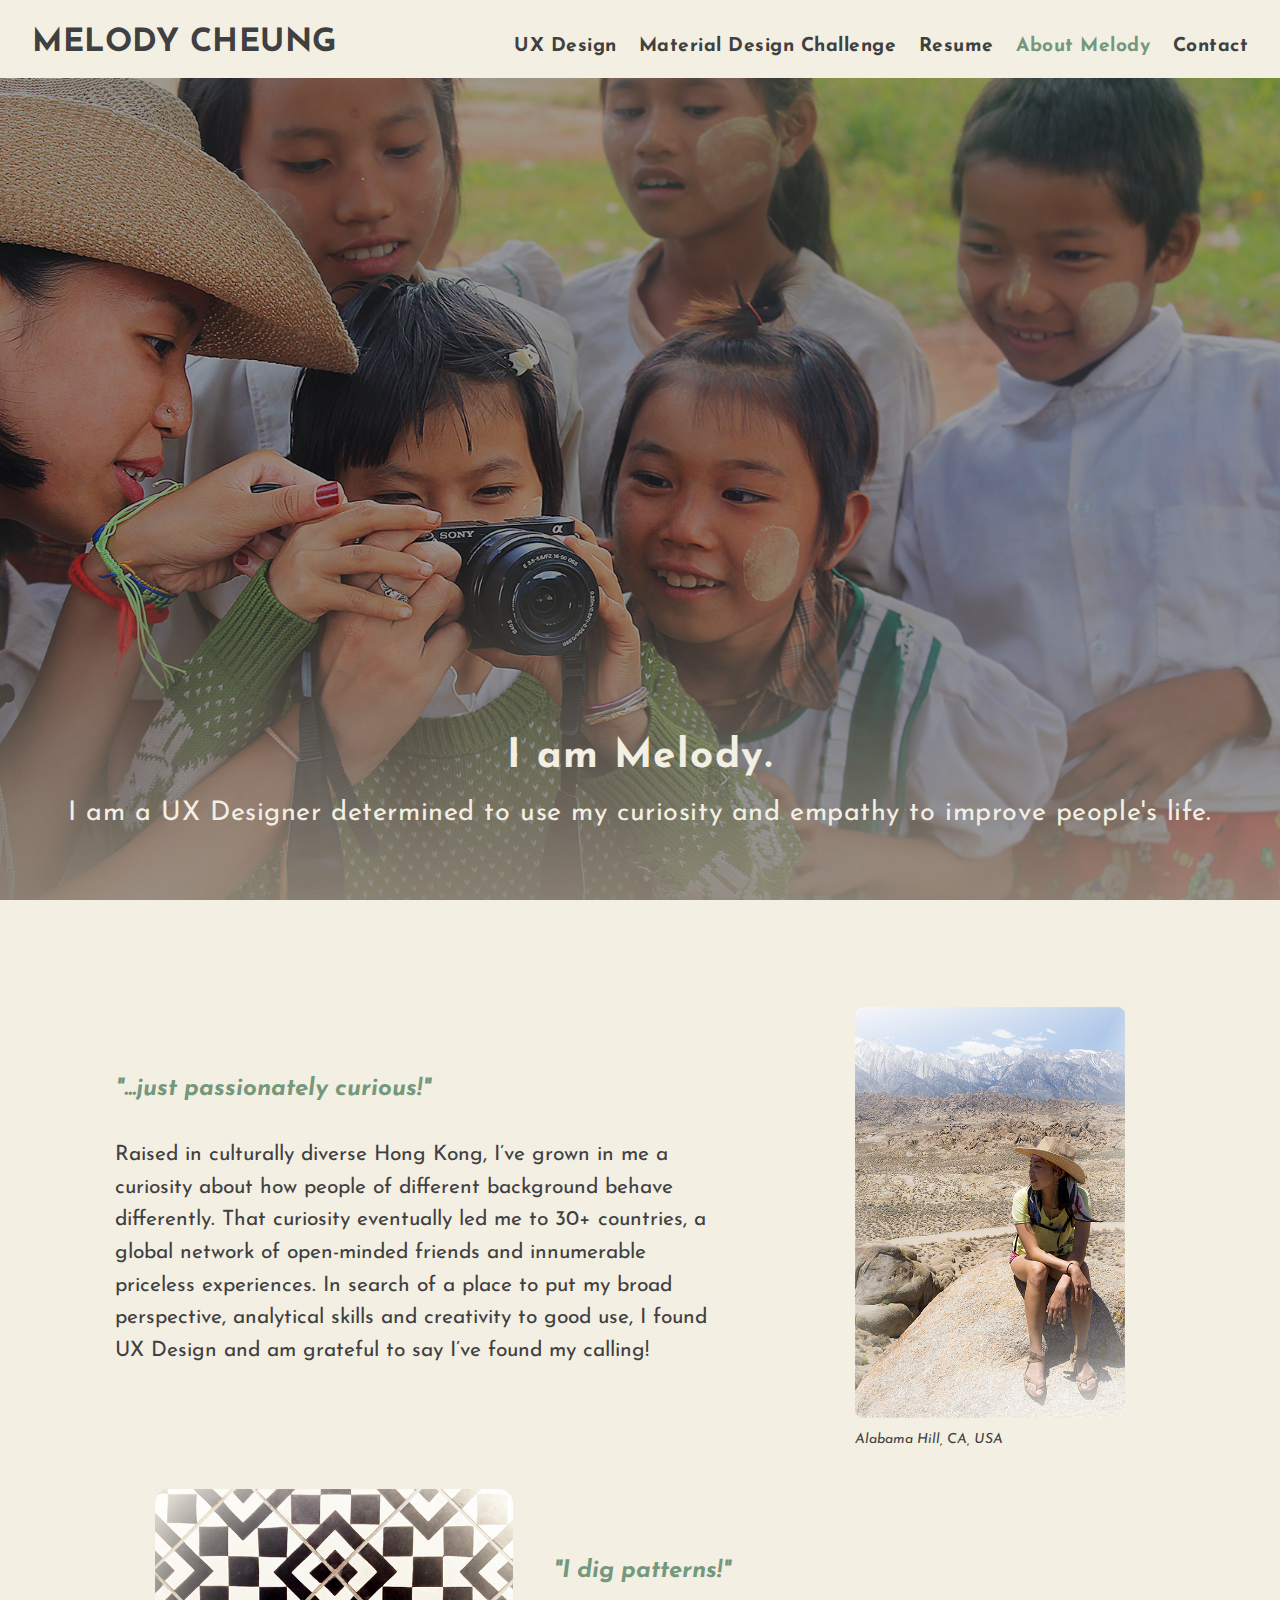
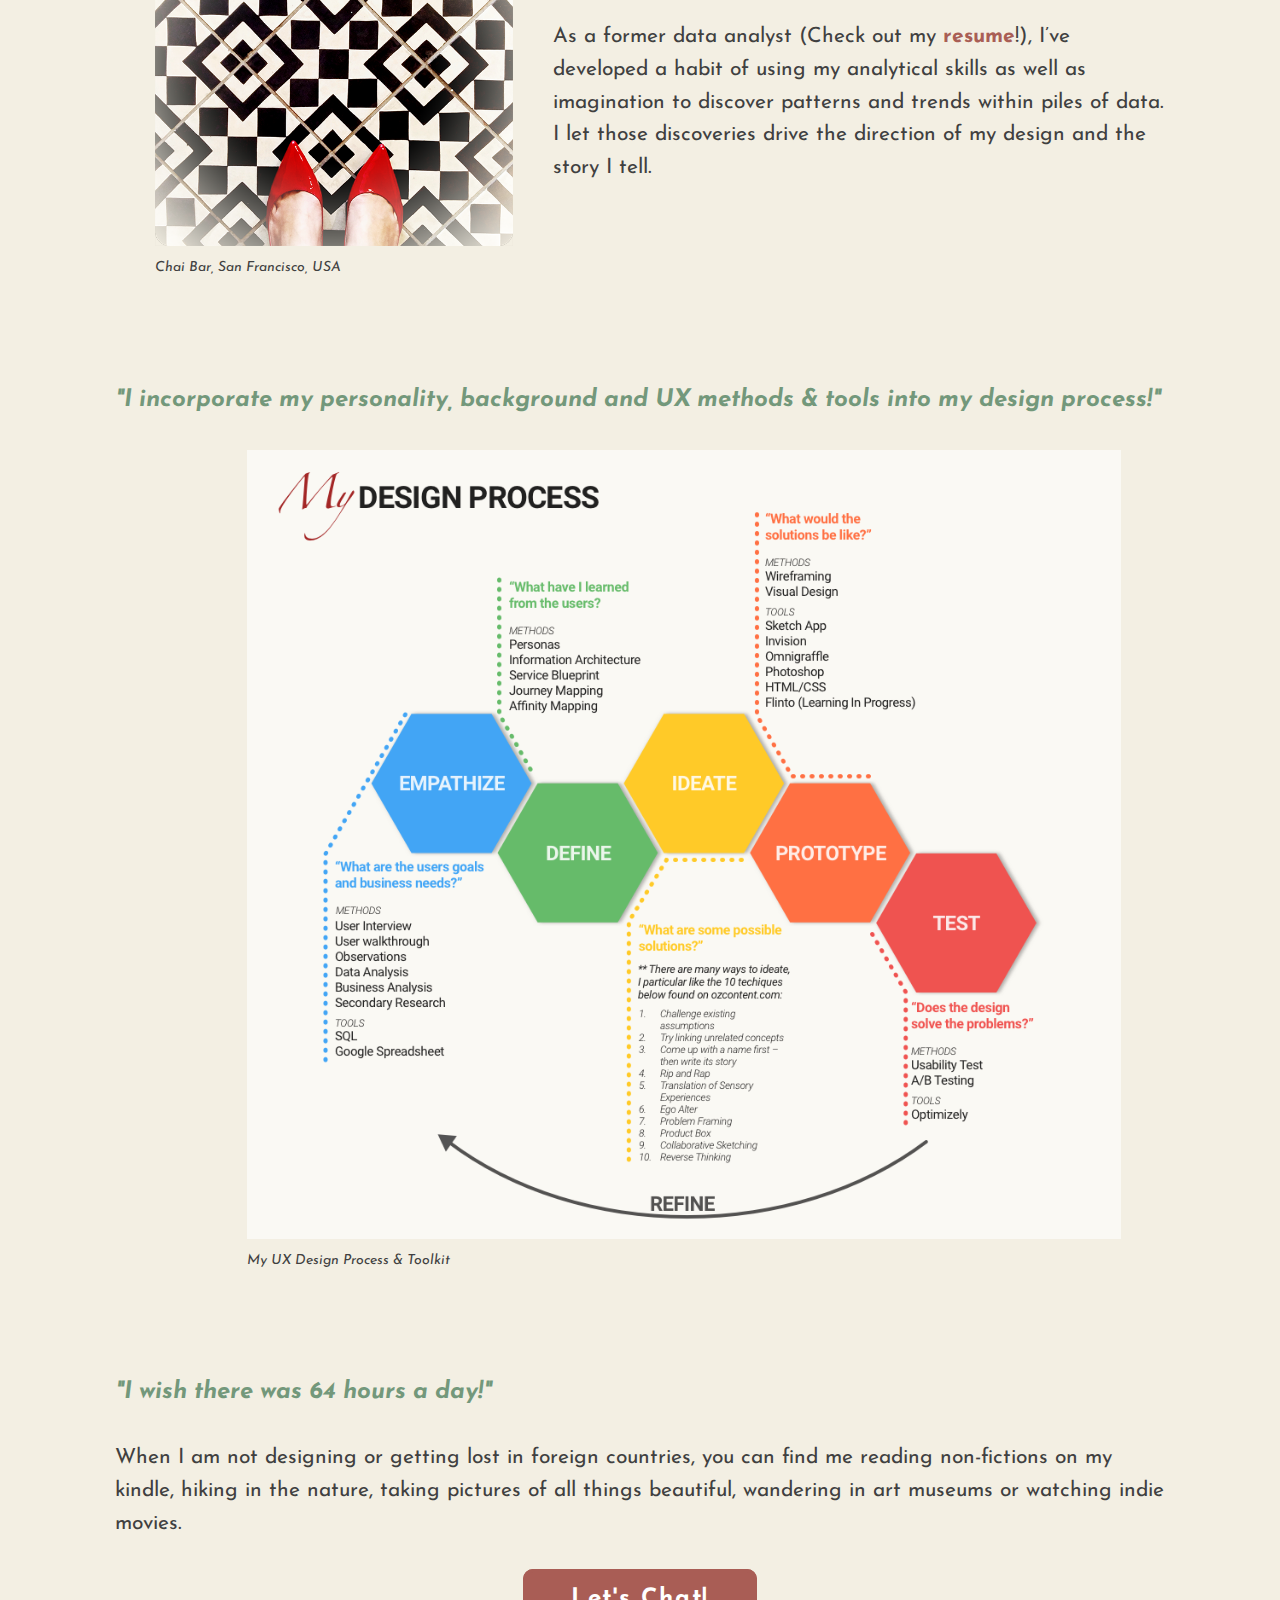
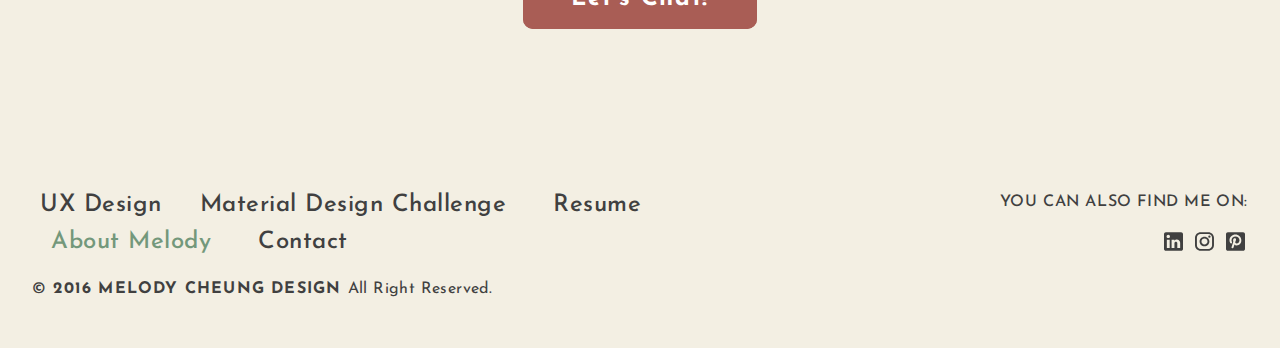
==== aboutmelody.html @ 0477b7f2 "MD" ====
<!DOCTYPE html>
<html>
  <head>
   <meta name="viewport" content="width=device-width, initial-scale=1.0, maximum-scale=1"">
    <meta charset="UTF-8">
    <title>Melody :: UX/UI Designer</title>
     <link rel="icon" href="assets/img/favicon.ico">
    <link rel="stylesheet" href="assets/css/aurora-pack.css">
    <link rel="stylesheet" href="assets/css/aurora-theme-base.css">
    <link rel="stylesheet" href="assets/css/urku.css">
    <link href="https://fonts.googleapis.com/css?family=Josefin+Sans|Rubik" rel="stylesheet">

  </head>
  <body class="top-fixed">
    <header class="ae-container-fluid ae-container-fluid--full rk-header ">
      <!-- <input type="checkbox" id="mobile-menu" class="rk-mobile-menu">
      <label for="mobile-menu">
        <svg>
          <use xlink:href="assets/img/symbols.svg#bar"></use>
        </svg>
        <svg>
          <use xlink:href="assets/img/symbols.svg#bar"></use>
        </svg>
        <svg>
          <use xlink:href="assets/img/symbols.svg#bar"></use>
        </svg>
      </label> -->
      <div class="ae-container-fluid rk-topbar">
        <h1 class="rk-logo"><a href="index.html">Melody Cheung<sup></sup></a></h1>
        <nav class="rk-navigation">
          <ul class="rk-menu ae-u-bold">
            <li class="rk-menu__item "><a href="index.html" class="rk-menu__link">UX Design</a></li>
            <li class="rk-menu__item"><a href="MaterialDesign_Challenge.html" class="rk-menu__link">Material Design Challenge</a></li>
            <li class="rk-menu__item"><a href="assets/MelodyCheung_Resume.pdf" target="_blank" class="rk-menu__link">Resume</a></li>
            <!-- <li class="rk-menu__item"><a href="photography.html" class="rk-menu__link">Photography</a></li> -->
            <li class="active rk-menu__item"><a href="aboutmelody.html" class="rk-menu__link">About Melody</a></li>

            <li class="rk-menu__item"><a href="contactmelody.html" class="rk-menu__link">Contact</a></li>
          </ul>

        </nav>
      </div>

    </header>
    <section class="ae-container-fluid ae-container-fluid--full">
      <header class="rk-portfolio-cover  aboutmelody-cover">
        <div class="item-inside__meta mc-landing-cover-text">
          <h1 class="ae-u-bolder ae-gamma rk-portfolio-title">I am Melody.</h1>
          <p class="ae-zeta rk-portfolio-category ">I am a UX Designer determined to use my curiosity and empathy to improve people's life.</p>
        </div>
      </header>
      <!-- <div class="ae-container-fluid">
        <div class="ae-grid ae-grid--collapse rk-portfolio-info ">
          <div class="ae-grid__item item-lg-8 item-sm--center au-xs-ta-center au-lg-ta-left">
            <h2 class="rk-portfolio-inner-title ">Fall Collection photo shoot</h2>
          </div>
          <div class="ae-grid__item item-lg-4 au-xs-ta-center au-lg-ta-right rk-portfolio-details">
            <p class="rk-portfolio-inner-client "><span class="ae-lambda">Client: </span><span class="ae-u-bolder">Agency Design Studio</span></p>
            <p class="au-underline rk-portfolio-inner-website "><a href="#0" class="ae-kappa">www.agencydesign.com</a></p>
            <p class="ae-kappa ae-u-bold rk-portfolio-inner-date ">12 August, 2015</p>
          </div>
        </div>
      </div> -->
      <div class="ae-container-fluid ae-container-fluid--inner rk-portfolio--inner">
        <div class="ae-grid ae-grid--collapse au-xs-ptp-1">
          <div class="ae-grid__item item-lg-7 au-lg-ptp-1">
            <h4 class="ae-u-boldest au-italic title">"...just passionately curious!"</h4>
            <p class="ae-theta">Raised in culturally diverse Hong Kong, I’ve grown in me a curiosity about how people of different background behave differently. That curiosity eventually led me to 30+ countries, a global network of open-minded friends and innumerable priceless experiences. In search of a place to put my broad perspective, analytical skills and creativity to good use, I found UX Design and am grateful to say I’ve found my calling!</p>
            <!-- <p>As a former data analyst (Check out my <a href="aboutmelody.html" class="active ae-u-bolder">resume</a>!), I’ve developed a habit of using my analytical skills as well as imagination to discover patterns and trends within piles of data. I let those discoveries drive the direction of my design and the story I tell.</p> -->
          </div>
          <div class="ae-grid__item item-lg-4 item-lg--offset-1"><figure><img src="assets/img/melody_alabamahill.png" alt="Melody in Alabama Hill"><figcaption>Alabama Hill, CA, USA</figcaption></figure></div>
        </div>

        <div class="ae-grid ae-grid--collapse">
          <div class="ae-grid__item item-lg-5"><figure><img src="assets/img/FindPatterns.png" alt="Find Patterns"><figcaption>Chai Bar, San Francisco, USA</figcaption></figure></div>
          <div class="ae-grid__item item-lg-7 au-lg-ptp-1">
            <h4 class="ae-u-boldest au-italic title">"I dig patterns!"</h4>
            <p class="ae-theta">As a former data analyst (Check out my <a href="assets/Resume_MelodyCheung_2x.pdf" target="_blank" " class="ae-u-boldest highlight-text">resume</a>!), I’ve developed a habit of using my analytical skills as well as imagination to discover patterns and trends within piles of data. I let those discoveries drive the direction of my design and the story I tell.</p>
          </div>
        </div>


       <div class="ae-grid ae-grid--collapse au-xs-ptp-1">
          <div class="ae-grid__item item-lg-12">
            <h4 class="ae-u-boldest au-italic title">"I incorporate my personality, background and UX methods & tools into my design process!"</h4>
            <div class="ae-grid__item item-lg-12 item-lg--offset-1"><a href="assets/img/design_process.png"><figure><img src="assets/img/design_process.png" alt="Melody's Design Process"><figcaption>My UX Design Process & Toolkit</figcaption></figure></a></div>
            <div></div>
          </div>
        </div>


        <div class="ae-grid ae-grid--collapse au-xs-ptp-1">
          <div class="ae-grid__item item-lg-12">
            <h4 class="ae-u-boldest au-italic title">"I wish there was 64 hours a day!"</h4>
            <p class="ae-theta">When I am not designing or getting lost in foreign countries, you can find me reading non-fictions on my kindle, hiking in the nature, taking pictures of all things beautiful, wandering in art museums or watching indie movies.</p>
          </div>
        </div>



      <div class="buttonholder"><a href="contactmelody.html" class="myButton">Let's Chat!</a></div>


    </section>


    <footer class="ae-container-fluid rk-footer ">
      <div class="ae-grid ae-grid--collapse">
        <div class="ae-grid__item item-lg-8 au-xs-ta-center au-lg-ta-left">
          <ul class=" rk-footer-menu">
            <li class="rk-menu__item"><a href="index.html" class="rk-menu__link">UX Design</a>
            <li class="rk-menu__item"><a href="MaterialDesign_Challenge.html" class="rk-menu__link">Material Design Challenge</a></li>
            <li class="rk-menu__item"><a href="assets/MelodyCheung_Resume.pdf" target="_blank" class="rk-menu__link">Resume</a></li>
            <!-- <li class="rk-menu__item"><a href="photography.html" class="rk-menu__link">Photography</a></li> -->
            <li class="active rk-menu__item"><a href="aboutmelody.html" class="rk-menu__link">About Melody</a></li>
            <li class="rk-menu__item"><a href="contactmelody.html" class="rk-menu__link">Contact</a></li>
          </ul>
          <p class="rk-footer__text rk-footer__copy "> <span class="ae-u-bold">© </span><span class="ae-u-bolder">2016 MELODY CHEUNG DESIGN </span>All Right Reserved.</p>
        </div>
        <div class="ae-grid__item item-lg-4 au-xs-ta-center au-lg-ta-right">
          <p class="rk-footer__text rk-footer__contact "> <span class="ae-u-bold">YOU CAN ALSO FIND ME ON: </span><!-- <span class="ae-u-bolder"> <a href="#0" class="rk-dark-color ">contact@urkuportfolio.com </a></span> --></p>
              <div ><a href="https://www.linkedin.com/in/melcheung" class=""><img class="smicon" src="assets/img/linkedin_icon.svg" alt="Linkedin"></a>
              <a href="https://www.instagram.com/allegretto_vivace" class=""><img class="smicon" src="assets/img/instagram_icon.svg" alt="Instagram"></a>
              <a href="https://www.pinterest.com/AllegrettoVi" class=""><img class="smicon" src="assets/img/pinterest_icon.svg" alt="Pinterest"></a>
              </div>
        </div>
      </div>
    </footer>
  </body>

</html>
---- assets/css/aurora-pack.css ----
/* * * * * * * * * * * * * * * * * * * * *\
 aurora-pack v1.0.0
 Aurora Kit in one simple pack
 (c) 2016 Lionel T <elrumordelaluz@hotmail.com> (http://elrumordelaluz.com)
 https://github.com/aurora-kit/aurora-pack.git
 Licensed under  MIT
\* * * * * * * * * * * * * * * * * * * * */
.ae-container:before,
.ae-container-fluid:before,
.ae-container:after,
.ae-container-fluid:after {
  content: " ";
  display: table;
}

.ae-container:after,
.ae-container-fluid:after {
  clear: both;
}

html {
  box-sizing: border-box;
}

*,
*:before,
*:after {
  box-sizing: inherit;
}

.ae-container {
  margin-right: auto;
  margin-left: auto;
  padding-left: .25rem;
  padding-right: .25rem;
}
@media (min-width: 40em) {
  .ae-container {
    max-width: 40rem;
  }
}
@media (min-width: 52em) {
  .ae-container {
    max-width: 48.75rem;
  }
}
@media (min-width: 64em) {
  .ae-container {
    max-width: 62rem;
  }
}
@media (min-width: 75em) {
  .ae-container {
    max-width: 72.25rem;
  }
}

.ae-container-fluid {
  margin-right: auto;
  margin-left: auto;
}
@media (min-width: 40em) {
  .ae-container-fluid {
    max-width: 88.88889em;
    width: 95vw;
  }
  .ae-container-fluid--inner {
    max-width: 68.88889em;
    width: 82vw;
  }
}
.ae-container-fluid--full {
  max-width: 100%;
  padding-left: 0;
  padding-right: 0;
  width: 100%;
}
@media (max-width: 63.99em) {
  .ae-container-fluid {
    padding-left: .25rem;
    padding-right: .25rem;
  }
}

.ae-grid {
  display: -webkit-box;
  display: -webkit-flex;
  display: -ms-flexbox;
  display:         flex;
  -webkit-flex-wrap: wrap;
      -ms-flex-wrap: wrap;
          flex-wrap: wrap;
  margin-left: -.25rem;
  margin-right: -.25rem;
}

.ae-grid__item {
  -webkit-box-flex: 0;
  -webkit-flex: 0 0 100%;
      -ms-flex: 0 0 100%;
          flex: 0 0 100%;
  min-height: 1px;
  padding-left: .25rem;
  padding-right: .25rem;
  position: relative;
}

.item-xs--auto {
  -webkit-box-flex: 1;
  -webkit-flex: 1;
      -ms-flex: 1;
          flex: 1;
}

.item-xs-1 {
  -webkit-box-flex: 0;
  -webkit-flex: 0 0 8.33333%;
      -ms-flex: 0 0 8.33333%;
          flex: 0 0 8.33333%;
  max-width: 8.33333%;
}

.item-xs-2 {
  -webkit-box-flex: 0;
  -webkit-flex: 0 0 16.66667%;
      -ms-flex: 0 0 16.66667%;
          flex: 0 0 16.66667%;
  max-width: 16.66667%;
}

.item-xs-3 {
  -webkit-box-flex: 0;
  -webkit-flex: 0 0 25%;
      -ms-flex: 0 0 25%;
          flex: 0 0 25%;
  max-width: 25%;
}

.item-xs-4 {
  -webkit-box-flex: 0;
  -webkit-flex: 0 0 33.33333%;
      -ms-flex: 0 0 33.33333%;
          flex: 0 0 33.33333%;
  max-width: 33.33333%;
}

.item-xs-5 {
  -webkit-box-flex: 0;
  -webkit-flex: 0 0 41.66667%;
      -ms-flex: 0 0 41.66667%;
          flex: 0 0 41.66667%;
  max-width: 41.66667%;
}

.item-xs-6 {
  -webkit-box-flex: 0;
  -webkit-flex: 0 0 50%;
      -ms-flex: 0 0 50%;
          flex: 0 0 50%;
  max-width: 50%;
}

.item-xs-7 {
  -webkit-box-flex: 0;
  -webkit-flex: 0 0 58.33333%;
      -ms-flex: 0 0 58.33333%;
          flex: 0 0 58.33333%;
  max-width: 58.33333%;
}

.item-xs-8 {
  -webkit-box-flex: 0;
  -webkit-flex: 0 0 66.66667%;
      -ms-flex: 0 0 66.66667%;
          flex: 0 0 66.66667%;
  max-width: 66.66667%;
}

.item-xs-9 {
  -webkit-box-flex: 0;
  -webkit-flex: 0 0 75%;
      -ms-flex: 0 0 75%;
          flex: 0 0 75%;
  max-width: 75%;
}

.item-xs-10 {
  -webkit-box-flex: 0;
  -webkit-flex: 0 0 83.33333%;
      -ms-flex: 0 0 83.33333%;
          flex: 0 0 83.33333%;
  max-width: 83.33333%;
}

.item-xs-11 {
  -webkit-box-flex: 0;
  -webkit-flex: 0 0 91.66667%;
      -ms-flex: 0 0 91.66667%;
          flex: 0 0 91.66667%;
  max-width: 91.66667%;
}

.item-xs-12 {
  -webkit-box-flex: 0;
  -webkit-flex: 0 0 100%;
      -ms-flex: 0 0 100%;
          flex: 0 0 100%;
  max-width: 100%;
}

.item-xs--pull-0 {
  left: auto;
  right: auto;
}

.item-xs--pull-1 {
  left: auto;
  right: 8.33333%;
}

.item-xs--pull-2 {
  left: auto;
  right: 16.66667%;
}

.item-xs--pull-3 {
  left: auto;
  right: 25%;
}

.item-xs--pull-4 {
  left: auto;
  right: 33.33333%;
}

.item-xs--pull-5 {
  left: auto;
  right: 41.66667%;
}

.item-xs--pull-6 {
  left: auto;
  right: 50%;
}

.item-xs--pull-7 {
  left: auto;
  right: 58.33333%;
}

.item-xs--pull-8 {
  left: auto;
  right: 66.66667%;
}

.item-xs--pull-9 {
  left: auto;
  right: 75%;
}

.item-xs--pull-10 {
  left: auto;
  right: 83.33333%;
}

.item-xs--pull-11 {
  left: auto;
  right: 91.66667%;
}

.item-xs--pull-12 {
  left: auto;
  right: 100%;
}

.item-xs--push-0 {
  left: auto;
  right: auto;
}

.item-xs--push-1 {
  left: 8.33333%;
  right: auto;
}

.item-xs--push-2 {
  left: 16.66667%;
  right: auto;
}

.item-xs--push-3 {
  left: 25%;
  right: auto;
}

.item-xs--push-4 {
  left: 33.33333%;
  right: auto;
}

.item-xs--push-5 {
  left: 41.66667%;
  right: auto;
}

.item-xs--push-6 {
  left: 50%;
  right: auto;
}

.item-xs--push-7 {
  left: 58.33333%;
  right: auto;
}

.item-xs--push-8 {
  left: 66.66667%;
  right: auto;
}

.item-xs--push-9 {
  left: 75%;
  right: auto;
}

.item-xs--push-10 {
  left: 83.33333%;
  right: auto;
}

.item-xs--push-11 {
  left: 91.66667%;
  right: auto;
}

.item-xs--push-12 {
  left: 100%;
  right: auto;
}

.item-xs--offset-0 {
  margin-left: 0;
}

.item-xs--offset-1 {
  margin-left: 8.33333%;
}

.item-xs--offset-2 {
  margin-left: 16.66667%;
}

.item-xs--offset-3 {
  margin-left: 25%;
}

.item-xs--offset-4 {
  margin-left: 33.33333%;
}

.item-xs--offset-5 {
  margin-left: 41.66667%;
}

.item-xs--offset-6 {
  margin-left: 50%;
}

.item-xs--offset-7 {
  margin-left: 58.33333%;
}

.item-xs--offset-8 {
  margin-left: 66.66667%;
}

.item-xs--offset-9 {
  margin-left: 75%;
}

.item-xs--offset-10 {
  margin-left: 83.33333%;
}

.item-xs--offset-11 {
  margin-left: 91.66667%;
}

.item-xs--offset-12 {
  margin-left: 100%;
}

.item-xs--top {
  -webkit-align-self: flex-start;
  -ms-flex-item-align: start;
          align-self: flex-start;
}

.item-xs--center {
  -webkit-align-self: center;
  -ms-flex-item-align: center;
          align-self: center;
}

.item-xs--bottom {
  -webkit-align-self: flex-end;
  -ms-flex-item-align: end;
          align-self: flex-end;
}

.items-xs--top {
  -webkit-box-align: start;
  -webkit-align-items: flex-start;
  -ms-flex-align: start;
          align-items: flex-start;
}

.items-xs--center {
  -webkit-box-align: center;
  -webkit-align-items: center;
  -ms-flex-align: center;
          align-items: center;
}

.items-xs--bottom {
  -webkit-box-align: end;
  -webkit-align-items: flex-end;
  -ms-flex-align: end;
          align-items: flex-end;
}

.item-xs--start {
  -webkit-box-ordinal-group: 0;
  -webkit-order: -1;
  -ms-flex-order: -1;
          order: -1;
}

.item-xs--end {
  -webkit-box-ordinal-group: 14;
  -webkit-order: 13;
  -ms-flex-order: 13;
          order: 13;
}

.item-xs--order-1 {
  -webkit-box-ordinal-group: 2;
  -webkit-order: 1;
  -ms-flex-order: 1;
          order: 1;
}

.item-xs--order-2 {
  -webkit-box-ordinal-group: 3;
  -webkit-order: 2;
  -ms-flex-order: 2;
          order: 2;
}

.item-xs--order-3 {
  -webkit-box-ordinal-group: 4;
  -webkit-order: 3;
  -ms-flex-order: 3;
          order: 3;
}

.item-xs--order-4 {
  -webkit-box-ordinal-group: 5;
  -webkit-order: 4;
  -ms-flex-order: 4;
          order: 4;
}

.item-xs--order-5 {
  -webkit-box-ordinal-group: 6;
  -webkit-order: 5;
  -ms-flex-order: 5;
          order: 5;
}

.item-xs--order-6 {
  -webkit-box-ordinal-group: 7;
  -webkit-order: 6;
  -ms-flex-order: 6;
          order: 6;
}

.item-xs--order-7 {
  -webkit-box-ordinal-group: 8;
  -webkit-order: 7;
  -ms-flex-order: 7;
          order: 7;
}

.item-xs--order-8 {
  -webkit-box-ordinal-group: 9;
  -webkit-order: 8;
  -ms-flex-order: 8;
          order: 8;
}

.item-xs--order-9 {
  -webkit-box-ordinal-group: 10;
  -webkit-order: 9;
  -ms-flex-order: 9;
          order: 9;
}

.item-xs--order-10 {
  -webkit-box-ordinal-group: 11;
  -webkit-order: 10;
  -ms-flex-order: 10;
          order: 10;
}

.item-xs--order-11 {
  -webkit-box-ordinal-group: 12;
  -webkit-order: 11;
  -ms-flex-order: 11;
          order: 11;
}

.item-xs--order-12 {
  -webkit-box-ordinal-group: 13;
  -webkit-order: 12;
  -ms-flex-order: 12;
          order: 12;
}

@media (min-width: 40em) {
  .item-sm--auto {
    -webkit-box-flex: 1;
    -webkit-flex: 1;
        -ms-flex: 1;
            flex: 1;
  }
  .item-sm-1 {
    -webkit-box-flex: 0;
    -webkit-flex: 0 0 8.33333%;
        -ms-flex: 0 0 8.33333%;
            flex: 0 0 8.33333%;
    max-width: 8.33333%;
  }
  .item-sm-2 {
    -webkit-box-flex: 0;
    -webkit-flex: 0 0 16.66667%;
        -ms-flex: 0 0 16.66667%;
            flex: 0 0 16.66667%;
    max-width: 16.66667%;
  }
  .item-sm-3 {
    -webkit-box-flex: 0;
    -webkit-flex: 0 0 25%;
        -ms-flex: 0 0 25%;
            flex: 0 0 25%;
    max-width: 25%;
  }
  .item-sm-4 {
    -webkit-box-flex: 0;
    -webkit-flex: 0 0 33.33333%;
        -ms-flex: 0 0 33.33333%;
            flex: 0 0 33.33333%;
    max-width: 33.33333%;
  }
  .item-sm-5 {
    -webkit-box-flex: 0;
    -webkit-flex: 0 0 41.66667%;
        -ms-flex: 0 0 41.66667%;
            flex: 0 0 41.66667%;
    max-width: 41.66667%;
  }
  .item-sm-6 {
    -webkit-box-flex: 0;
    -webkit-flex: 0 0 50%;
        -ms-flex: 0 0 50%;
            flex: 0 0 50%;
    max-width: 50%;
  }
  .item-sm-7 {
    -webkit-box-flex: 0;
    -webkit-flex: 0 0 58.33333%;
        -ms-flex: 0 0 58.33333%;
            flex: 0 0 58.33333%;
    max-width: 58.33333%;
  }
  .item-sm-8 {
    -webkit-box-flex: 0;
    -webkit-flex: 0 0 66.66667%;
        -ms-flex: 0 0 66.66667%;
            flex: 0 0 66.66667%;
    max-width: 66.66667%;
  }
  .item-sm-9 {
    -webkit-box-flex: 0;
    -webkit-flex: 0 0 75%;
        -ms-flex: 0 0 75%;
            flex: 0 0 75%;
    max-width: 75%;
  }
  .item-sm-10 {
    -webkit-box-flex: 0;
    -webkit-flex: 0 0 83.33333%;
        -ms-flex: 0 0 83.33333%;
            flex: 0 0 83.33333%;
    max-width: 83.33333%;
  }
  .item-sm-11 {
    -webkit-box-flex: 0;
    -webkit-flex: 0 0 91.66667%;
        -ms-flex: 0 0 91.66667%;
            flex: 0 0 91.66667%;
    max-width: 91.66667%;
  }
  .item-sm-12 {
    -webkit-box-flex: 0;
    -webkit-flex: 0 0 100%;
        -ms-flex: 0 0 100%;
            flex: 0 0 100%;
    max-width: 100%;
  }
  .item-sm--pull-0 {
    left: auto;
    right: auto;
  }
  .item-sm--pull-1 {
    left: auto;
    right: 8.33333%;
  }
  .item-sm--pull-2 {
    left: auto;
    right: 16.66667%;
  }
  .item-sm--pull-3 {
    left: auto;
    right: 25%;
  }
  .item-sm--pull-4 {
    left: auto;
    right: 33.33333%;
  }
  .item-sm--pull-5 {
    left: auto;
    right: 41.66667%;
  }
  .item-sm--pull-6 {
    left: auto;
    right: 50%;
  }
  .item-sm--pull-7 {
    left: auto;
    right: 58.33333%;
  }
  .item-sm--pull-8 {
    left: auto;
    right: 66.66667%;
  }
  .item-sm--pull-9 {
    left: auto;
    right: 75%;
  }
  .item-sm--pull-10 {
    left: auto;
    right: 83.33333%;
  }
  .item-sm--pull-11 {
    left: auto;
    right: 91.66667%;
  }
  .item-sm--pull-12 {
    left: auto;
    right: 100%;
  }
  .item-sm--push-0 {
    left: auto;
    right: auto;
  }
  .item-sm--push-1 {
    left: 8.33333%;
    right: auto;
  }
  .item-sm--push-2 {
    left: 16.66667%;
    right: auto;
  }
  .item-sm--push-3 {
    left: 25%;
    right: auto;
  }
  .item-sm--push-4 {
    left: 33.33333%;
    right: auto;
  }
  .item-sm--push-5 {
    left: 41.66667%;
    right: auto;
  }
  .item-sm--push-6 {
    left: 50%;
    right: auto;
  }
  .item-sm--push-7 {
    left: 58.33333%;
    right: auto;
  }
  .item-sm--push-8 {
    left: 66.66667%;
    right: auto;
  }
  .item-sm--push-9 {
    left: 75%;
    right: auto;
  }
  .item-sm--push-10 {
    left: 83.33333%;
    right: auto;
  }
  .item-sm--push-11 {
    left: 91.66667%;
    right: auto;
  }
  .item-sm--push-12 {
    left: 100%;
    right: auto;
  }
  .item-sm--offset-0 {
    margin-left: 0;
  }
  .item-sm--offset-1 {
    margin-left: 8.33333%;
  }
  .item-sm--offset-2 {
    margin-left: 16.66667%;
  }
  .item-sm--offset-3 {
    margin-left: 25%;
  }
  .item-sm--offset-4 {
    margin-left: 33.33333%;
  }
  .item-sm--offset-5 {
    margin-left: 41.66667%;
  }
  .item-sm--offset-6 {
    margin-left: 50%;
  }
  .item-sm--offset-7 {
    margin-left: 58.33333%;
  }
  .item-sm--offset-8 {
    margin-left: 66.66667%;
  }
  .item-sm--offset-9 {
    margin-left: 75%;
  }
  .item-sm--offset-10 {
    margin-left: 83.33333%;
  }
  .item-sm--offset-11 {
    margin-left: 91.66667%;
  }
  .item-sm--offset-12 {
    margin-left: 100%;
  }
  .item-sm--top {
    -webkit-align-self: flex-start;
    -ms-flex-item-align: start;
            align-self: flex-start;
  }
  .item-sm--center {
    -webkit-align-self: center;
    -ms-flex-item-align: center;
            align-self: center;
  }
  .item-sm--bottom {
    -webkit-align-self: flex-end;
    -ms-flex-item-align: end;
            align-self: flex-end;
  }
  .items-sm--top {
    -webkit-box-align: start;
    -webkit-align-items: flex-start;
    -ms-flex-align: start;
            align-items: flex-start;
  }
  .items-sm--center {
    -webkit-box-align: center;
    -webkit-align-items: center;
    -ms-flex-align: center;
            align-items: center;
  }
  .items-sm--bottom {
    -webkit-box-align: end;
    -webkit-align-items: flex-end;
    -ms-flex-align: end;
            align-items: flex-end;
  }
  .item-sm--start {
    -webkit-box-ordinal-group: 0;
    -webkit-order: -1;
    -ms-flex-order: -1;
            order: -1;
  }
  .item-sm--end {
    -webkit-box-ordinal-group: 14;
    -webkit-order: 13;
    -ms-flex-order: 13;
            order: 13;
  }
  .item-sm--order-1 {
    -webkit-box-ordinal-group: 2;
    -webkit-order: 1;
    -ms-flex-order: 1;
            order: 1;
  }
  .item-sm--order-2 {
    -webkit-box-ordinal-group: 3;
    -webkit-order: 2;
    -ms-flex-order: 2;
            order: 2;
  }
  .item-sm--order-3 {
    -webkit-box-ordinal-group: 4;
    -webkit-order: 3;
    -ms-flex-order: 3;
            order: 3;
  }
  .item-sm--order-4 {
    -webkit-box-ordinal-group: 5;
    -webkit-order: 4;
    -ms-flex-order: 4;
            order: 4;
  }
  .item-sm--order-5 {
    -webkit-box-ordinal-group: 6;
    -webkit-order: 5;
    -ms-flex-order: 5;
            order: 5;
  }
  .item-sm--order-6 {
    -webkit-box-ordinal-group: 7;
    -webkit-order: 6;
    -ms-flex-order: 6;
            order: 6;
  }
  .item-sm--order-7 {
    -webkit-box-ordinal-group: 8;
    -webkit-order: 7;
    -ms-flex-order: 7;
            order: 7;
  }
  .item-sm--order-8 {
    -webkit-box-ordinal-group: 9;
    -webkit-order: 8;
    -ms-flex-order: 8;
            order: 8;
  }
  .item-sm--order-9 {
    -webkit-box-ordinal-group: 10;
    -webkit-order: 9;
    -ms-flex-order: 9;
            order: 9;
  }
  .item-sm--order-10 {
    -webkit-box-ordinal-group: 11;
    -webkit-order: 10;
    -ms-flex-order: 10;
            order: 10;
  }
  .item-sm--order-11 {
    -webkit-box-ordinal-group: 12;
    -webkit-order: 11;
    -ms-flex-order: 11;
            order: 11;
  }
  .item-sm--order-12 {
    -webkit-box-ordinal-group: 13;
    -webkit-order: 12;
    -ms-flex-order: 12;
            order: 12;
  }
}

@media (min-width: 52em) {
  .item-md--auto {
    -webkit-box-flex: 1;
    -webkit-flex: 1;
        -ms-flex: 1;
            flex: 1;
  }
  .item-md-1 {
    -webkit-box-flex: 0;
    -webkit-flex: 0 0 8.33333%;
        -ms-flex: 0 0 8.33333%;
            flex: 0 0 8.33333%;
    max-width: 8.33333%;
  }
  .item-md-2 {
    -webkit-box-flex: 0;
    -webkit-flex: 0 0 16.66667%;
        -ms-flex: 0 0 16.66667%;
            flex: 0 0 16.66667%;
    max-width: 16.66667%;
  }
  .item-md-3 {
    -webkit-box-flex: 0;
    -webkit-flex: 0 0 25%;
        -ms-flex: 0 0 25%;
            flex: 0 0 25%;
    max-width: 25%;
  }
  .item-md-4 {
    -webkit-box-flex: 0;
    -webkit-flex: 0 0 33.33333%;
        -ms-flex: 0 0 33.33333%;
            flex: 0 0 33.33333%;
    max-width: 33.33333%;
  }
  .item-md-5 {
    -webkit-box-flex: 0;
    -webkit-flex: 0 0 41.66667%;
        -ms-flex: 0 0 41.66667%;
            flex: 0 0 41.66667%;
    max-width: 41.66667%;
  }
  .item-md-6 {
    -webkit-box-flex: 0;
    -webkit-flex: 0 0 50%;
        -ms-flex: 0 0 50%;
            flex: 0 0 50%;
    max-width: 50%;
  }
  .item-md-7 {
    -webkit-box-flex: 0;
    -webkit-flex: 0 0 58.33333%;
        -ms-flex: 0 0 58.33333%;
            flex: 0 0 58.33333%;
    max-width: 58.33333%;
  }
  .item-md-8 {
    -webkit-box-flex: 0;
    -webkit-flex: 0 0 66.66667%;
        -ms-flex: 0 0 66.66667%;
            flex: 0 0 66.66667%;
    max-width: 66.66667%;
  }
  .item-md-9 {
    -webkit-box-flex: 0;
    -webkit-flex: 0 0 75%;
        -ms-flex: 0 0 75%;
            flex: 0 0 75%;
    max-width: 75%;
  }
  .item-md-10 {
    -webkit-box-flex: 0;
    -webkit-flex: 0 0 83.33333%;
        -ms-flex: 0 0 83.33333%;
            flex: 0 0 83.33333%;
    max-width: 83.33333%;
  }
  .item-md-11 {
    -webkit-box-flex: 0;
    -webkit-flex: 0 0 91.66667%;
        -ms-flex: 0 0 91.66667%;
            flex: 0 0 91.66667%;
    max-width: 91.66667%;
  }
  .item-md-12 {
    -webkit-box-flex: 0;
    -webkit-flex: 0 0 100%;
        -ms-flex: 0 0 100%;
            flex: 0 0 100%;
    max-width: 100%;
  }
  .item-md--pull-0 {
    left: auto;
    right: auto;
  }
  .item-md--pull-1 {
    left: auto;
    right: 8.33333%;
  }
  .item-md--pull-2 {
    left: auto;
    right: 16.66667%;
  }
  .item-md--pull-3 {
    left: auto;
    right: 25%;
  }
  .item-md--pull-4 {
    left: auto;
    right: 33.33333%;
  }
  .item-md--pull-5 {
    left: auto;
    right: 41.66667%;
  }
  .item-md--pull-6 {
    left: auto;
    right: 50%;
  }
  .item-md--pull-7 {
    left: auto;
    right: 58.33333%;
  }
  .item-md--pull-8 {
    left: auto;
    right: 66.66667%;
  }
  .item-md--pull-9 {
    left: auto;
    right: 75%;
  }
  .item-md--pull-10 {
    left: auto;
    right: 83.33333%;
  }
  .item-md--pull-11 {
    left: auto;
    right: 91.66667%;
  }
  .item-md--pull-12 {
    left: auto;
    right: 100%;
  }
  .item-md--push-0 {
    left: auto;
    right: auto;
  }
  .item-md--push-1 {
    left: 8.33333%;
    right: auto;
  }
  .item-md--push-2 {
    left: 16.66667%;
    right: auto;
  }
  .item-md--push-3 {
    left: 25%;
    right: auto;
  }
  .item-md--push-4 {
    left: 33.33333%;
    right: auto;
  }
  .item-md--push-5 {
    left: 41.66667%;
    right: auto;
  }
  .item-md--push-6 {
    left: 50%;
    right: auto;
  }
  .item-md--push-7 {
    left: 58.33333%;
    right: auto;
  }
  .item-md--push-8 {
    left: 66.66667%;
    right: auto;
  }
  .item-md--push-9 {
    left: 75%;
    right: auto;
  }
  .item-md--push-10 {
    left: 83.33333%;
    right: auto;
  }
  .item-md--push-11 {
    left: 91.66667%;
    right: auto;
  }
  .item-md--push-12 {
    left: 100%;
    right: auto;
  }
  .item-md--offset-0 {
    margin-left: 0;
  }
  .item-md--offset-1 {
    margin-left: 8.33333%;
  }
  .item-md--offset-2 {
    margin-left: 16.66667%;
  }
  .item-md--offset-3 {
    margin-left: 25%;
  }
  .item-md--offset-4 {
    margin-left: 33.33333%;
  }
  .item-md--offset-5 {
    margin-left: 41.66667%;
  }
  .item-md--offset-6 {
    margin-left: 50%;
  }
  .item-md--offset-7 {
    margin-left: 58.33333%;
  }
  .item-md--offset-8 {
    margin-left: 66.66667%;
  }
  .item-md--offset-9 {
    margin-left: 75%;
  }
  .item-md--offset-10 {
    margin-left: 83.33333%;
  }
  .item-md--offset-11 {
    margin-left: 91.66667%;
  }
  .item-md--offset-12 {
    margin-left: 100%;
  }
  .item-md--top {
    -webkit-align-self: flex-start;
    -ms-flex-item-align: start;
            align-self: flex-start;
  }
  .item-md--center {
    -webkit-align-self: center;
    -ms-flex-item-align: center;
            align-self: center;
  }
  .item-md--bottom {
    -webkit-align-self: flex-end;
    -ms-flex-item-align: end;
            align-self: flex-end;
  }
  .items-md--top {
    -webkit-box-align: start;
    -webkit-align-items: flex-start;
    -ms-flex-align: start;
            align-items: flex-start;
  }
  .items-md--center {
    -webkit-box-align: center;
    -webkit-align-items: center;
    -ms-flex-align: center;
            align-items: center;
  }
  .items-md--bottom {
    -webkit-box-align: end;
    -webkit-align-items: flex-end;
    -ms-flex-align: end;
            align-items: flex-end;
  }
  .item-md--start {
    -webkit-box-ordinal-group: 0;
    -webkit-order: -1;
    -ms-flex-order: -1;
            order: -1;
  }
  .item-md--end {
    -webkit-box-ordinal-group: 14;
    -webkit-order: 13;
    -ms-flex-order: 13;
            order: 13;
  }
  .item-md--order-1 {
    -webkit-box-ordinal-group: 2;
    -webkit-order: 1;
    -ms-flex-order: 1;
            order: 1;
  }
  .item-md--order-2 {
    -webkit-box-ordinal-group: 3;
    -webkit-order: 2;
    -ms-flex-order: 2;
            order: 2;
  }
  .item-md--order-3 {
    -webkit-box-ordinal-group: 4;
    -webkit-order: 3;
    -ms-flex-order: 3;
            order: 3;
  }
  .item-md--order-4 {
    -webkit-box-ordinal-group: 5;
    -webkit-order: 4;
    -ms-flex-order: 4;
            order: 4;
  }
  .item-md--order-5 {
    -webkit-box-ordinal-group: 6;
    -webkit-order: 5;
    -ms-flex-order: 5;
            order: 5;
  }
  .item-md--order-6 {
    -webkit-box-ordinal-group: 7;
    -webkit-order: 6;
    -ms-flex-order: 6;
            order: 6;
  }
  .item-md--order-7 {
    -webkit-box-ordinal-group: 8;
    -webkit-order: 7;
    -ms-flex-order: 7;
            order: 7;
  }
  .item-md--order-8 {
    -webkit-box-ordinal-group: 9;
    -webkit-order: 8;
    -ms-flex-order: 8;
            order: 8;
  }
  .item-md--order-9 {
    -webkit-box-ordinal-group: 10;
    -webkit-order: 9;
    -ms-flex-order: 9;
            order: 9;
  }
  .item-md--order-10 {
    -webkit-box-ordinal-group: 11;
    -webkit-order: 10;
    -ms-flex-order: 10;
            order: 10;
  }
  .item-md--order-11 {
    -webkit-box-ordinal-group: 12;
    -webkit-order: 11;
    -ms-flex-order: 11;
            order: 11;
  }
  .item-md--order-12 {
    -webkit-box-ordinal-group: 13;
    -webkit-order: 12;
    -ms-flex-order: 12;
            order: 12;
  }
}

@media (min-width: 64em) {
  .item-lg--auto {
    -webkit-box-flex: 1;
    -webkit-flex: 1;
        -ms-flex: 1;
            flex: 1;
  }
  .item-lg-1 {
    -webkit-box-flex: 0;
    -webkit-flex: 0 0 8.33333%;
        -ms-flex: 0 0 8.33333%;
            flex: 0 0 8.33333%;
    max-width: 8.33333%;
  }
  .item-lg-2 {
    -webkit-box-flex: 0;
    -webkit-flex: 0 0 16.66667%;
        -ms-flex: 0 0 16.66667%;
            flex: 0 0 16.66667%;
    max-width: 16.66667%;
  }
  .item-lg-3 {
    -webkit-box-flex: 0;
    -webkit-flex: 0 0 25%;
        -ms-flex: 0 0 25%;
            flex: 0 0 25%;
    max-width: 25%;
  }
  .item-lg-4 {
    -webkit-box-flex: 0;
    -webkit-flex: 0 0 33.33333%;
        -ms-flex: 0 0 33.33333%;
            flex: 0 0 33.33333%;
    max-width: 33.33333%;
  }
  .item-lg-5 {
    -webkit-box-flex: 0;
    -webkit-flex: 0 0 41.66667%;
        -ms-flex: 0 0 41.66667%;
            flex: 0 0 41.66667%;
    max-width: 41.66667%;
  }
  .item-lg-6 {
    -webkit-box-flex: 0;
    -webkit-flex: 0 0 50%;
        -ms-flex: 0 0 50%;
            flex: 0 0 50%;
    max-width: 50%;
  }
  .item-lg-7 {
    -webkit-box-flex: 0;
    -webkit-flex: 0 0 58.33333%;
        -ms-flex: 0 0 58.33333%;
            flex: 0 0 58.33333%;
    max-width: 58.33333%;
  }
  .item-lg-8 {
    -webkit-box-flex: 0;
    -webkit-flex: 0 0 66.66667%;
        -ms-flex: 0 0 66.66667%;
            flex: 0 0 66.66667%;
    max-width: 66.66667%;
  }
  .item-lg-9 {
    -webkit-box-flex: 0;
    -webkit-flex: 0 0 75%;
        -ms-flex: 0 0 75%;
            flex: 0 0 75%;
    max-width: 75%;
  }
  .item-lg-10 {
    -webkit-box-flex: 0;
    -webkit-flex: 0 0 83.33333%;
        -ms-flex: 0 0 83.33333%;
            flex: 0 0 83.33333%;
    max-width: 83.33333%;
  }
  .item-lg-11 {
    -webkit-box-flex: 0;
    -webkit-flex: 0 0 91.66667%;
        -ms-flex: 0 0 91.66667%;
            flex: 0 0 91.66667%;
    max-width: 91.66667%;
  }
  .item-lg-12 {
    -webkit-box-flex: 0;
    -webkit-flex: 0 0 100%;
        -ms-flex: 0 0 100%;
            flex: 0 0 100%;
    max-width: 100%;
  }
  .item-lg--pull-0 {
    left: auto;
    right: auto;
  }
  .item-lg--pull-1 {
    left: auto;
    right: 8.33333%;
  }
  .item-lg--pull-2 {
    left: auto;
    right: 16.66667%;
  }
  .item-lg--pull-3 {
    left: auto;
    right: 25%;
  }
  .item-lg--pull-4 {
    left: auto;
    right: 33.33333%;
  }
  .item-lg--pull-5 {
    left: auto;
    right: 41.66667%;
  }
  .item-lg--pull-6 {
    left: auto;
    right: 50%;
  }
  .item-lg--pull-7 {
    left: auto;
    right: 58.33333%;
  }
  .item-lg--pull-8 {
    left: auto;
    right: 66.66667%;
  }
  .item-lg--pull-9 {
    left: auto;
    right: 75%;
  }
  .item-lg--pull-10 {
    left: auto;
    right: 83.33333%;
  }
  .item-lg--pull-11 {
    left: auto;
    right: 91.66667%;
  }
  .item-lg--pull-12 {
    left: auto;
    right: 100%;
  }
  .item-lg--push-0 {
    left: auto;
    right: auto;
  }
  .item-lg--push-1 {
    left: 8.33333%;
    right: auto;
  }
  .item-lg--push-2 {
    left: 16.66667%;
    right: auto;
  }
  .item-lg--push-3 {
    left: 25%;
    right: auto;
  }
  .item-lg--push-4 {
    left: 33.33333%;
    right: auto;
  }
  .item-lg--push-5 {
    left: 41.66667%;
    right: auto;
  }
  .item-lg--push-6 {
    left: 50%;
    right: auto;
  }
  .item-lg--push-7 {
    left: 58.33333%;
    right: auto;
  }
  .item-lg--push-8 {
    left: 66.66667%;
    right: auto;
  }
  .item-lg--push-9 {
    left: 75%;
    right: auto;
  }
  .item-lg--push-10 {
    left: 83.33333%;
    right: auto;
  }
  .item-lg--push-11 {
    left: 91.66667%;
    right: auto;
  }
  .item-lg--push-12 {
    left: 100%;
    right: auto;
  }
  .item-lg--offset-0 {
    margin-left: 0;
  }
  .item-lg--offset-1 {
    margin-left: 8.33333%;
  }
  .item-lg--offset-2 {
    margin-left: 16.66667%;
  }
  .item-lg--offset-3 {
    margin-left: 25%;
  }
  .item-lg--offset-4 {
    margin-left: 33.33333%;
  }
  .item-lg--offset-5 {
    margin-left: 41.66667%;
  }
  .item-lg--offset-6 {
    margin-left: 50%;
  }
  .item-lg--offset-7 {
    margin-left: 58.33333%;
  }
  .item-lg--offset-8 {
    margin-left: 66.66667%;
  }
  .item-lg--offset-9 {
    margin-left: 75%;
  }
  .item-lg--offset-10 {
    margin-left: 83.33333%;
  }
  .item-lg--offset-11 {
    margin-left: 91.66667%;
  }
  .item-lg--offset-12 {
    margin-left: 100%;
  }
  .item-lg--top {
    -webkit-align-self: flex-start;
    -ms-flex-item-align: start;
            align-self: flex-start;
  }
  .item-lg--center {
    -webkit-align-self: center;
    -ms-flex-item-align: center;
            align-self: center;
  }
  .item-lg--bottom {
    -webkit-align-self: flex-end;
    -ms-flex-item-align: end;
            align-self: flex-end;
  }
  .items-lg--top {
    -webkit-box-align: start;
    -webkit-align-items: flex-start;
    -ms-flex-align: start;
            align-items: flex-start;
  }
  .items-lg--center {
    -webkit-box-align: center;
    -webkit-align-items: center;
    -ms-flex-align: center;
            align-items: center;
  }
  .items-lg--bottom {
    -webkit-box-align: end;
    -webkit-align-items: flex-end;
    -ms-flex-align: end;
            align-items: flex-end;
  }
  .item-lg--start {
    -webkit-box-ordinal-group: 0;
    -webkit-order: -1;
    -ms-flex-order: -1;
            order: -1;
  }
  .item-lg--end {
    -webkit-box-ordinal-group: 14;
    -webkit-order: 13;
    -ms-flex-order: 13;
            order: 13;
  }
  .item-lg--order-1 {
    -webkit-box-ordinal-group: 2;
    -webkit-order: 1;
    -ms-flex-order: 1;
            order: 1;
  }
  .item-lg--order-2 {
    -webkit-box-ordinal-group: 3;
    -webkit-order: 2;
    -ms-flex-order: 2;
            order: 2;
  }
  .item-lg--order-3 {
    -webkit-box-ordinal-group: 4;
    -webkit-order: 3;
    -ms-flex-order: 3;
            order: 3;
  }
  .item-lg--order-4 {
    -webkit-box-ordinal-group: 5;
    -webkit-order: 4;
    -ms-flex-order: 4;
            order: 4;
  }
  .item-lg--order-5 {
    -webkit-box-ordinal-group: 6;
    -webkit-order: 5;
    -ms-flex-order: 5;
            order: 5;
  }
  .item-lg--order-6 {
    -webkit-box-ordinal-group: 7;
    -webkit-order: 6;
    -ms-flex-order: 6;
            order: 6;
  }
  .item-lg--order-7 {
    -webkit-box-ordinal-group: 8;
    -webkit-order: 7;
    -ms-flex-order: 7;
            order: 7;
  }
  .item-lg--order-8 {
    -webkit-box-ordinal-group: 9;
    -webkit-order: 8;
    -ms-flex-order: 8;
            order: 8;
  }
  .item-lg--order-9 {
    -webkit-box-ordinal-group: 10;
    -webkit-order: 9;
    -ms-flex-order: 9;
            order: 9;
  }
  .item-lg--order-10 {
    -webkit-box-ordinal-group: 11;
    -webkit-order: 10;
    -ms-flex-order: 10;
            order: 10;
  }
  .item-lg--order-11 {
    -webkit-box-ordinal-group: 12;
    -webkit-order: 11;
    -ms-flex-order: 11;
            order: 11;
  }
  .item-lg--order-12 {
    -webkit-box-ordinal-group: 13;
    -webkit-order: 12;
    -ms-flex-order: 12;
            order: 12;
  }
}

@media (min-width: 75em) {
  .item-xl--auto {
    -webkit-box-flex: 1;
    -webkit-flex: 1;
        -ms-flex: 1;
            flex: 1;
  }
  .item-xl-1 {
    -webkit-box-flex: 0;
    -webkit-flex: 0 0 8.33333%;
        -ms-flex: 0 0 8.33333%;
            flex: 0 0 8.33333%;
    max-width: 8.33333%;
  }
  .item-xl-2 {
    -webkit-box-flex: 0;
    -webkit-flex: 0 0 16.66667%;
        -ms-flex: 0 0 16.66667%;
            flex: 0 0 16.66667%;
    max-width: 16.66667%;
  }
  .item-xl-3 {
    -webkit-box-flex: 0;
    -webkit-flex: 0 0 25%;
        -ms-flex: 0 0 25%;
            flex: 0 0 25%;
    max-width: 25%;
  }
  .item-xl-4 {
    -webkit-box-flex: 0;
    -webkit-flex: 0 0 33.33333%;
        -ms-flex: 0 0 33.33333%;
            flex: 0 0 33.33333%;
    max-width: 33.33333%;
  }
  .item-xl-5 {
    -webkit-box-flex: 0;
    -webkit-flex: 0 0 41.66667%;
        -ms-flex: 0 0 41.66667%;
            flex: 0 0 41.66667%;
    max-width: 41.66667%;
  }
  .item-xl-6 {
    -webkit-box-flex: 0;
    -webkit-flex: 0 0 50%;
        -ms-flex: 0 0 50%;
            flex: 0 0 50%;
    max-width: 50%;
  }
  .item-xl-7 {
    -webkit-box-flex: 0;
    -webkit-flex: 0 0 58.33333%;
        -ms-flex: 0 0 58.33333%;
            flex: 0 0 58.33333%;
    max-width: 58.33333%;
  }
  .item-xl-8 {
    -webkit-box-flex: 0;
    -webkit-flex: 0 0 66.66667%;
        -ms-flex: 0 0 66.66667%;
            flex: 0 0 66.66667%;
    max-width: 66.66667%;
  }
  .item-xl-9 {
    -webkit-box-flex: 0;
    -webkit-flex: 0 0 75%;
        -ms-flex: 0 0 75%;
            flex: 0 0 75%;
    max-width: 75%;
  }
  .item-xl-10 {
    -webkit-box-flex: 0;
    -webkit-flex: 0 0 83.33333%;
        -ms-flex: 0 0 83.33333%;
            flex: 0 0 83.33333%;
    max-width: 83.33333%;
  }
  .item-xl-11 {
    -webkit-box-flex: 0;
    -webkit-flex: 0 0 91.66667%;
        -ms-flex: 0 0 91.66667%;
            flex: 0 0 91.66667%;
    max-width: 91.66667%;
  }
  .item-xl-12 {
    -webkit-box-flex: 0;
    -webkit-flex: 0 0 100%;
        -ms-flex: 0 0 100%;
            flex: 0 0 100%;
    max-width: 100%;
  }
  .item-xl--pull-0 {
    left: auto;
    right: auto;
  }
  .item-xl--pull-1 {
    left: auto;
    right: 8.33333%;
  }
  .item-xl--pull-2 {
    left: auto;
    right: 16.66667%;
  }
  .item-xl--pull-3 {
    left: auto;
    right: 25%;
  }
  .item-xl--pull-4 {
    left: auto;
    right: 33.33333%;
  }
  .item-xl--pull-5 {
    left: auto;
    right: 41.66667%;
  }
  .item-xl--pull-6 {
    left: auto;
    right: 50%;
  }
  .item-xl--pull-7 {
    left: auto;
    right: 58.33333%;
  }
  .item-xl--pull-8 {
    left: auto;
    right: 66.66667%;
  }
  .item-xl--pull-9 {
    left: auto;
    right: 75%;
  }
  .item-xl--pull-10 {
    left: auto;
    right: 83.33333%;
  }
  .item-xl--pull-11 {
    left: auto;
    right: 91.66667%;
  }
  .item-xl--pull-12 {
    left: auto;
    right: 100%;
  }
  .item-xl--push-0 {
    left: auto;
    right: auto;
  }
  .item-xl--push-1 {
    left: 8.33333%;
    right: auto;
  }
  .item-xl--push-2 {
    left: 16.66667%;
    right: auto;
  }
  .item-xl--push-3 {
    left: 25%;
    right: auto;
  }
  .item-xl--push-4 {
    left: 33.33333%;
    right: auto;
  }
  .item-xl--push-5 {
    left: 41.66667%;
    right: auto;
  }
  .item-xl--push-6 {
    left: 50%;
    right: auto;
  }
  .item-xl--push-7 {
    left: 58.33333%;
    right: auto;
  }
  .item-xl--push-8 {
    left: 66.66667%;
    right: auto;
  }
  .item-xl--push-9 {
    left: 75%;
    right: auto;
  }
  .item-xl--push-10 {
    left: 83.33333%;
    right: auto;
  }
  .item-xl--push-11 {
    left: 91.66667%;
    right: auto;
  }
  .item-xl--push-12 {
    left: 100%;
    right: auto;
  }
  .item-xl--offset-0 {
    margin-left: 0;
  }
  .item-xl--offset-1 {
    margin-left: 8.33333%;
  }
  .item-xl--offset-2 {
    margin-left: 16.66667%;
  }
  .item-xl--offset-3 {
    margin-left: 25%;
  }
  .item-xl--offset-4 {
    margin-left: 33.33333%;
  }
  .item-xl--offset-5 {
    margin-left: 41.66667%;
  }
  .item-xl--offset-6 {
    margin-left: 50%;
  }
  .item-xl--offset-7 {
    margin-left: 58.33333%;
  }
  .item-xl--offset-8 {
    margin-left: 66.66667%;
  }
  .item-xl--offset-9 {
    margin-left: 75%;
  }
  .item-xl--offset-10 {
    margin-left: 83.33333%;
  }
  .item-xl--offset-11 {
    margin-left: 91.66667%;
  }
  .item-xl--offset-12 {
    margin-left: 100%;
  }
  .item-xl--top {
    -webkit-align-self: flex-start;
    -ms-flex-item-align: start;
            align-self: flex-start;
  }
  .item-xl--center {
    -webkit-align-self: center;
    -ms-flex-item-align: center;
            align-self: center;
  }
  .item-xl--bottom {
    -webkit-align-self: flex-end;
    -ms-flex-item-align: end;
            align-self: flex-end;
  }
  .items-xl--top {
    -webkit-box-align: start;
    -webkit-align-items: flex-start;
    -ms-flex-align: start;
            align-items: flex-start;
  }
  .items-xl--center {
    -webkit-box-align: center;
    -webkit-align-items: center;
    -ms-flex-align: center;
            align-items: center;
  }
  .items-xl--bottom {
    -webkit-box-align: end;
    -webkit-align-items: flex-end;
    -ms-flex-align: end;
            align-items: flex-end;
  }
  .item-xl--start {
    -webkit-box-ordinal-group: 0;
    -webkit-order: -1;
    -ms-flex-order: -1;
            order: -1;
  }
  .item-xl--end {
    -webkit-box-ordinal-group: 14;
    -webkit-order: 13;
    -ms-flex-order: 13;
            order: 13;
  }
  .item-xl--order-1 {
    -webkit-box-ordinal-group: 2;
    -webkit-order: 1;
    -ms-flex-order: 1;
            order: 1;
  }
  .item-xl--order-2 {
    -webkit-box-ordinal-group: 3;
    -webkit-order: 2;
    -ms-flex-order: 2;
            order: 2;
  }
  .item-xl--order-3 {
    -webkit-box-ordinal-group: 4;
    -webkit-order: 3;
    -ms-flex-order: 3;
            order: 3;
  }
  .item-xl--order-4 {
    -webkit-box-ordinal-group: 5;
    -webkit-order: 4;
    -ms-flex-order: 4;
            order: 4;
  }
  .item-xl--order-5 {
    -webkit-box-ordinal-group: 6;
    -webkit-order: 5;
    -ms-flex-order: 5;
            order: 5;
  }
  .item-xl--order-6 {
    -webkit-box-ordinal-group: 7;
    -webkit-order: 6;
    -ms-flex-order: 6;
            order: 6;
  }
  .item-xl--order-7 {
    -webkit-box-ordinal-group: 8;
    -webkit-order: 7;
    -ms-flex-order: 7;
            order: 7;
  }
  .item-xl--order-8 {
    -webkit-box-ordinal-group: 9;
    -webkit-order: 8;
    -ms-flex-order: 8;
            order: 8;
  }
  .item-xl--order-9 {
    -webkit-box-ordinal-group: 10;
    -webkit-order: 9;
    -ms-flex-order: 9;
            order: 9;
  }
  .item-xl--order-10 {
    -webkit-box-ordinal-group: 11;
    -webkit-order: 10;
    -ms-flex-order: 10;
            order: 10;
  }
  .item-xl--order-11 {
    -webkit-box-ordinal-group: 12;
    -webkit-order: 11;
    -ms-flex-order: 11;
            order: 11;
  }
  .item-xl--order-12 {
    -webkit-box-ordinal-group: 13;
    -webkit-order: 12;
    -ms-flex-order: 12;
            order: 12;
  }
}

.ae-masonry {
  -webkit-column-gap: .5rem;
     -moz-column-gap: .5rem;
          column-gap: .5rem;
}

.ae-masonry__item {
  display: inline-block;
  margin: 0 0 .125rem;
  width: 100%;
}

.ae-masonry-xs-1 {
  -webkit-column-count: 1;
     -moz-column-count: 1;
          column-count: 1;
}

.ae-masonry-xs-2 {
  -webkit-column-count: 2;
     -moz-column-count: 2;
          column-count: 2;
}

.ae-masonry-xs-3 {
  -webkit-column-count: 3;
     -moz-column-count: 3;
          column-count: 3;
}

.ae-masonry-xs-4 {
  -webkit-column-count: 4;
     -moz-column-count: 4;
          column-count: 4;
}

.ae-masonry-xs-5 {
  -webkit-column-count: 5;
     -moz-column-count: 5;
          column-count: 5;
}

.ae-masonry-xs-6 {
  -webkit-column-count: 6;
     -moz-column-count: 6;
          column-count: 6;
}

.ae-masonry-xs-7 {
  -webkit-column-count: 7;
     -moz-column-count: 7;
          column-count: 7;
}

.ae-masonry-xs-8 {
  -webkit-column-count: 8;
     -moz-column-count: 8;
          column-count: 8;
}

.ae-masonry-xs-9 {
  -webkit-column-count: 9;
     -moz-column-count: 9;
          column-count: 9;
}

.ae-masonry-xs-10 {
  -webkit-column-count: 10;
     -moz-column-count: 10;
          column-count: 10;
}

.ae-masonry-xs-11 {
  -webkit-column-count: 11;
     -moz-column-count: 11;
          column-count: 11;
}

.ae-masonry-xs-12 {
  -webkit-column-count: 12;
     -moz-column-count: 12;
          column-count: 12;
}

@media (min-width: 40em) {
  .ae-masonry-sm-1 {
    -webkit-column-count: 1;
       -moz-column-count: 1;
            column-count: 1;
  }
  .ae-masonry-sm-2 {
    -webkit-column-count: 2;
       -moz-column-count: 2;
            column-count: 2;
  }
  .ae-masonry-sm-3 {
    -webkit-column-count: 3;
       -moz-column-count: 3;
            column-count: 3;
  }
  .ae-masonry-sm-4 {
    -webkit-column-count: 4;
       -moz-column-count: 4;
            column-count: 4;
  }
  .ae-masonry-sm-5 {
    -webkit-column-count: 5;
       -moz-column-count: 5;
            column-count: 5;
  }
  .ae-masonry-sm-6 {
    -webkit-column-count: 6;
       -moz-column-count: 6;
            column-count: 6;
  }
  .ae-masonry-sm-7 {
    -webkit-column-count: 7;
       -moz-column-count: 7;
            column-count: 7;
  }
  .ae-masonry-sm-8 {
    -webkit-column-count: 8;
       -moz-column-count: 8;
            column-count: 8;
  }
  .ae-masonry-sm-9 {
    -webkit-column-count: 9;
       -moz-column-count: 9;
            column-count: 9;
  }
  .ae-masonry-sm-10 {
    -webkit-column-count: 10;
       -moz-column-count: 10;
            column-count: 10;
  }
  .ae-masonry-sm-11 {
    -webkit-column-count: 11;
       -moz-column-count: 11;
            column-count: 11;
  }
  .ae-masonry-sm-12 {
    -webkit-column-count: 12;
       -moz-column-count: 12;
            column-count: 12;
  }
}

@media (min-width: 52em) {
  .ae-masonry-md-1 {
    -webkit-column-count: 1;
       -moz-column-count: 1;
            column-count: 1;
  }
  .ae-masonry-md-2 {
    -webkit-column-count: 2;
       -moz-column-count: 2;
            column-count: 2;
  }
  .ae-masonry-md-3 {
    -webkit-column-count: 3;
       -moz-column-count: 3;
            column-count: 3;
  }
  .ae-masonry-md-4 {
    -webkit-column-count: 4;
       -moz-column-count: 4;
            column-count: 4;
  }
  .ae-masonry-md-5 {
    -webkit-column-count: 5;
       -moz-column-count: 5;
            column-count: 5;
  }
  .ae-masonry-md-6 {
    -webkit-column-count: 6;
       -moz-column-count: 6;
            column-count: 6;
  }
  .ae-masonry-md-7 {
    -webkit-column-count: 7;
       -moz-column-count: 7;
            column-count: 7;
  }
  .ae-masonry-md-8 {
    -webkit-column-count: 8;
       -moz-column-count: 8;
            column-count: 8;
  }
  .ae-masonry-md-9 {
    -webkit-column-count: 9;
       -moz-column-count: 9;
            column-count: 9;
  }
  .ae-masonry-md-10 {
    -webkit-column-count: 10;
       -moz-column-count: 10;
            column-count: 10;
  }
  .ae-masonry-md-11 {
    -webkit-column-count: 11;
       -moz-column-count: 11;
            column-count: 11;
  }
  .ae-masonry-md-12 {
    -webkit-column-count: 12;
       -moz-column-count: 12;
            column-count: 12;
  }
}

@media (min-width: 64em) {
  .ae-masonry-lg-1 {
    -webkit-column-count: 1;
       -moz-column-count: 1;
            column-count: 1;
  }
  .ae-masonry-lg-2 {
    -webkit-column-count: 2;
       -moz-column-count: 2;
            column-count: 2;
  }
  .ae-masonry-lg-3 {
    -webkit-column-count: 3;
       -moz-column-count: 3;
            column-count: 3;
  }
  .ae-masonry-lg-4 {
    -webkit-column-count: 4;
       -moz-column-count: 4;
            column-count: 4;
  }
  .ae-masonry-lg-5 {
    -webkit-column-count: 5;
       -moz-column-count: 5;
            column-count: 5;
  }
  .ae-masonry-lg-6 {
    -webkit-column-count: 6;
       -moz-column-count: 6;
            column-count: 6;
  }
  .ae-masonry-lg-7 {
    -webkit-column-count: 7;
       -moz-column-count: 7;
            column-count: 7;
  }
  .ae-masonry-lg-8 {
    -webkit-column-count: 8;
       -moz-column-count: 8;
            column-count: 8;
  }
  .ae-masonry-lg-9 {
    -webkit-column-count: 9;
       -moz-column-count: 9;
            column-count: 9;
  }
  .ae-masonry-lg-10 {
    -webkit-column-count: 10;
       -moz-column-count: 10;
            column-count: 10;
  }
  .ae-masonry-lg-11 {
    -webkit-column-count: 11;
       -moz-column-count: 11;
            column-count: 11;
  }
  .ae-masonry-lg-12 {
    -webkit-column-count: 12;
       -moz-column-count: 12;
            column-count: 12;
  }
}

@media (min-width: 75em) {
  .ae-masonry-xl-1 {
    -webkit-column-count: 1;
       -moz-column-count: 1;
            column-count: 1;
  }
  .ae-masonry-xl-2 {
    -webkit-column-count: 2;
       -moz-column-count: 2;
            column-count: 2;
  }
  .ae-masonry-xl-3 {
    -webkit-column-count: 3;
       -moz-column-count: 3;
            column-count: 3;
  }
  .ae-masonry-xl-4 {
    -webkit-column-count: 4;
       -moz-column-count: 4;
            column-count: 4;
  }
  .ae-masonry-xl-5 {
    -webkit-column-count: 5;
       -moz-column-count: 5;
            column-count: 5;
  }
  .ae-masonry-xl-6 {
    -webkit-column-count: 6;
       -moz-column-count: 6;
            column-count: 6;
  }
  .ae-masonry-xl-7 {
    -webkit-column-count: 7;
       -moz-column-count: 7;
            column-count: 7;
  }
  .ae-masonry-xl-8 {
    -webkit-column-count: 8;
       -moz-column-count: 8;
            column-count: 8;
  }
  .ae-masonry-xl-9 {
    -webkit-column-count: 9;
       -moz-column-count: 9;
            column-count: 9;
  }
  .ae-masonry-xl-10 {
    -webkit-column-count: 10;
       -moz-column-count: 10;
            column-count: 10;
  }
  .ae-masonry-xl-11 {
    -webkit-column-count: 11;
       -moz-column-count: 11;
            column-count: 11;
  }
  .ae-masonry-xl-12 {
    -webkit-column-count: 12;
       -moz-column-count: 12;
            column-count: 12;
  }
}

.ae-grid--collapse {
  margin-left: 0;
  margin-right: 0;
}
.ae-grid--collapse > .ae-grid__item {
  padding-left: 0;
  padding-right: 0;
}

.ae-grid--deepcollapse,
.ae-grid--deepcollapse .ae-grid {
  margin-left: 0;
  margin-right: 0;
}

.ae-grid--deepcollapse .ae-grid__item {
  padding-left: 0;
  padding-right: 0;
}

.ae-grid__item--collapse {
  padding-left: 0;
  padding-right: 0;
}

.ae-grid--reverse {
  -webkit-box-orient: horizontal;
  -webkit-box-direction: reverse;
  -webkit-flex-direction: row-reverse;
      -ms-flex-direction: row-reverse;
          flex-direction: row-reverse;
}

.ae-grid--column {
  -webkit-box-orient: vertical;
  -webkit-box-direction: normal;
  -webkit-flex-direction: column;
      -ms-flex-direction: column;
          flex-direction: column;
}

.ae-grid--column-reverse {
  -webkit-box-orient: vertical;
  -webkit-box-direction: reverse;
  -webkit-flex-direction: column-reverse;
      -ms-flex-direction: column-reverse;
          flex-direction: column-reverse;
}

.ae-grid--column,
.ae-grid--column-reverse {
  margin-bottom: -.25rem;
  margin-top: -.25rem;
}

.ae-grid--column > .ae-grid__item,
.ae-grid--column-reverse > .ae-grid__item {
  -webkit-box-flex: 0;
  -webkit-flex: none;
      -ms-flex: none;
          flex: none;
  padding-bottom: .25rem;
  padding-top: .25rem;
}

.ae-grid--equal-height .ae-grid__item,
.ae-grid--deep-equal-height .ae-grid__item {
  display: -webkit-box;
  display: -webkit-flex;
  display: -ms-flexbox;
  display:         flex;
}

.ae-grid--equal-height .ae-grid,
.ae-grid--deep-equal-height .ae-grid {
  -webkit-box-flex: 1;
  -webkit-flex: 1;
      -ms-flex: 1;
          flex: 1;
}

.ae-grid--deep-equal-height .ae-grid__item {
  -webkit-box-flex: 1;
  -webkit-flex: 1;
      -ms-flex: 1;
          flex: 1;
}

body {
  background-color: #f3efe3;
  color: #404040;
  font-family: 'Josefin Sans', Helvetica, Arial, sans-serif;
  font-size: 1.2rem;
  line-height: 1.5;
}

h1,
h2,
h3,
h4,
h5,
h6 {
  font-family: inherit;
  font-weight: 500;
  line-height: 1.2;
  margin: 0 0 .75rem;
}

p {
  margin-bottom: 1.125rem;
  margin-top: 0;
}

h1 {
  font-size: 2.95312rem;
}

h2 {
  font-size: 2.25rem;
}

h3 {
  font-size: 1.96875rem;
}

h4 {
  font-size: 1.5rem;
}

h5 {
  font-size: 1.3125rem;
}

h6 {
  font-size: 1.125rem;
}

a {
  color: #1d8acb;
  text-decoration: none;
}
a:hover {
  text-decoration: underline;
  color: #627862;
}

em {
  color: #fd6d5e;
}

b,
strong {
  font-weight: 700;
}

hr {
  border: 0;
  border-top: 1px solid #e7e7e7;
  margin: 1rem 0;
}

small {
  font-size: 80%;
}

mark,
ins {
  background-color: #ffa;
  padding: .1em .2em;
}

q {
  font-style: italic;
}

abbr[title] {
  border-bottom: 1px dotted;
}

dfn {
  font-style: italic;
}

blockquote {
  border-left: 5px solid #e7e7e7;
  padding-left: .75rem;
}

code,
kbd,
pre,
samp {
  font-family: Menlo, Monaco, Consolas, "Courier New", monospace;
}

code {
  color: #d05;
  font-size: 75%;
  padding: .2rem .4rem;
  background-color: #fafafa;
}

pre {
  background-color: #fafafa;
  font-size: 75%;
  margin-top: 0;
  margin-bottom: 1rem;
  overflow: auto;
  padding: .75rem 1rem;
}
pre code {
  background-color: transparent;
  color: inherit;
  font-size: inherit;
  padding: 0;
}

.ae-alfa {
  font-size: 3.375rem;
}

.ae-beta {
  font-size: 2.95312rem;
}

.ae-gamma {
  font-size: 2.53125rem;
}

.ae-delta {
  font-size: 2.25rem;
}

.ae-epsilon {
  font-size: 1.96875rem;
}

.ae-zeta {
  font-size: 1.6875rem;
}

.ae-eta {
  font-size: 1.5rem;
}

.ae-theta {
  font-size: 1.3125rem;
}

.ae-iota {
  font-size: 1.125rem;
}

.ae-kappa {
  font-size: 1rem;
}

.ae-lambda {
  font-size: .875rem;
}

.ae-mi {
  font-size: .75rem;
}

.ae-ni {
  font-size: .66667rem;
}

.ae-u-regular {
  font-weight: 400;
}

.ae-u-bold {
  font-weight: 500;
}

.ae-u-bolder {
  font-weight: 700;
}

.ae-u-boldest {
  font-weight: 900;
}

.ae-u-light {
  font-weight: 200;
}

img {
  border: 0;
  height: auto;
  max-width: 100%;
}

table {
  border-collapse: collapse;
  border-spacing: 0;
  max-width: 100%;
  width: 100%;
}

th {
  text-align: left;
  vertical-align: bottom;
}

th,
td {
  line-height: inherit;
  padding: .25rem 1rem;
}

td {
  vertical-align: top;
}
tfoot td {
  font-style: italic;
}

caption {
  color: #e7e7e7;
  font-size: 1rem;
  text-align: left;
}

input,
select,
optgroup,
textarea,
fieldset {
  color: inherit;
  font: inherit;
  font-size: 1rem;
  margin: 0;
}
input:disabled,
select:disabled,
optgroup:disabled,
textarea:disabled,
fieldset:disabled {
  opacity: .65;
  pointer-events: none;
}

input[type="text"],
input[type="date"],
input[type="datetime"],
input[type="datetime-local"],
input[type="email"],
input[type="month"],
input[type="number"],
input[type="password"],
input[type="search"],
input[type="tel"],
input[type="time"],
input[type="url"],
input[type="week"] {
  border: .0625rem solid #e7e7e7;
  line-height: 1.5;
  padding: .325rem .75rem;
  vertical-align: middle;
}

label {
  padding-bottom: .325rem;
  padding-top: .325rem;
}

select {
  border-radius: 0;
  height: 2.275rem;
  text-transform: none;
  vertical-align: middle;
}
select[multiple],
select[size] {
  border: .0625rem solid #e7e7e7;
  height: auto;
  padding: .325rem .75rem;
}

fieldset {
  border: .0625rem solid #e7e7e7;
  margin: 0 2px;
  padding: .35em .625em .75em;
}

legend {
  border: 0;
  padding: 0;
}

textarea {
  border: .0625rem solid #e7e7e7;
  overflow: auto;
  padding: .325rem .75rem;
  vertical-align: top;
}

.ae-table {
  margin-bottom: .75rem;
}
.ae-table td,
.ae-table th {
  border-bottom-color: #e7e7e7;
  border-bottom-style: solid;
}
.ae-table td {
  border-bottom-width: 1px;
}
.ae-table th {
  border-bottom-width: 2px;
}
.ae-table tfoot td {
  color: #858585;
}

.ae-table--strips tbody tr:nth-of-type(odd) {
  background-color: #fafafa;
}

.ae-table--hover tbody tr {
  -webkit-transition: background-color 250ms;
          transition: background-color 250ms;
}

.ae-table--hover tbody tr:hover {
  background-color: #fafafa;
}

.ae-table--hover.ae-table--strips tbody tr:hover {
  background-color: #ededed;
}

.ae-table--borders {
  border: 1px solid #e7e7e7;
  border-bottom: 0;
}
.ae-table--borders td,
.ae-table--borders th {
  border-right: 1px solid #e7e7e7;
}
.ae-table--borders td:last-child,
.ae-table--borders th:last-child {
  border-right: 0;
}

@media (max-width: 39.99em) {
  .ae-table--responsive.ae-table--borders td {
    border-right: 0;
  }
  .ae-table--responsive td {
    display: block;
  }
  .ae-table--responsive td:before {
    content: attr(data-th) " ";
    display: block;
    font-weight: 500;
  }
  .ae-table--responsive th {
    display: none;
  }
}

.ae-list {
  list-style: none;
  padding-left: 0;
}
.ae-list ul,
.ae-list ol {
  list-style: none;
  padding-left: 1rem;
}

.ae-list--lines li,
.ae-list--strips li {
  padding: .275rem .35rem;
}

.ae-list--lines li:nth-child(n+2) {
  border-top: 1px solid #e7e7e7;
}

.ae-list--strips li {
  border-bottom: 1px solid #e7e7e7;
}

.ae-list--strips li:first-child {
  border-top: 1px solid #e7e7e7;
}

.ae-list--strips li:nth-of-type(odd) {
  background-color: #fafafa;
}

.ae-form--full input:not([type="checkbox"]):not([type="radio"]),
.ae-form--full select,
.ae-form--full textarea,
.ae-form--full fieldset {
  display: block;
  margin-bottom: .5rem;
  width: 100%;
}

.ae-form--full label input {
  display: inline-block;
}

.ae-form--sm input,
.ae-form--sm select,
.ae-form--sm optgroup,
.ae-form--sm textarea,
.ae-form--sm fieldset,
.ae-form--sm label {
  font-size: .75rem;
}

.ae-form--sm select {
  height: 1.9rem;
}

.ae-form--lg input,
.ae-form--lg select,
.ae-form--lg optgroup,
.ae-form--lg textarea,
.ae-form--lg fieldset,
.ae-form--lg label {
  font-size: 1.25rem;
}

.ae-form--lg select {
  height: 2.65rem;
}

.ae-input--sm {
  font-size: .75rem;
}

select.ae-input--sm {
  height: 1.9rem;
}

.ae-input--lg {
  font-size: 1.25rem;
}

select.ae-input--lg {
  height: 2.65rem;
}

.au-inline {
  display: inline;
}

.au-inline-block {
  display: inline-block;
}

.au-block {
  display: block;
}

.au-table {
  display: table;
}

.au-table-cell {
  display: table-cell;
}

.au-flex {
  display: -webkit-box;
  display: -webkit-flex;
  display: -ms-flexbox;
  display:         flex;
}

.au-inline-flex {
  display: -webkit-inline-box;
  display: -webkit-inline-flex;
  display: -ms-inline-flexbox;
  display:         inline-flex;
}

.au-none {
  display: none;
}

.au-xs-inline {
  display: inline;
}

.au-xs-inline-block {
  display: inline-block;
}

.au-xs-block {
  display: block;
}

.au-xs-table {
  display: table;
}

.au-xs-table-cell {
  display: table-cell;
}

.au-xs-flex {
  display: -webkit-box;
  display: -webkit-flex;
  display: -ms-flexbox;
  display:         flex;
}

.au-xs-inline-flex {
  display: -webkit-inline-box;
  display: -webkit-inline-flex;
  display: -ms-inline-flexbox;
  display:         inline-flex;
}

.au-xs-none {
  display: none;
}

@media (min-width: 40em) {
  .au-sm-inline {
    display: inline;
  }
  .au-sm-inline-block {
    display: inline-block;
  }
  .au-sm-block {
    display: block;
  }
  .au-sm-table {
    display: table;
  }
  .au-sm-table-cell {
    display: table-cell;
  }
  .au-sm-flex {
    display: -webkit-box;
    display: -webkit-flex;
    display: -ms-flexbox;
    display:         flex;
  }
  .au-sm-inline-flex {
    display: -webkit-inline-box;
    display: -webkit-inline-flex;
    display: -ms-inline-flexbox;
    display:         inline-flex;
  }
  .au-sm-none {
    display: none;
  }
}

@media (min-width: 52em) {
  .au-md-inline {
    display: inline;
  }
  .au-md-inline-block {
    display: inline-block;
  }
  .au-md-block {
    display: block;
  }
  .au-md-table {
    display: table;
  }
  .au-md-table-cell {
    display: table-cell;
  }
  .au-md-flex {
    display: -webkit-box;
    display: -webkit-flex;
    display: -ms-flexbox;
    display:         flex;
  }
  .au-md-inline-flex {
    display: -webkit-inline-box;
    display: -webkit-inline-flex;
    display: -ms-inline-flexbox;
    display:         inline-flex;
  }
  .au-md-none {
    display: none;
  }
}

@media (min-width: 64em) {
  .au-lg-inline {
    display: inline;
  }
  .au-lg-inline-block {
    display: inline-block;
  }
  .au-lg-block {
    display: block;
  }
  .au-lg-table {
    display: table;
  }
  .au-lg-table-cell {
    display: table-cell;
  }
  .au-lg-flex {
    display: -webkit-box;
    display: -webkit-flex;
    display: -ms-flexbox;
    display:         flex;
  }
  .au-lg-inline-flex {
    display: -webkit-inline-box;
    display: -webkit-inline-flex;
    display: -ms-inline-flexbox;
    display:         inline-flex;
  }
  .au-lg-none {
    display: none;
  }
}

@media (min-width: 75em) {
  .au-xl-inline {
    display: inline;
  }
  .au-xl-inline-block {
    display: inline-block;
  }
  .au-xl-block {
    display: block;
  }
  .au-xl-table {
    display: table;
  }
  .au-xl-table-cell {
    display: table-cell;
  }
  .au-xl-flex {
    display: -webkit-box;
    display: -webkit-flex;
    display: -ms-flexbox;
    display:         flex;
  }
  .au-xl-inline-flex {
    display: -webkit-inline-box;
    display: -webkit-inline-flex;
    display: -ms-inline-flexbox;
    display:         inline-flex;
  }
  .au-xl-none {
    display: none;
  }
}

.au-ov-hidden {
  overflow: hidden;
}

.au-ov-auto {
  overflow: auto;
}

.au-ov-scroll {
  overflow: scroll;
}

.au-fl-left {
  float: left;
}

.au-fl-right {
  float: right;
}

.au-fl-none {
  float: none;
}

.au-mw-full {
  max-width: 100%;
}

.au-mw-none {
  max-width: none;
}

.au-clearfix:after,
.au-clearfix:before {
  content: " ";
  display: table;
}

.au-clearfix:after {
  clear: both;
}

.au-xs-ta-left {
  text-align: left;
}

.au-xs-ta-right {
  text-align: right;
}

.au-xs-ta-center {
  text-align: center;
}

.au-xs-ta-justify {
  text-align: justify;
}

@media (min-width: 40em) {
  .au-sm-ta-left {
    text-align: left;
  }
  .au-sm-ta-right {
    text-align: right;
  }
  .au-sm-ta-center {
    text-align: center;
  }
  .au-sm-ta-justify {
    text-align: justify;
  }
}

@media (min-width: 52em) {
  .au-md-ta-left {
    text-align: left;
  }
  .au-md-ta-right {
    text-align: right;
  }
  .au-md-ta-center {
    text-align: center;
  }
  .au-md-ta-justify {
    text-align: justify;
  }
}

@media (min-width: 64em) {
  .au-lg-ta-left {
    text-align: left;
  }
  .au-lg-ta-right {
    text-align: right;
  }
  .au-lg-ta-center {
    text-align: center;
  }
  .au-lg-ta-justify {
    text-align: justify;
  }
}

@media (min-width: 75em) {
  .au-xl-ta-left {
    text-align: left;
  }
  .au-xl-ta-right {
    text-align: right;
  }
  .au-xl-ta-center {
    text-align: center;
  }
  .au-xl-ta-justify {
    text-align: justify;
  }
}

.au-lh-0 {
  line-height: 0;
}

.au-lh-1 {
  line-height: 1;
}

.au-lh-2 {
  line-height: 1.5;
}

.au-lh-3 {
  line-height: 1.75;
}

.au-truncate {
  overflow: hidden;
  text-overflow: ellipsis;
  white-space: nowrap;
}

.au-italic {
  font-style: italic;
}

.au-uppercase {
  text-transform: uppercase;
}

.au-lowercase {
  text-transform: lowercase;
}

.au-underline {
  text-decoration: underline;
}

.au-m-0 {
  margin: 0;
}

.au-m-1 {
  margin: .5rem;
}

.au-m-2 {
  margin: 1rem;
}

.au-m-3 {
  margin: 2rem;
}

.au-m-4 {
  margin: 4rem;
}

.au-mt-0 {
  margin-top: 0;
}

.au-mt-1 {
  margin-top: .5rem;
}

.au-mt-2 {
  margin-top: 1rem;
}

.au-mt-3 {
  margin-top: 2rem;
}

.au-mt-4 {
  margin-top: 4rem;
}

.au-mr-0 {
  margin-right: 0;
}

.au-mr-1 {
  margin-right: .5rem;
}

.au-mr-2 {
  margin-right: 1rem;
}

.au-mr-3 {
  margin-right: 2rem;
}

.au-mr-4 {
  margin-right: 4rem;
}

.au-mb-0 {
  margin-bottom: 0;
}

.au-mb-1 {
  margin-bottom: .5rem;
}

.au-mb-2 {
  margin-bottom: 1rem;
}

.au-mb-3 {
  margin-bottom: 2rem;
}

.au-mb-4 {
  margin-bottom: 4rem;
}

.au-ml-0 {
  margin-left: 0;
}

.au-ml-1 {
  margin-left: .5rem;
}

.au-ml-2 {
  margin-left: 1rem;
}

.au-ml-3 {
  margin-left: 2rem;
}

.au-ml-4 {
  margin-left: 4rem;
}

.au-mx-auto {
  margin-left: auto;
  margin-right: auto;
}

.au-p-0 {
  padding: 0;
}

.au-p-1 {
  padding: .5rem;
}

.au-p-2 {
  padding: 1rem;
}

.au-p-3 {
  padding: 2rem;
}

.au-p-4 {
  padding: 4rem;
}

.au-pt-0 {
  padding-top: 0;
}

.au-pt-1 {
  padding-top: .5rem;
}

.au-pt-2 {
  padding-top: 1rem;
}

.au-pt-3 {
  padding-top: 2rem;
}

.au-pt-4 {
  padding-top: 4rem;
}

.au-pr-0 {
  padding-right: 0;
}

.au-pr-1 {
  padding-right: .5rem;
}

.au-pr-2 {
  padding-right: 1rem;
}

.au-pr-3 {
  padding-right: 2rem;
}

.au-pr-4 {
  padding-right: 4rem;
}

.au-pb-0 {
  padding-bottom: 0;
}

.au-pb-1 {
  padding-bottom: .5rem;
}

.au-pb-2 {
  padding-bottom: 1rem;
}

.au-pb-3 {
  padding-bottom: 2rem;
}

.au-pb-4 {
  padding-bottom: 4rem;
}

.au-pl-0 {
  padding-left: 0;
}

.au-pl-1 {
  padding-left: .5rem;
}

.au-pl-2 {
  padding-left: 1rem;
}

.au-pl-3 {
  padding-left: 2rem;
}

.au-pl-4 {
  padding-left: 4rem;
}

.au-mp-1 {
  margin: 8.33333%;
}

.au-mp-2 {
  margin: 16.66667%;
}

.au-mp-3 {
  margin: 25%;
}

.au-mp-4 {
  margin: 33.33333%;
}

.au-mp-5 {
  margin: 41.66667%;
}

.au-mp-6 {
  margin: 50%;
}

.au-mp-7 {
  margin: 58.33333%;
}

.au-mp-8 {
  margin: 66.66667%;
}

.au-mp-9 {
  margin: 75%;
}

.au-mp-10 {
  margin: 83.33333%;
}

.au-mp-11 {
  margin: 91.66667%;
}

.au-mp-12 {
  margin: 100%;
}

.au-mtp-1 {
  margin-top: 8.33333%;
}

.au-mtp-2 {
  margin-top: 16.66667%;
}

.au-mtp-3 {
  margin-top: 25%;
}

.au-mtp-4 {
  margin-top: 33.33333%;
}

.au-mtp-5 {
  margin-top: 41.66667%;
}

.au-mtp-6 {
  margin-top: 50%;
}

.au-mtp-7 {
  margin-top: 58.33333%;
}

.au-mtp-8 {
  margin-top: 66.66667%;
}

.au-mtp-9 {
  margin-top: 75%;
}

.au-mtp-10 {
  margin-top: 83.33333%;
}

.au-mtp-11 {
  margin-top: 91.66667%;
}

.au-mtp-12 {
  margin-top: 100%;
}

.au-mrp-1 {
  margin-right: 8.33333%;
}

.au-mrp-2 {
  margin-right: 16.66667%;
}

.au-mrp-3 {
  margin-right: 25%;
}

.au-mrp-4 {
  margin-right: 33.33333%;
}

.au-mrp-5 {
  margin-right: 41.66667%;
}

.au-mrp-6 {
  margin-right: 50%;
}

.au-mrp-7 {
  margin-right: 58.33333%;
}

.au-mrp-8 {
  margin-right: 66.66667%;
}

.au-mrp-9 {
  margin-right: 75%;
}

.au-mrp-10 {
  margin-right: 83.33333%;
}

.au-mrp-11 {
  margin-right: 91.66667%;
}

.au-mrp-12 {
  margin-right: 100%;
}

.au-mbp-1 {
  margin-bottom: 8.33333%;
}

.au-mbp-2 {
  margin-bottom: 16.66667%;
}

.au-mbp-3 {
  margin-bottom: 25%;
}

.au-mbp-4 {
  margin-bottom: 33.33333%;
}

.au-mbp-5 {
  margin-bottom: 41.66667%;
}

.au-mbp-6 {
  margin-bottom: 50%;
}

.au-mbp-7 {
  margin-bottom: 58.33333%;
}

.au-mbp-8 {
  margin-bottom: 66.66667%;
}

.au-mbp-9 {
  margin-bottom: 75%;
}

.au-mbp-10 {
  margin-bottom: 83.33333%;
}

.au-mbp-11 {
  margin-bottom: 91.66667%;
}

.au-mbp-12 {
  margin-bottom: 100%;
}

.au-mlp-1 {
  margin-left: 8.33333%;
}

.au-mlp-2 {
  margin-left: 16.66667%;
}

.au-mlp-3 {
  margin-left: 25%;
}

.au-mlp-4 {
  margin-left: 33.33333%;
}

.au-mlp-5 {
  margin-left: 41.66667%;
}

.au-mlp-6 {
  margin-left: 50%;
}

.au-mlp-7 {
  margin-left: 58.33333%;
}

.au-mlp-8 {
  margin-left: 66.66667%;
}

.au-mlp-9 {
  margin-left: 75%;
}

.au-mlp-10 {
  margin-left: 83.33333%;
}

.au-mlp-11 {
  margin-left: 91.66667%;
}

.au-mlp-12 {
  margin-left: 100%;
}

.au-xs-pp-1 {
  padding: 8.33333%;
}

.au-xs-pp-2 {
  padding: 16.66667%;
}

.au-xs-pp-3 {
  padding: 25%;
}

.au-xs-pp-4 {
  padding: 33.33333%;
}

.au-xs-pp-5 {
  padding: 41.66667%;
}

.au-xs-pp-6 {
  padding: 50%;
}

.au-xs-pp-7 {
  padding: 58.33333%;
}

.au-xs-pp-8 {
  padding: 66.66667%;
}

.au-xs-pp-9 {
  padding: 75%;
}

.au-xs-pp-10 {
  padding: 83.33333%;
}

.au-xs-pp-11 {
  padding: 91.66667%;
}

.au-xs-pp-12 {
  padding: 100%;
}

@media (min-width: 40em) {
  .au-sm-pp-1 {
    padding: 8.33333%;
  }
  .au-sm-pp-2 {
    padding: 16.66667%;
  }
  .au-sm-pp-3 {
    padding: 25%;
  }
  .au-sm-pp-4 {
    padding: 33.33333%;
  }
  .au-sm-pp-5 {
    padding: 41.66667%;
  }
  .au-sm-pp-6 {
    padding: 50%;
  }
  .au-sm-pp-7 {
    padding: 58.33333%;
  }
  .au-sm-pp-8 {
    padding: 66.66667%;
  }
  .au-sm-pp-9 {
    padding: 75%;
  }
  .au-sm-pp-10 {
    padding: 83.33333%;
  }
  .au-sm-pp-11 {
    padding: 91.66667%;
  }
  .au-sm-pp-12 {
    padding: 100%;
  }
}

@media (min-width: 52em) {
  .au-md-pp-1 {
    padding: 8.33333%;
  }
  .au-md-pp-2 {
    padding: 16.66667%;
  }
  .au-md-pp-3 {
    padding: 25%;
  }
  .au-md-pp-4 {
    padding: 33.33333%;
  }
  .au-md-pp-5 {
    padding: 41.66667%;
  }
  .au-md-pp-6 {
    padding: 50%;
  }
  .au-md-pp-7 {
    padding: 58.33333%;
  }
  .au-md-pp-8 {
    padding: 66.66667%;
  }
  .au-md-pp-9 {
    padding: 75%;
  }
  .au-md-pp-10 {
    padding: 83.33333%;
  }
  .au-md-pp-11 {
    padding: 91.66667%;
  }
  .au-md-pp-12 {
    padding: 100%;
  }
}

@media (min-width: 64em) {
  .au-lg-pp-1 {
    padding: 8.33333%;
  }
  .au-lg-pp-2 {
    padding: 16.66667%;
  }
  .au-lg-pp-3 {
    padding: 25%;
  }
  .au-lg-pp-4 {
    padding: 33.33333%;
  }
  .au-lg-pp-5 {
    padding: 41.66667%;
  }
  .au-lg-pp-6 {
    padding: 50%;
  }
  .au-lg-pp-7 {
    padding: 58.33333%;
  }
  .au-lg-pp-8 {
    padding: 66.66667%;
  }
  .au-lg-pp-9 {
    padding: 75%;
  }
  .au-lg-pp-10 {
    padding: 83.33333%;
  }
  .au-lg-pp-11 {
    padding: 91.66667%;
  }
  .au-lg-pp-12 {
    padding: 100%;
  }
}

@media (min-width: 75em) {
  .au-xl-pp-1 {
    padding: 8.33333%;
  }
  .au-xl-pp-2 {
    padding: 16.66667%;
  }
  .au-xl-pp-3 {
    padding: 25%;
  }
  .au-xl-pp-4 {
    padding: 33.33333%;
  }
  .au-xl-pp-5 {
    padding: 41.66667%;
  }
  .au-xl-pp-6 {
    padding: 50%;
  }
  .au-xl-pp-7 {
    padding: 58.33333%;
  }
  .au-xl-pp-8 {
    padding: 66.66667%;
  }
  .au-xl-pp-9 {
    padding: 75%;
  }
  .au-xl-pp-10 {
    padding: 83.33333%;
  }
  .au-xl-pp-11 {
    padding: 91.66667%;
  }
  .au-xl-pp-12 {
    padding: 100%;
  }
}

.au-xs-ptp-1 {
  padding-top: 8.33333%;
}

.au-xs-ptp-2 {
  padding-top: 16.66667%;
}

.au-xs-ptp-3 {
  padding-top: 25%;
}

.au-xs-ptp-4 {
  padding-top: 33.33333%;
}

.au-xs-ptp-5 {
  padding-top: 41.66667%;
}

.au-xs-ptp-6 {
  padding-top: 50%;
}

.au-xs-ptp-7 {
  padding-top: 58.33333%;
}

.au-xs-ptp-8 {
  padding-top: 66.66667%;
}

.au-xs-ptp-9 {
  padding-top: 75%;
}

.au-xs-ptp-10 {
  padding-top: 83.33333%;
}

.au-xs-ptp-11 {
  padding-top: 91.66667%;
}

.au-xs-ptp-12 {
  padding-top: 100%;
}

@media (min-width: 40em) {
  .au-sm-ptp-1 {
    padding-top: 8.33333%;
  }
  .au-sm-ptp-2 {
    padding-top: 16.66667%;
  }
  .au-sm-ptp-3 {
    padding-top: 25%;
  }
  .au-sm-ptp-4 {
    padding-top: 33.33333%;
  }
  .au-sm-ptp-5 {
    padding-top: 41.66667%;
  }
  .au-sm-ptp-6 {
    padding-top: 50%;
  }
  .au-sm-ptp-7 {
    padding-top: 58.33333%;
  }
  .au-sm-ptp-8 {
    padding-top: 66.66667%;
  }
  .au-sm-ptp-9 {
    padding-top: 75%;
  }
  .au-sm-ptp-10 {
    padding-top: 83.33333%;
  }
  .au-sm-ptp-11 {
    padding-top: 91.66667%;
  }
  .au-sm-ptp-12 {
    padding-top: 100%;
  }
}

@media (min-width: 52em) {
  .au-md-ptp-1 {
    padding-top: 8.33333%;
  }
  .au-md-ptp-2 {
    padding-top: 16.66667%;
  }
  .au-md-ptp-3 {
    padding-top: 25%;
  }
  .au-md-ptp-4 {
    padding-top: 33.33333%;
  }
  .au-md-ptp-5 {
    padding-top: 41.66667%;
  }
  .au-md-ptp-6 {
    padding-top: 50%;
  }
  .au-md-ptp-7 {
    padding-top: 58.33333%;
  }
  .au-md-ptp-8 {
    padding-top: 66.66667%;
  }
  .au-md-ptp-9 {
    padding-top: 75%;
  }
  .au-md-ptp-10 {
    padding-top: 83.33333%;
  }
  .au-md-ptp-11 {
    padding-top: 91.66667%;
  }
  .au-md-ptp-12 {
    padding-top: 100%;
  }
}

@media (min-width: 64em) {
  .au-lg-ptp-1 {
    padding-top: 8.33333%;
  }
  .au-lg-ptp-2 {
    padding-top: 16.66667%;
  }
  .au-lg-ptp-3 {
    padding-top: 25%;
  }
  .au-lg-ptp-4 {
    padding-top: 33.33333%;
  }
  .au-lg-ptp-5 {
    padding-top: 41.66667%;
  }
  .au-lg-ptp-6 {
    padding-top: 50%;
  }
  .au-lg-ptp-7 {
    padding-top: 58.33333%;
  }
  .au-lg-ptp-8 {
    padding-top: 66.66667%;
  }
  .au-lg-ptp-9 {
    padding-top: 75%;
  }
  .au-lg-ptp-10 {
    padding-top: 83.33333%;
  }
  .au-lg-ptp-11 {
    padding-top: 91.66667%;
  }
  .au-lg-ptp-12 {
    padding-top: 100%;
  }
}

@media (min-width: 75em) {
  .au-xl-ptp-1 {
    padding-top: 8.33333%;
  }
  .au-xl-ptp-2 {
    padding-top: 16.66667%;
  }
  .au-xl-ptp-3 {
    padding-top: 25%;
  }
  .au-xl-ptp-4 {
    padding-top: 33.33333%;
  }
  .au-xl-ptp-5 {
    padding-top: 41.66667%;
  }
  .au-xl-ptp-6 {
    padding-top: 50%;
  }
  .au-xl-ptp-7 {
    padding-top: 58.33333%;
  }
  .au-xl-ptp-8 {
    padding-top: 66.66667%;
  }
  .au-xl-ptp-9 {
    padding-top: 75%;
  }
  .au-xl-ptp-10 {
    padding-top: 83.33333%;
  }
  .au-xl-ptp-11 {
    padding-top: 91.66667%;
  }
  .au-xl-ptp-12 {
    padding-top: 100%;
  }
}

.au-xs-prp-1 {
  padding-right: 8.33333%;
}

.au-xs-prp-2 {
  padding-right: 16.66667%;
}

.au-xs-prp-3 {
  padding-right: 25%;
}

.au-xs-prp-4 {
  padding-right: 33.33333%;
}

.au-xs-prp-5 {
  padding-right: 41.66667%;
}

.au-xs-prp-6 {
  padding-right: 50%;
}

.au-xs-prp-7 {
  padding-right: 58.33333%;
}

.au-xs-prp-8 {
  padding-right: 66.66667%;
}

.au-xs-prp-9 {
  padding-right: 75%;
}

.au-xs-prp-10 {
  padding-right: 83.33333%;
}

.au-xs-prp-11 {
  padding-right: 91.66667%;
}

.au-xs-prp-12 {
  padding-right: 100%;
}

@media (min-width: 40em) {
  .au-sm-prp-1 {
    padding-right: 8.33333%;
  }
  .au-sm-prp-2 {
    padding-right: 16.66667%;
  }
  .au-sm-prp-3 {
    padding-right: 25%;
  }
  .au-sm-prp-4 {
    padding-right: 33.33333%;
  }
  .au-sm-prp-5 {
    padding-right: 41.66667%;
  }
  .au-sm-prp-6 {
    padding-right: 50%;
  }
  .au-sm-prp-7 {
    padding-right: 58.33333%;
  }
  .au-sm-prp-8 {
    padding-right: 66.66667%;
  }
  .au-sm-prp-9 {
    padding-right: 75%;
  }
  .au-sm-prp-10 {
    padding-right: 83.33333%;
  }
  .au-sm-prp-11 {
    padding-right: 91.66667%;
  }
  .au-sm-prp-12 {
    padding-right: 100%;
  }
}

@media (min-width: 52em) {
  .au-md-prp-1 {
    padding-right: 8.33333%;
  }
  .au-md-prp-2 {
    padding-right: 16.66667%;
  }
  .au-md-prp-3 {
    padding-right: 25%;
  }
  .au-md-prp-4 {
    padding-right: 33.33333%;
  }
  .au-md-prp-5 {
    padding-right: 41.66667%;
  }
  .au-md-prp-6 {
    padding-right: 50%;
  }
  .au-md-prp-7 {
    padding-right: 58.33333%;
  }
  .au-md-prp-8 {
    padding-right: 66.66667%;
  }
  .au-md-prp-9 {
    padding-right: 75%;
  }
  .au-md-prp-10 {
    padding-right: 83.33333%;
  }
  .au-md-prp-11 {
    padding-right: 91.66667%;
  }
  .au-md-prp-12 {
    padding-right: 100%;
  }
}

@media (min-width: 64em) {
  .au-lg-prp-1 {
    padding-right: 8.33333%;
  }
  .au-lg-prp-2 {
    padding-right: 16.66667%;
  }
  .au-lg-prp-3 {
    padding-right: 25%;
  }
  .au-lg-prp-4 {
    padding-right: 33.33333%;
  }
  .au-lg-prp-5 {
    padding-right: 41.66667%;
  }
  .au-lg-prp-6 {
    padding-right: 50%;
  }
  .au-lg-prp-7 {
    padding-right: 58.33333%;
  }
  .au-lg-prp-8 {
    padding-right: 66.66667%;
  }
  .au-lg-prp-9 {
    padding-right: 75%;
  }
  .au-lg-prp-10 {
    padding-right: 83.33333%;
  }
  .au-lg-prp-11 {
    padding-right: 91.66667%;
  }
  .au-lg-prp-12 {
    padding-right: 100%;
  }
}

@media (min-width: 75em) {
  .au-xl-prp-1 {
    padding-right: 8.33333%;
  }
  .au-xl-prp-2 {
    padding-right: 16.66667%;
  }
  .au-xl-prp-3 {
    padding-right: 25%;
  }
  .au-xl-prp-4 {
    padding-right: 33.33333%;
  }
  .au-xl-prp-5 {
    padding-right: 41.66667%;
  }
  .au-xl-prp-6 {
    padding-right: 50%;
  }
  .au-xl-prp-7 {
    padding-right: 58.33333%;
  }
  .au-xl-prp-8 {
    padding-right: 66.66667%;
  }
  .au-xl-prp-9 {
    padding-right: 75%;
  }
  .au-xl-prp-10 {
    padding-right: 83.33333%;
  }
  .au-xl-prp-11 {
    padding-right: 91.66667%;
  }
  .au-xl-prp-12 {
    padding-right: 100%;
  }
}

.au-xs-pbp-1 {
  padding-bottom: 8.33333%;
}

.au-xs-pbp-2 {
  padding-bottom: 16.66667%;
}

.au-xs-pbp-3 {
  padding-bottom: 25%;
}

.au-xs-pbp-4 {
  padding-bottom: 33.33333%;
}

.au-xs-pbp-5 {
  padding-bottom: 41.66667%;
}

.au-xs-pbp-6 {
  padding-bottom: 50%;
}

.au-xs-pbp-7 {
  padding-bottom: 58.33333%;
}

.au-xs-pbp-8 {
  padding-bottom: 66.66667%;
}

.au-xs-pbp-9 {
  padding-bottom: 75%;
}

.au-xs-pbp-10 {
  padding-bottom: 83.33333%;
}

.au-xs-pbp-11 {
  padding-bottom: 91.66667%;
}

.au-xs-pbp-12 {
  padding-bottom: 100%;
}

@media (min-width: 40em) {
  .au-sm-pbp-1 {
    padding-bottom: 8.33333%;
  }
  .au-sm-pbp-2 {
    padding-bottom: 16.66667%;
  }
  .au-sm-pbp-3 {
    padding-bottom: 25%;
  }
  .au-sm-pbp-4 {
    padding-bottom: 33.33333%;
  }
  .au-sm-pbp-5 {
    padding-bottom: 41.66667%;
  }
  .au-sm-pbp-6 {
    padding-bottom: 50%;
  }
  .au-sm-pbp-7 {
    padding-bottom: 58.33333%;
  }
  .au-sm-pbp-8 {
    padding-bottom: 66.66667%;
  }
  .au-sm-pbp-9 {
    padding-bottom: 75%;
  }
  .au-sm-pbp-10 {
    padding-bottom: 83.33333%;
  }
  .au-sm-pbp-11 {
    padding-bottom: 91.66667%;
  }
  .au-sm-pbp-12 {
    padding-bottom: 100%;
  }
}

@media (min-width: 52em) {
  .au-md-pbp-1 {
    padding-bottom: 8.33333%;
  }
  .au-md-pbp-2 {
    padding-bottom: 16.66667%;
  }
  .au-md-pbp-3 {
    padding-bottom: 25%;
  }
  .au-md-pbp-4 {
    padding-bottom: 33.33333%;
  }
  .au-md-pbp-5 {
    padding-bottom: 41.66667%;
  }
  .au-md-pbp-6 {
    padding-bottom: 50%;
  }
  .au-md-pbp-7 {
    padding-bottom: 58.33333%;
  }
  .au-md-pbp-8 {
    padding-bottom: 66.66667%;
  }
  .au-md-pbp-9 {
    padding-bottom: 75%;
  }
  .au-md-pbp-10 {
    padding-bottom: 83.33333%;
  }
  .au-md-pbp-11 {
    padding-bottom: 91.66667%;
  }
  .au-md-pbp-12 {
    padding-bottom: 100%;
  }
}

@media (min-width: 64em) {
  .au-lg-pbp-1 {
    padding-bottom: 8.33333%;
  }
  .au-lg-pbp-2 {
    padding-bottom: 16.66667%;
  }
  .au-lg-pbp-3 {
    padding-bottom: 25%;
  }
  .au-lg-pbp-4 {
    padding-bottom: 33.33333%;
  }
  .au-lg-pbp-5 {
    padding-bottom: 41.66667%;
  }
  .au-lg-pbp-6 {
    padding-bottom: 50%;
  }
  .au-lg-pbp-7 {
    padding-bottom: 58.33333%;
  }
  .au-lg-pbp-8 {
    padding-bottom: 66.66667%;
  }
  .au-lg-pbp-9 {
    padding-bottom: 75%;
  }
  .au-lg-pbp-10 {
    padding-bottom: 83.33333%;
  }
  .au-lg-pbp-11 {
    padding-bottom: 91.66667%;
  }
  .au-lg-pbp-12 {
    padding-bottom: 100%;
  }
}

@media (min-width: 75em) {
  .au-xl-pbp-1 {
    padding-bottom: 8.33333%;
  }
  .au-xl-pbp-2 {
    padding-bottom: 16.66667%;
  }
  .au-xl-pbp-3 {
    padding-bottom: 25%;
  }
  .au-xl-pbp-4 {
    padding-bottom: 33.33333%;
  }
  .au-xl-pbp-5 {
    padding-bottom: 41.66667%;
  }
  .au-xl-pbp-6 {
    padding-bottom: 50%;
  }
  .au-xl-pbp-7 {
    padding-bottom: 58.33333%;
  }
  .au-xl-pbp-8 {
    padding-bottom: 66.66667%;
  }
  .au-xl-pbp-9 {
    padding-bottom: 75%;
  }
  .au-xl-pbp-10 {
    padding-bottom: 83.33333%;
  }
  .au-xl-pbp-11 {
    padding-bottom: 91.66667%;
  }
  .au-xl-pbp-12 {
    padding-bottom: 100%;
  }
}

.au-xs-plp-1 {
  padding-left: 8.33333%;
}

.au-xs-plp-2 {
  padding-left: 16.66667%;
}

.au-xs-plp-3 {
  padding-left: 25%;
}

.au-xs-plp-4 {
  padding-left: 33.33333%;
}

.au-xs-plp-5 {
  padding-left: 41.66667%;
}

.au-xs-plp-6 {
  padding-left: 50%;
}

.au-xs-plp-7 {
  padding-left: 58.33333%;
}

.au-xs-plp-8 {
  padding-left: 66.66667%;
}

.au-xs-plp-9 {
  padding-left: 75%;
}

.au-xs-plp-10 {
  padding-left: 83.33333%;
}

.au-xs-plp-11 {
  padding-left: 91.66667%;
}

.au-xs-plp-12 {
  padding-left: 100%;
}

@media (min-width: 40em) {
  .au-sm-plp-1 {
    padding-left: 8.33333%;
  }
  .au-sm-plp-2 {
    padding-left: 16.66667%;
  }
  .au-sm-plp-3 {
    padding-left: 25%;
  }
  .au-sm-plp-4 {
    padding-left: 33.33333%;
  }
  .au-sm-plp-5 {
    padding-left: 41.66667%;
  }
  .au-sm-plp-6 {
    padding-left: 50%;
  }
  .au-sm-plp-7 {
    padding-left: 58.33333%;
  }
  .au-sm-plp-8 {
    padding-left: 66.66667%;
  }
  .au-sm-plp-9 {
    padding-left: 75%;
  }
  .au-sm-plp-10 {
    padding-left: 83.33333%;
  }
  .au-sm-plp-11 {
    padding-left: 91.66667%;
  }
  .au-sm-plp-12 {
    padding-left: 100%;
  }
}

@media (min-width: 52em) {
  .au-md-plp-1 {
    padding-left: 8.33333%;
  }
  .au-md-plp-2 {
    padding-left: 16.66667%;
  }
  .au-md-plp-3 {
    padding-left: 25%;
  }
  .au-md-plp-4 {
    padding-left: 33.33333%;
  }
  .au-md-plp-5 {
    padding-left: 41.66667%;
  }
  .au-md-plp-6 {
    padding-left: 50%;
  }
  .au-md-plp-7 {
    padding-left: 58.33333%;
  }
  .au-md-plp-8 {
    padding-left: 66.66667%;
  }
  .au-md-plp-9 {
    padding-left: 75%;
  }
  .au-md-plp-10 {
    padding-left: 83.33333%;
  }
  .au-md-plp-11 {
    padding-left: 91.66667%;
  }
  .au-md-plp-12 {
    padding-left: 100%;
  }
}

@media (min-width: 64em) {
  .au-lg-plp-1 {
    padding-left: 8.33333%;
  }
  .au-lg-plp-2 {
    padding-left: 16.66667%;
  }
  .au-lg-plp-3 {
    padding-left: 25%;
  }
  .au-lg-plp-4 {
    padding-left: 33.33333%;
  }
  .au-lg-plp-5 {
    padding-left: 41.66667%;
  }
  .au-lg-plp-6 {
    padding-left: 50%;
  }
  .au-lg-plp-7 {
    padding-left: 58.33333%;
  }
  .au-lg-plp-8 {
    padding-left: 66.66667%;
  }
  .au-lg-plp-9 {
    padding-left: 75%;
  }
  .au-lg-plp-10 {
    padding-left: 83.33333%;
  }
  .au-lg-plp-11 {
    padding-left: 91.66667%;
  }
  .au-lg-plp-12 {
    padding-left: 100%;
  }
}

@media (min-width: 75em) {
  .au-xl-plp-1 {
    padding-left: 8.33333%;
  }
  .au-xl-plp-2 {
    padding-left: 16.66667%;
  }
  .au-xl-plp-3 {
    padding-left: 25%;
  }
  .au-xl-plp-4 {
    padding-left: 33.33333%;
  }
  .au-xl-plp-5 {
    padding-left: 41.66667%;
  }
  .au-xl-plp-6 {
    padding-left: 50%;
  }
  .au-xl-plp-7 {
    padding-left: 58.33333%;
  }
  .au-xl-plp-8 {
    padding-left: 66.66667%;
  }
  .au-xl-plp-9 {
    padding-left: 75%;
  }
  .au-xl-plp-10 {
    padding-left: 83.33333%;
  }
  .au-xl-plp-11 {
    padding-left: 91.66667%;
  }
  .au-xl-plp-12 {
    padding-left: 100%;
  }
}

.au-va-baseline {
  vertical-align: baseline;
}

.au-va-top {
  vertical-align: top;
}

.au-va-middle {
  vertical-align: middle;
}

.au-va-bottom {
  vertical-align: bottom;
}

.au-pos-absolute {
  position: absolute;
}

.au-pos-relative {
  position: relative;
}

.au-pos-fixed {
  position: fixed;
}

.au-pos-static {
  position: static;
}

.au-v-hidden {
  visibility: hidden;
}

.au-v-visible {
  visibility: visible;
}

.au-xs-v-hidden {
  visibility: hidden;
}

.au-xs-v-visible {
  visibility: visible;
}

@media (min-width: 40em) {
  .au-sm-v-hidden {
    visibility: hidden;
  }
  .au-sm-v-visible {
    visibility: visible;
  }
}

@media (min-width: 52em) {
  .au-md-v-hidden {
    visibility: hidden;
  }
  .au-md-v-visible {
    visibility: visible;
  }
}

@media (min-width: 64em) {
  .au-lg-v-hidden {
    visibility: hidden;
  }
  .au-lg-v-visible {
    visibility: visible;
  }
}

@media (min-width: 75em) {
  .au-xl-v-hidden {
    visibility: hidden;
  }
  .au-xl-v-visible {
    visibility: visible;
  }
}

.au-circle {
  border-radius: 50%;
}

.full-width-div {
  position: absolute;
    width: 100%;
    left: 0;
    position: relative;
}

.centertext {
  text-align: center;
  padding: 0.3rem;
}

.smicon {
  height: 25px;
  width: 25px;
  /*float: right;*/
  padding:0 0.2rem;
}

.mc-landing-cover-text {
  color:#f3efe3;
}

.highlight-text{
  color: #a95e55
}

.mc-contact-cover-text {
  color:#f3efe3;
  background-color: rgba(98,120,98,0.6);
}

.float-left{
  float: left;
}

.
---- assets/css/aurora-theme-base.css ----
/* * * * * * * * * * * * * * * * * * * * *\
 aurora-themes v1.0.0
 Themes for Aurora Kit
 (c) 2015 Lionel T <elrumordelaluz@hotmail.com> (http://elrumordelaluz.com)
 https://github.com/aurora-kit/aurora-themes.git
 Licensed under  MIT
\* * * * * * * * * * * * * * * * * * * * */
@import 'https://fonts.googleapis.com/css?family=Josefin+Sans|Rubik';
/*@font-face {
  font-family: "Rubik";
  font-style: normal;
  font-weight: 400;
  src: url("fonts/aurora-theme-base-fonts/aileron-regular.woff2") format("woff2"), url("fonts/aurora-theme-base-fonts/aileron-regular.woff") format("woff");
}

@font-face {
  font-family: "Rubik";
  font-style: normal;
  font-weight: 500;
  src: url("fonts/Rubik/Rubik-Bold.ttf") format("Rubik-Bold"), url("fonts/Rubik/Rubik-Bold.ttf") format("woff");
}

@font-face {
  font-family: "Rubik";
  font-style: normal;
  font-weight: 700;
  src: url("fonts/aurora-theme-base-fonts/aileron-bold.woff2") format("woff2"), url("fonts/aurora-theme-base-fonts/aileron-bold.woff") format("woff");
}

@font-face {
  font-family: "Rubik";
  font-style: normal;
  font-weight: 900;
  src: url("fonts/aurora-theme-base-fonts/aileron-black.woff2") format("woff2"), url("fonts/aurora-theme-base-fonts/aileron-black.woff") format("woff");
}*/

body {
  line-height: 1.556;
  font-family: "Josefin Sans", Helvetica, Arial, sans-serif;
}

a,
button {
  color: inherit;
  -webkit-transition: color .3s;
          transition: color .3s;
}
a:hover,
button:hover {
  color: #627862;
}
a:not(.au-underline),
button:not(.au-underline) {
  text-decoration: none;
}

blockquote {
  border-left: 0;
  font-family: Georgia, "Times New Roman", Times, serif;
  padding-left: 0;
}
blockquote footer {
  font-family: "Josefin Sans", Helvetica, Arial, sans-serif;
}

input[type="text"],
input[type="date"],
input[type="datetime"],
input[type="datetime-local"],
input[type="email"],
input[type="month"],
input[type="number"],
input[type="password"],
input[type="search"],
input[type="tel"],
input[type="time"],
input[type="url"],
input[type="week"],
textarea {
  background: #f6f6f6;
  border: 0;
  font-size: inherit;
  letter-spacing: .04em;
  margin-bottom: .5rem;
  padding: 2.2rem 3rem;
}
input[type="text"]:focus,
input[type="date"]:focus,
input[type="datetime"]:focus,
input[type="datetime-local"]:focus,
input[type="email"]:focus,
input[type="month"]:focus,
input[type="number"]:focus,
input[type="password"]:focus,
input[type="search"]:focus,
input[type="tel"]:focus,
input[type="time"]:focus,
input[type="url"]:focus,
input[type="week"]:focus,
textarea:focus {
  outline: 0;
}

button {
  cursor: pointer;
}
button:focus {
  outline: 0;
}

p {
  margin-bottom: 1.556rem;
}

h4 {
  margin-bottom: 2.2rem;
}

pre {
  margin-bottom: .5rem;
}

p.ae-eta {
  line-height: 1.3749;
  margin-bottom: 2rem;
}

h4.title {
color: #73987b;
}

.title {
color: #73987b;
}

figcaption{
  font-size: 0.875rem;
  font-style: italic;
}

.lightcolor-text{
  color:#f3efe3;
}

.lightcolor-text-inactive{
  color:rgba(243,239,227,0.3);
}

.lightcolor-text-inactive:hover {
  color:rgba(243,239,227,0.3);
   text-decoration: underline;
}

.lightcolor-text:hover {
   color:#f3efe3;
   text-decoration: underline;
}
---- assets/css/urku.css ----
/* * * * * * * * * * * * * * * * * * * * *\
 UrkuPortfolio v1.0.0
 Urku is a prtfolio template with a very clean style.
 (c) 2016 Lionel <lionel@pixeden.com> (http://pixeden.com)
 https://bitbucket.org/elrumordelaluz/urkuportfolio
 Licensed under  MIT
\* * * * * * * * * * * * * * * * * * * * */
@charset "UTF-8";
body {
  margin: 0;
}

.rk-container {
  margin-right: auto;
  margin-left: auto;
  padding-left: .25rem;
  padding-right: .25rem;
}
@media (min-width: 40em) {
  .rk-container {
    max-width: 88.88889em;
    width: 95vw;
  }
  .rk-container--inner {
    max-width: 68.88889em;
    width: 82vw;
  }
}
.rk-container--full {
  max-width: 100%;
  padding-left: 0;
  padding-right: 0;
  padding-bottom: 0;
  width: 100%;
}
@media (min-width: 1024px) {
  .rk-container {
    padding-left: 0;
    padding-right: 0;
  }
}

.rk-main {
  z-index: 1;
  position: static;
}
.top-fixed .rk-main {
  padding-top: 3.5rem;
}
@media (min-width: 1024px) {
  .rk-main {
    position: relative;
  }
}

.rk-header {
  background-color: #f3efe3;
  position: relative;
  z-index: 5;
}
.top-fixed .rk-header {
  position: fixed;
}

.rk-topbar {
  -webkit-box-align: start;
  -webkit-align-items: flex-start;
  -ms-flex-align: start;
          align-items: flex-start;
  display: -webkit-box;
  display: -webkit-flex;
  display: -ms-flexbox;
  display:         flex;
  -webkit-flex-wrap: wrap;
      -ms-flex-wrap: wrap;
          flex-wrap: wrap;
  -webkit-box-pack: justify;
  -webkit-justify-content: space-between;
  -ms-flex-pack: justify;
          justify-content: space-between;
  padding-top: 0.5rem;
}
@media (min-width: 1024px) {
  .rk-topbar {
    padding-bottom: 0;
  }
}

.rk-logo {
  -webkit-box-flex: 0;
  -webkit-flex: 0 0 100%;
      -ms-flex: 0 0 100%;
          flex: 0 0 100%;
  font-size: 2rem;
  font-weight: 900;
  letter-spacing: .5px;
  text-align: center;
  text-transform: uppercase;
  width: 20%;
  padding: 1rem 1rem 1rem 0rem;
  margin:0;
}
.rk-logo sup {
  font-size: .5625rem;
  position: relative;
  top: -1px;
}
@media (min-width: 1024px) {
  .rk-logo {
    -webkit-box-flex: 1;
    -webkit-flex: 1;
        -ms-flex: 1;
            flex: 1;
    text-align: left;
  }
}

.rk-search {
  -webkit-align-self: flex-start;
  -ms-flex-item-align: start;
          align-self: flex-start;
  margin-bottom: 2.4rem;
  margin-left: 7.7rem;
  padding-top: .16rem;
  position: relative;
}
.rk-search label,
.rk-search input {
  display: inline-block;
  vertical-align: middle;
}
.rk-search label {
  cursor: pointer;
  height: 1.875rem;
  left: -1.5rem;
  padding-bottom: .67em;
  padding-top: 0;
  position: absolute;
  top: 0;
  -webkit-transition: color .3s;
          transition: color .3s;
  width: 1.875rem;
  z-index: 20;
}
.rk-search svg {
  height: 100%;
  width: 100%;
}
.rk-search input {
  background-color: transparent;
  border: 0;
  font-size: .875rem;
  opacity: 0;
  outline: 0;
  padding: 0;
  padding-bottom: .3em;
  -webkit-transition: .3s;
          transition: .3s;
  z-index: 10;
  width: 1px;
}
.rk-search input:focus {
  opacity: 1;
  padding-left: .5rem;
  width: 100px;
}
.rk-search input:focus + label {
  color: #a0a0a0;
}

.rk-navmobile {
  position: relative;
}

.rk-mobile-menu {
  display: none;
}
.rk-mobile-menu + label {
  cursor: pointer;
  display: inline-block;
  height: 24px;
  left: 2.5vw;
  position: absolute;
  top: 2.7rem;
  width: 16px;
  z-index: 300;
}
.rk-mobile-menu + label svg {
  height: 4px;
  width: 20px;
  margin: 0;
  display: block;
  margin-bottom: 3px;
  -webkit-transition: .3s;
          transition: .3s;
}
.rk-mobile-menu + label svg:nth-of-type(1) {
  -webkit-transform-origin: center left;
      -ms-transform-origin: center left;
          transform-origin: center left;
}
.rk-mobile-menu + label svg:nth-of-type(3) {
  -webkit-transform-origin: center left;
      -ms-transform-origin: center left;
          transform-origin: center left;
}
@media (min-width: 1024px) {
  .rk-mobile-menu + label {
    display: none;
  }
}
.rk-mobile-menu:checked + label,
.rk-mobile-menu + label:hover {
  color: #627862;
}
.rk-mobile-menu:checked + label svg:nth-of-type(1) {
  -webkit-transform: rotate(45deg);
      -ms-transform: rotate(45deg);
          transform: rotate(45deg);
}
.rk-mobile-menu:checked + label svg:nth-of-type(2) {
  -webkit-transform: translateX(-100%);
      -ms-transform: translateX(-100%);
          transform: translateX(-100%);
  opacity: 0;
}
.rk-mobile-menu:checked + label svg:nth-of-type(3) {
  -webkit-transform: rotate(-45deg);
      -ms-transform: rotate(-45deg);
          transform: rotate(-45deg);
}

.rk-footer {
  margin-top: 10.5rem;
  margin-bottom: 2rem;
}

.rk-footer__text {
  color: #404040;
  font-size: 1rem;
  margin-bottom: .875rem;
}
.rk-footer__text span {
  font-size: 1rem;
}

.rk-footer__copy {
  letter-spacing: .4px;
}
.rk-footer__copy span {
  letter-spacing: 1.2px;
}

.rk-footer__contact {
  display: inline-block;
  letter-spacing: .6px;
}

.rk-footer__by {
  letter-spacing: .7px;
}

.rk-social-btn {
  background: none;
  border: 0;
  display: inline-block;
  height: 20px;
  margin-left: 1rem;
  margin-right: 1rem;
  width: 20px;
}
.rk-social-btn:first-child {
  margin-left: 0;
}
.rk-social-btn:last-child {
  margin-right: 0;
}
.rk-social-btn svg {
  height: 100%;
  width: 100%;
}

.rk-layout-ctrl-cont {
  position: absolute;
  text-align: right;
  top: 2.65rem;
  padding-right: 2.5rem;
}
.top-fixed .rk-layout-ctrl-cont {
  position: fixed;
  z-index: 401;
}
.top-fixed .rk-layout-ctrl-cont:first-of-type {
  top: 2.65rem;
}
@media (min-width: 1024px) {
  .rk-layout-ctrl-cont {
    padding-right: 0;
    top: 2.25rem;
  }
  .rk-layout-ctrl-cont:first-of-type {
    top: 0;
  }
  .top-fixed .rk-layout-ctrl-cont {
    top: 10.7625rem;
    z-index: -1;
  }
  .top-fixed .rk-layout-ctrl-cont:first-of-type {
    top: 8.5rem;
  }
}

.rk-layout-ctrl {
  cursor: pointer;
  display: none;
  float: right;
  clear: both;
  height: 28px;
  opacity: 0;
  padding-right: .09rem;
  padding-top: 0;
  -webkit-transition: color .3s;
          transition: color .3s;
  width: 20px;
  z-index: 401;
  position: absolute;
}
.rk-layout-ctrl:hover {
  color: #627862;
}
.rk-layout-ctrl svg {
  height: 100%;
  width: 100%;
}
@media (min-width: 40em) {
  .rk-layout-ctrl {
    display: inline-block;
  }
}
@media (min-width: 1024px) {
  .rk-layout-ctrl {
    opacity: 1;
    position: static;
  }
}

.layout-ctrl-input {
  display: none;
}
.layout-ctrl-input:checked + .rk-layout-ctrl-cont label {
  display: none;
  color: #627862;
}
@media (min-width: 1024px) {
  .layout-ctrl-input:checked + .rk-layout-ctrl-cont label {
    display: block;
  }
}

.rk-layout-ctrl-mobile {
  color: #627862;
  height: 19px;
  position: absolute;
  right: 40px;
  top: 46px;
  width: 19px;
  z-index: 400;
}
.top-fixed .rk-layout-ctrl-mobile {
  position: fixed;
}
.rk-layout-ctrl-mobile svg {
  -webkit-transition: -webkit-transform 250ms;
          transition:         transform 250ms;
  position: absolute;
  width: 48%;
}
.rk-layout-ctrl-mobile svg:nth-child(1),
.rk-layout-ctrl-mobile svg:nth-child(2) {
  top: 0;
  -webkit-transform-origin: top center;
      -ms-transform-origin: top center;
          transform-origin: top center;
}
.rk-layout-ctrl-mobile svg:nth-child(1),
.rk-layout-ctrl-mobile svg:nth-child(3) {
  left: 0;
}
.rk-layout-ctrl-mobile svg:nth-child(2),
.rk-layout-ctrl-mobile svg:nth-child(4) {
  right: 0;
}
.rk-layout-ctrl-mobile svg:nth-child(3),
.rk-layout-ctrl-mobile svg:nth-child(4) {
  bottom: 0;
  -webkit-transform-origin: bottom center;
      -ms-transform-origin: bottom center;
          transform-origin: bottom center;
}
.rk-layout-ctrl-mobile svg:nth-child(1),
.rk-layout-ctrl-mobile svg:nth-child(4) {
  -webkit-transform: scaleY(1.3);
      -ms-transform: scaleY(1.3);
          transform: scaleY(1.3);
}
.rk-layout-ctrl-mobile svg:nth-child(2),
.rk-layout-ctrl-mobile svg:nth-child(3) {
  -webkit-transform: scaleY(.7);
      -ms-transform: scaleY(.7);
          transform: scaleY(.7);
}
.rk-layout-ctrl-mobile.layout-blog svg:nth-child(1),
.rk-layout-ctrl-mobile.layout-blog svg:nth-child(3) {
  -webkit-transform: scaleX(1.3);
      -ms-transform: scaleX(1.3);
          transform: scaleX(1.3);
  -webkit-transform-origin: left center;
      -ms-transform-origin: left center;
          transform-origin: left center;
}
.rk-layout-ctrl-mobile.layout-blog svg:nth-child(2),
.rk-layout-ctrl-mobile.layout-blog svg:nth-child(4) {
  -webkit-transform: scaleX(1.3);
      -ms-transform: scaleX(1.3);
          transform: scaleX(1.3);
  -webkit-transform-origin: right center;
      -ms-transform-origin: right center;
          transform-origin: right center;
}
#layout-grid:checked ~ .rk-layout-ctrl-mobile svg {
  -webkit-transform: scale(1);
      -ms-transform: scale(1);
          transform: scale(1);
}
@media (min-width: 40em) {
  .rk-layout-ctrl-mobile {
    display: none;
  }

  .rk-footer-menu{
    font-size: 1.5rem;
  }
}
@media (min-width: 1024px) {
  .rk-layout-ctrl-mobile {
    display: none;
  }
}

.rk-portfolio__items {
  margin-top: -4px;
}
@media (min-width: 40em) {
  .rk-portfolio__items {
    display: -webkit-box;
    display: -webkit-flex;
    display: -ms-flexbox;
    display:         flex;
    -webkit-flex-wrap: wrap;
        -ms-flex-wrap: wrap;
            flex-wrap: wrap;
    margin-left: -2px;
    margin-right: -2px;
  }
}

.rk-item {
  display: block;
  margin: 0;
  margin-bottom: .5rem;
  position: relative;
}
.rk-item.ae-masonry__item {
  display: inline-block;
  margin-bottom: 0;
}
.rk-item img {
  display: block;
  width: 100%;
}
.rk-item:hover .item-meta {
  opacity: 0.9;
  visibility: visible;
  background-color: #b0c6b0;
}
.rk-item--flex {
  background-position: center center;
  background-repeat: no-repeat;
  background-size: cover;
  border-color:  rgba(243, 239, 227, 1);
  border-width: 4px;
  border-style: solid;
  -webkit-box-flex: 1;
  -webkit-flex: 1;
      -ms-flex: 1;
          flex: 1;
  margin-bottom: 0;
  overflow: hidden;
}
.rk-item--flex:after {
  display: none;
}
.rk-item--flex:before {
  content: "";
  display: block;
  padding-top: 100%;
}
.rk-item--flex:hover {
  background-color: #b0c6b0;
  background-blend-mode: luminosity;
}
@media (min-width: 40em) {
  .rk-item {
    border-width: 4px;
  }
}

.post-img {
  background-position: center center;
  background-repeat: no-repeat;
  background-size: cover;
  display: block;
  position: relative;
}
.post-img:before {
  content: "";
  display: block;
  padding-top: 100%;
}
.post-img:hover {
  background-color: #;
  background-blend-mode: luminosity;
}
.post-img:hover .item-meta {
  opacity: 1;
  visibility: visible;
}

.item-meta {
  -webkit-box-align: center;
  -webkit-align-items: center;
  -ms-flex-align: center;
          align-items: center;
  background-color: rgba(243, 239, 227, 1);
  bottom: 0;
  color: #404040;
  display: -webkit-box;
  display: -webkit-flex;
  display: -ms-flexbox;
  display:         flex;
  -webkit-box-orient: vertical;
  -webkit-box-direction: normal;
  -webkit-flex-direction: column;
      -ms-flex-direction: column;
          flex-direction: column;
  font-size: .67rem;
  -webkit-box-pack: center;
  -webkit-justify-content: center;
  -ms-flex-pack: center;
          justify-content: center;
  left: 0;
  margin: auto;
  opacity: 0;
  padding: 1%;
  position: absolute;
  right: 0;
  text-align: center;
  -webkit-transition: opacity .5s;
          transition: opacity .5s;
  top: 0;
}
.item-meta h2 {
  font-size: 2.25em;
  font-weight: 700;
}
.item-meta p {
  font-size: 1.5em;
  margin-bottom: 0;
}
@media (min-width: 1024px) {
  .item-meta {
    font-size: 1vw;
  }
}
@media (min-width: 94.75em) {
  .item-meta {
    font-size: 1rem;
  }
}

@media (min-width: 40em) {
  .rk-size-12 .item-meta h2,
  .fz-12 .item-meta2 h2 {
    font-size: 2.25em;
  }
  .rk-size-12 .item-meta p,
  .fz-12 .item-meta2 p {
    font-size: 1.5em;
  }
  .rk-size-8 .item-meta h2,
  .fz-8 .item-meta h2 {
    font-size: 2em;
  }
  .rk-size-8 .item-meta p,
  .fz-8 .item-meta p {
    font-size: 1.5em;
  }
  .rk-size-6 .item-meta h2,
  .fz-6 .item-meta h2 {
    font-size: 1.75em;
  }
  .rk-size-6 .item-meta p,
  .fz-6 .item-meta p {
    font-size: 1.3125em;
  }
  .rk-size-4 .item-meta h2,
  .fz-4 .item-meta h2 {
    font-size: 1.5em;
  }
  .rk-size-4 .item-meta p,
  .fz-4 .item-meta p {
    font-size: 1.125em;
  }
  .rk-size-3 .item-meta h2,
  .fz-3 .item-meta h2 {
    font-size: 1.3125em;
  }
  .rk-size-3 .item-meta p,
  .fz-3 .item-meta p {
    font-size: 1.125em;
  }
  #layout-grid:checked ~ .rk-portfolio .rk-tosize-12 .item-meta h2 {
    font-size: 2.25em;
  }
  #layout-grid:checked ~ .rk-portfolio .rk-tosize-12 .item-meta p {
    font-size: 1.5em;
  }
  #layout-grid:checked ~ .rk-portfolio .rk-tosize-6 .item-meta h2 {
    font-size: 1.75em;
  }
  #layout-grid:checked ~ .rk-portfolio .rk-tosize-6 .item-meta p {
    font-size: 1.3125em;
  }
  #layout-grid:checked ~ .rk-portfolio .rk-tosize-4 .item-meta h2,
  #layout-grid:checked ~ .rk-portfolio .rk-tosize-8 .rk-tosize-6 .item-meta h2 {
    font-size: 1.5em;
  }
  #layout-grid:checked ~ .rk-portfolio .rk-tosize-4 .item-meta p,
  #layout-grid:checked ~ .rk-portfolio .rk-tosize-8 .rk-tosize-6 .item-meta p {
    font-size: 1.125em;
  }
  #layout-grid:checked ~ .rk-portfolio .rk-tosize-3 .item-meta h2,
  #layout-grid:checked ~ .rk-portfolio .rk-tosize-6 .rk-tosize-6 .item-meta h2 {
    font-size: 1.3125em;
  }
  #layout-grid:checked ~ .rk-portfolio .rk-tosize-3 .item-meta p,
  #layout-grid:checked ~ .rk-portfolio .rk-tosize-6 .rk-tosize-6 .item-meta p {
    font-size: 1.125em;
  }
}

.ae-masonry .item-meta h2 {
  font-size: 2.25em;
}

.ae-masonry .item-meta p {
  font-size: 1.5em;
}

@media (min-width: 40em) {
  .rk-portfolio .ae-masonry-sm-2 .item-meta h2,
  .rk-portfolio .ae-grid__item[class*="item-sm"]:nth-child(1):nth-last-child(2) h2,
  .rk-portfolio .ae-grid__item[class*="item-sm"]:nth-child(1):nth-last-child(2) ~ .ae-grid__item[class*="item-sm"] h2 {
    font-size: 1.75em;
  }
  .rk-portfolio .ae-masonry-sm-2 .item-meta p,
  .rk-portfolio .ae-grid__item[class*="item-sm"]:nth-child(1):nth-last-child(2) p,
  .rk-portfolio .ae-grid__item[class*="item-sm"]:nth-child(1):nth-last-child(2) ~ .ae-grid__item[class*="item-sm"] p {
    font-size: 1.3125em;
  }
  .rk-portfolio .ae-masonry-sm-3 .item-meta h2,
  .rk-portfolio .ae-grid__item[class*="item-sm"]:nth-child(1):nth-last-child(3) h2,
  .rk-portfolio .ae-grid__item[class*="item-sm"]:nth-child(1):nth-last-child(3) ~ .ae-grid__item[class*="item-sm"] h2 {
    font-size: 1.5em;
  }
  .rk-portfolio .ae-masonry-sm-3 .item-meta p,
  .rk-portfolio .ae-grid__item[class*="item-sm"]:nth-child(1):nth-last-child(3) p,
  .rk-portfolio .ae-grid__item[class*="item-sm"]:nth-child(1):nth-last-child(3) ~ .ae-grid__item[class*="item-sm"] p {
    font-size: 1.125em;
  }
  .rk-portfolio .ae-masonry-sm-4 .item-meta h2,
  .rk-portfolio .ae-grid__item[class*="item-sm"]:nth-child(1):nth-last-child(4) h2,
  .rk-portfolio .ae-grid__item[class*="item-sm"]:nth-child(1):nth-last-child(4) ~ .ae-grid__item[class*="item-sm"] h2 {
    font-size: 1.3125em;
  }
  .rk-portfolio .ae-masonry-sm-4 .item-meta p,
  .rk-portfolio .ae-grid__item[class*="item-sm"]:nth-child(1):nth-last-child(4) p,
  .rk-portfolio .ae-grid__item[class*="item-sm"]:nth-child(1):nth-last-child(4) ~ .ae-grid__item[class*="item-sm"] p {
    font-size: 1.125em;
  }
}

@media (min-width: 52em) {
  .rk-portfolio .ae-masonry-md-2 .item-meta h2,
  .rk-portfolio .ae-grid__item[class*="item-md"]:nth-child(1):nth-last-child(2) h2,
  .rk-portfolio .ae-grid__item[class*="item-md"]:nth-child(1):nth-last-child(2) ~ .ae-grid__item[class*="item-md"] h2 {
    font-size: 1.75em;
  }
  .rk-portfolio .ae-masonry-md-2 .item-meta p,
  .rk-portfolio .ae-grid__item[class*="item-md"]:nth-child(1):nth-last-child(2) p,
  .rk-portfolio .ae-grid__item[class*="item-md"]:nth-child(1):nth-last-child(2) ~ .ae-grid__item[class*="item-md"] p {
    font-size: 1.3125em;
  }
  .rk-portfolio .ae-masonry-md-3 .item-meta h2,
  .rk-portfolio .ae-grid__item[class*="item-md"]:nth-child(1):nth-last-child(3) h2,
  .rk-portfolio .ae-grid__item[class*="item-md"]:nth-child(1):nth-last-child(3) ~ .ae-grid__item[class*="item-md"] h2 {
    font-size: 1.5em;
  }
  .rk-portfolio .ae-masonry-md-3 .item-meta p,
  .rk-portfolio .ae-grid__item[class*="item-md"]:nth-child(1):nth-last-child(3) p,
  .rk-portfolio .ae-grid__item[class*="item-md"]:nth-child(1):nth-last-child(3) ~ .ae-grid__item[class*="item-md"] p {
    font-size: 1.125em;
  }
  .rk-portfolio .ae-masonry-md-4 .item-meta h2,
  .rk-portfolio .ae-grid__item[class*="item-md"]:nth-child(1):nth-last-child(4) h2,
  .rk-portfolio .ae-grid__item[class*="item-md"]:nth-child(1):nth-last-child(4) ~ .ae-grid__item[class*="item-md"] h2 {
    font-size: 1.3125em;
  }
  .rk-portfolio .ae-masonry-md-4 .item-meta p,
  .rk-portfolio .ae-grid__item[class*="item-md"]:nth-child(1):nth-last-child(4) p,
  .rk-portfolio .ae-grid__item[class*="item-md"]:nth-child(1):nth-last-child(4) ~ .ae-grid__item[class*="item-md"] p {
    font-size: 1.125em;
  }
}

@media (min-width: 1024px) {
  .rk-portfolio .ae-masonry-lg-2 .item-meta h2,
  .rk-portfolio .ae-grid__item[class*="item-lg"]:nth-child(1):nth-last-child(2) h2,
  .rk-portfolio .ae-grid__item[class*="item-lg"]:nth-child(1):nth-last-child(2) ~ .ae-grid__item[class*="item-lg"] h2 {
    font-size: 1.75em;
  }
  .rk-portfolio .ae-masonry-lg-2 .item-meta p,
  .rk-portfolio .ae-grid__item[class*="item-lg"]:nth-child(1):nth-last-child(2) p,
  .rk-portfolio .ae-grid__item[class*="item-lg"]:nth-child(1):nth-last-child(2) ~ .ae-grid__item[class*="item-lg"] p {
    font-size: 1.3125em;
  }
  .rk-portfolio .ae-masonry-lg-3 .item-meta h2,
  .rk-portfolio .ae-grid__item[class*="item-lg"]:nth-child(1):nth-last-child(3) h2,
  .rk-portfolio .ae-grid__item[class*="item-lg"]:nth-child(1):nth-last-child(3) ~ .ae-grid__item[class*="item-lg"] h2 {
    font-size: 1.5em;
  }
  .rk-portfolio .ae-masonry-lg-3 .item-meta p,
  .rk-portfolio .ae-grid__item[class*="item-lg"]:nth-child(1):nth-last-child(3) p,
  .rk-portfolio .ae-grid__item[class*="item-lg"]:nth-child(1):nth-last-child(3) ~ .ae-grid__item[class*="item-lg"] p {
    font-size: 1.125em;
  }
  .rk-portfolio .ae-masonry-lg-4 .item-meta h2,
  .rk-portfolio .ae-grid__item[class*="item-lg"]:nth-child(1):nth-last-child(4) h2,
  .rk-portfolio .ae-grid__item[class*="item-lg"]:nth-child(1):nth-last-child(4) ~ .ae-grid__item[class*="item-lg"] h2 {
    font-size: 1.3125em;
  }
  .rk-portfolio .ae-masonry-lg-4 .item-meta p,
  .rk-portfolio .ae-grid__item[class*="item-lg"]:nth-child(1):nth-last-child(4) p,
  .rk-portfolio .ae-grid__item[class*="item-lg"]:nth-child(1):nth-last-child(4) ~ .ae-grid__item[class*="item-lg"] p {
    font-size: 1.125em;
  }
}

@media (min-width: 75em) {
  .rk-portfolio .ae-masonry-xl-2 .item-meta h2,
  .rk-portfolio .ae-grid__item[class*="item-xl"]:nth-child(1):nth-last-child(2) h2,
  .rk-portfolio .ae-grid__item[class*="item-xl"]:nth-child(1):nth-last-child(2) ~ .ae-grid__item[class*="item-xl"] h2 {
    font-size: 1.75em;
  }
  .rk-portfolio .ae-masonry-xl-2 .item-meta p,
  .rk-portfolio .ae-grid__item[class*="item-xl"]:nth-child(1):nth-last-child(2) p,
  .rk-portfolio .ae-grid__item[class*="item-xl"]:nth-child(1):nth-last-child(2) ~ .ae-grid__item[class*="item-xl"] p {
    font-size: 1.3125em;
  }
  .rk-portfolio .ae-masonry-xl-3 .item-meta h2,
  .rk-portfolio .ae-grid__item[class*="item-xl"]:nth-child(1):nth-last-child(3) h2,
  .rk-portfolio .ae-grid__item[class*="item-xl"]:nth-child(1):nth-last-child(3) ~ .ae-grid__item[class*="item-xl"] h2 {
    font-size: 1.5em;
  }
  .rk-portfolio .ae-masonry-xl-3 .item-meta p,
  .rk-portfolio .ae-grid__item[class*="item-xl"]:nth-child(1):nth-last-child(3) p,
  .rk-portfolio .ae-grid__item[class*="item-xl"]:nth-child(1):nth-last-child(3) ~ .ae-grid__item[class*="item-xl"] p {
    font-size: 1.125em;
  }
  .rk-portfolio .ae-masonry-xl-4 .item-meta h2,
  .rk-portfolio .ae-grid__item[class*="item-xl"]:nth-child(1):nth-last-child(4) h2,
  .rk-portfolio .ae-grid__item[class*="item-xl"]:nth-child(1):nth-last-child(4) ~ .ae-grid__item[class*="item-xl"] h2 {
    font-size: 1.3125em;
  }
  .rk-portfolio .ae-masonry-xl-4 .item-meta p,
  .rk-portfolio .ae-grid__item[class*="item-xl"]:nth-child(1):nth-last-child(4) p,
  .rk-portfolio .ae-grid__item[class*="item-xl"]:nth-child(1):nth-last-child(4) ~ .ae-grid__item[class*="item-xl"] p {
    font-size: 1.125em;
  }
}

@media (min-width: 40em) {
  .rk-size-1 {
    -webkit-box-flex: 0;
    -webkit-flex-grow: 0;
    -ms-flex-positive: 0;
            flex-grow: 0;
    -webkit-flex-shrink: 0;
    -ms-flex-negative: 0;
            flex-shrink: 0;
    -webkit-flex-basis: auto;
    -ms-flex-preferred-size: auto;
            flex-basis: auto;
    width: 8.33333%;
  }
  .rk-size-2 {
    -webkit-box-flex: 0;
    -webkit-flex-grow: 0;
    -ms-flex-positive: 0;
            flex-grow: 0;
    -webkit-flex-shrink: 0;
    -ms-flex-negative: 0;
            flex-shrink: 0;
    -webkit-flex-basis: auto;
    -ms-flex-preferred-size: auto;
            flex-basis: auto;
    width: 16.66667%;
  }
  .rk-size-3 {
    -webkit-box-flex: 0;
    -webkit-flex-grow: 0;
    -ms-flex-positive: 0;
            flex-grow: 0;
    -webkit-flex-shrink: 0;
    -ms-flex-negative: 0;
            flex-shrink: 0;
    -webkit-flex-basis: auto;
    -ms-flex-preferred-size: auto;
            flex-basis: auto;
    width: 25%;
  }
  .rk-size-4 {
    -webkit-box-flex: 0;
    -webkit-flex-grow: 0;
    -ms-flex-positive: 0;
            flex-grow: 0;
    -webkit-flex-shrink: 0;
    -ms-flex-negative: 0;
            flex-shrink: 0;
    -webkit-flex-basis: auto;
    -ms-flex-preferred-size: auto;
            flex-basis: auto;
    width: 33.33333%;
  }
  .rk-size-5 {
    -webkit-box-flex: 0;
    -webkit-flex-grow: 0;
    -ms-flex-positive: 0;
            flex-grow: 0;
    -webkit-flex-shrink: 0;
    -ms-flex-negative: 0;
            flex-shrink: 0;
    -webkit-flex-basis: auto;
    -ms-flex-preferred-size: auto;
            flex-basis: auto;
    width: 41.66667%;
  }
  .rk-size-6 {
    -webkit-box-flex: 0;
    -webkit-flex-grow: 0;
    -ms-flex-positive: 0;
            flex-grow: 0;
    -webkit-flex-shrink: 0;
    -ms-flex-negative: 0;
            flex-shrink: 0;
    -webkit-flex-basis: auto;
    -ms-flex-preferred-size: auto;
            flex-basis: auto;
    width: 50%;
  }
  .rk-size-7 {
    -webkit-box-flex: 0;
    -webkit-flex-grow: 0;
    -ms-flex-positive: 0;
            flex-grow: 0;
    -webkit-flex-shrink: 0;
    -ms-flex-negative: 0;
            flex-shrink: 0;
    -webkit-flex-basis: auto;
    -ms-flex-preferred-size: auto;
            flex-basis: auto;
    width: 58.33333%;
  }
  .rk-size-8 {
    -webkit-box-flex: 0;
    -webkit-flex-grow: 0;
    -ms-flex-positive: 0;
            flex-grow: 0;
    -webkit-flex-shrink: 0;
    -ms-flex-negative: 0;
            flex-shrink: 0;
    -webkit-flex-basis: auto;
    -ms-flex-preferred-size: auto;
            flex-basis: auto;
    width: 66.66667%;
  }
  .rk-size-9 {
    -webkit-box-flex: 0;
    -webkit-flex-grow: 0;
    -ms-flex-positive: 0;
            flex-grow: 0;
    -webkit-flex-shrink: 0;
    -ms-flex-negative: 0;
            flex-shrink: 0;
    -webkit-flex-basis: auto;
    -ms-flex-preferred-size: auto;
            flex-basis: auto;
    width: 75%;
  }
  .rk-size-10 {
    -webkit-box-flex: 0;
    -webkit-flex-grow: 0;
    -ms-flex-positive: 0;
            flex-grow: 0;
    -webkit-flex-shrink: 0;
    -ms-flex-negative: 0;
            flex-shrink: 0;
    -webkit-flex-basis: auto;
    -ms-flex-preferred-size: auto;
            flex-basis: auto;
    width: 83.33333%;
  }
  .rk-size-11 {
    -webkit-box-flex: 0;
    -webkit-flex-grow: 0;
    -ms-flex-positive: 0;
            flex-grow: 0;
    -webkit-flex-shrink: 0;
    -ms-flex-negative: 0;
            flex-shrink: 0;
    -webkit-flex-basis: auto;
    -ms-flex-preferred-size: auto;
            flex-basis: auto;
    width: 91.66667%;
  }
  .rk-size-12 {
    -webkit-box-flex: 0;
    -webkit-flex-grow: 0;
    -ms-flex-positive: 0;
            flex-grow: 0;
    -webkit-flex-shrink: 0;
    -ms-flex-negative: 0;
            flex-shrink: 0;
    -webkit-flex-basis: auto;
    -ms-flex-preferred-size: auto;
            flex-basis: auto;
    width: 100%;
  }
}

#layout-grid:checked ~ .rk-portfolio .rk-tosize-1 {
  -webkit-box-flex: 0;
  -webkit-flex-grow: 0;
  -ms-flex-positive: 0;
          flex-grow: 0;
  -webkit-flex-shrink: 0;
  -ms-flex-negative: 0;
          flex-shrink: 0;
  -webkit-flex-basis: auto;
  -ms-flex-preferred-size: auto;
          flex-basis: auto;
  width: 8.33333%;
}

#layout-grid:checked ~ .rk-portfolio .rk-tosize-2 {
  -webkit-box-flex: 0;
  -webkit-flex-grow: 0;
  -ms-flex-positive: 0;
          flex-grow: 0;
  -webkit-flex-shrink: 0;
  -ms-flex-negative: 0;
          flex-shrink: 0;
  -webkit-flex-basis: auto;
  -ms-flex-preferred-size: auto;
          flex-basis: auto;
  width: 16.66667%;
}

#layout-grid:checked ~ .rk-portfolio .rk-tosize-3 {
  -webkit-box-flex: 0;
  -webkit-flex-grow: 0;
  -ms-flex-positive: 0;
          flex-grow: 0;
  -webkit-flex-shrink: 0;
  -ms-flex-negative: 0;
          flex-shrink: 0;
  -webkit-flex-basis: auto;
  -ms-flex-preferred-size: auto;
          flex-basis: auto;
  width: 25%;
}

#layout-grid:checked ~ .rk-portfolio .rk-tosize-4 {
  -webkit-box-flex: 0;
  -webkit-flex-grow: 0;
  -ms-flex-positive: 0;
          flex-grow: 0;
  -webkit-flex-shrink: 0;
  -ms-flex-negative: 0;
          flex-shrink: 0;
  -webkit-flex-basis: auto;
  -ms-flex-preferred-size: auto;
          flex-basis: auto;
  width: 33.33333%;
}

#layout-grid:checked ~ .rk-portfolio .rk-tosize-5 {
  -webkit-box-flex: 0;
  -webkit-flex-grow: 0;
  -ms-flex-positive: 0;
          flex-grow: 0;
  -webkit-flex-shrink: 0;
  -ms-flex-negative: 0;
          flex-shrink: 0;
  -webkit-flex-basis: auto;
  -ms-flex-preferred-size: auto;
          flex-basis: auto;
  width: 41.66667%;
}

#layout-grid:checked ~ .rk-portfolio .rk-tosize-6 {
  -webkit-box-flex: 0;
  -webkit-flex-grow: 0;
  -ms-flex-positive: 0;
          flex-grow: 0;
  -webkit-flex-shrink: 0;
  -ms-flex-negative: 0;
          flex-shrink: 0;
  -webkit-flex-basis: auto;
  -ms-flex-preferred-size: auto;
          flex-basis: auto;
  width: 50%;
}

#layout-grid:checked ~ .rk-portfolio .rk-tosize-7 {
  -webkit-box-flex: 0;
  -webkit-flex-grow: 0;
  -ms-flex-positive: 0;
          flex-grow: 0;
  -webkit-flex-shrink: 0;
  -ms-flex-negative: 0;
          flex-shrink: 0;
  -webkit-flex-basis: auto;
  -ms-flex-preferred-size: auto;
          flex-basis: auto;
  width: 58.33333%;
}

#layout-grid:checked ~ .rk-portfolio .rk-tosize-8 {
  -webkit-box-flex: 0;
  -webkit-flex-grow: 0;
  -ms-flex-positive: 0;
          flex-grow: 0;
  -webkit-flex-shrink: 0;
  -ms-flex-negative: 0;
          flex-shrink: 0;
  -webkit-flex-basis: auto;
  -ms-flex-preferred-size: auto;
          flex-basis: auto;
  width: 66.66667%;
}

#layout-grid:checked ~ .rk-portfolio .rk-tosize-9 {
  -webkit-box-flex: 0;
  -webkit-flex-grow: 0;
  -ms-flex-positive: 0;
          flex-grow: 0;
  -webkit-flex-shrink: 0;
  -ms-flex-negative: 0;
          flex-shrink: 0;
  -webkit-flex-basis: auto;
  -ms-flex-preferred-size: auto;
          flex-basis: auto;
  width: 75%;
}

#layout-grid:checked ~ .rk-portfolio .rk-tosize-10 {
  -webkit-box-flex: 0;
  -webkit-flex-grow: 0;
  -ms-flex-positive: 0;
          flex-grow: 0;
  -webkit-flex-shrink: 0;
  -ms-flex-negative: 0;
          flex-shrink: 0;
  -webkit-flex-basis: auto;
  -ms-flex-preferred-size: auto;
          flex-basis: auto;
  width: 83.33333%;
}

#layout-grid:checked ~ .rk-portfolio .rk-tosize-11 {
  -webkit-box-flex: 0;
  -webkit-flex-grow: 0;
  -ms-flex-positive: 0;
          flex-grow: 0;
  -webkit-flex-shrink: 0;
  -ms-flex-negative: 0;
          flex-shrink: 0;
  -webkit-flex-basis: auto;
  -ms-flex-preferred-size: auto;
          flex-basis: auto;
  width: 91.66667%;
}

#layout-grid:checked ~ .rk-portfolio .rk-tosize-12 {
  -webkit-box-flex: 0;
  -webkit-flex-grow: 0;
  -ms-flex-positive: 0;
          flex-grow: 0;
  -webkit-flex-shrink: 0;
  -ms-flex-negative: 0;
          flex-shrink: 0;
  -webkit-flex-basis: auto;
  -ms-flex-preferred-size: auto;
          flex-basis: auto;
  width: 100%;
}

#layout-grid:checked ~ .rk-portfolio .rk-tosize-auto {
  -webkit-box-flex: 1;
  -webkit-flex: 1;
      -ms-flex: 1;
          flex: 1;
}

@media (min-width: 40em) {
  .rk-landscape:before {
    padding-top: 66.93548%;
  }
  .rk-landscape-alt:before {
    padding-top: 56.45161%;
  }
  .rk-portrait:before {
    padding-top: 134.74026%;
  }
  .rk-square:before {
    padding-top: 100%;

  }

}

#layout-grid:checked ~ .rk-portfolio .rk-tolandscape:before,
#layout-grid:checked ~ .rk-blog .rk-tolandscape:before,
.rk-blog--columns .rk-tolandscape:before {
  padding-top: 66.93548%;
}

#layout-grid:checked ~ .rk-portfolio .rk-tolandscape-alt:before,
#layout-grid:checked ~ .rk-blog .rk-tolandscape-alt:before,
.rk-blog--columns .rk-tolandscape-alt:before {
  padding-top: 56.45161%;
}

#layout-grid:checked ~ .rk-portfolio .rk-toportrait:before,
#layout-grid:checked ~ .rk-blog .rk-toportrait:before,
.rk-blog--columns .rk-toportrait:before {
  padding-top: 134.74026%;
}

#layout-grid:checked ~ .rk-portfolio .rk-tosquare:before,
#layout-grid:checked ~ .rk-blog .rk-tosquare:before,
.rk-blog--columns .rk-tosquare:before {
  padding-top: 100%;
}

.item-1 {
  background-image: url("../img/project-1.jpg");
}
@media (min-width: 40em) {
  #layout-grid:checked ~ .rk-portfolio .item-1 .contact-hero .aboutmelody-cover .cover-landing-image{
    background-position: center left;
  }
}

.item-2 {
  background-image: url("../img/project-2.jpg");
}

.item-3 {
  background-image: url("../img/project-3.jpg");
}

.item-4 {
  background-image: url("../img/project-4.jpg");
}

.item-5 {
  background-image: url("../img/project-5.jpg");
}
@media (min-width: 40em) {
  #layout-grid:checked ~ .rk-portfolio .item-5 {
    background-position: center left;
  }
}

.item-6 {
  background-image: url("../img/project-6.jpg");
}
@media (min-width: 40em) {
  #layout-grid:checked ~ .rk-portfolio .item-6 {
    background-position: top center;
  }
}

.item-7 {
  background-image: url("../img/project-7.jpg");
}

.item-8 {
  background-image: url("../img/project-8.jpg");
}

.item-9 {
  background-image: url("../img/project-9.jpg");
}

.item-10 {
  background-image: url("../img/project-10.jpg");
}

.item-11 {
  background-image: url("../img/project-11.jpg");
}

.item-12 {
  background-image: url("../img/project-12.jpg");
}

.item-13 {
  background-image: url("../img/project-13.jpg");
}
@media (min-width: 40em) {
  #layout-grid:checked ~ .rk-portfolio .item-13 {
    background-position: top right;
  }
  #layout-grid:checked ~ .rk-portfolio .item-13 {
    background-size: 142%;
  }
}

.item-14 {
  background-image: url("../img/project-14.jpg");
}

.item-15 {
  background-image: url("../img/project-15.jpg");
}

@media (min-width: 40em) {
  #layout-grid:checked ~ .rk-portfolio .rk-items-cont {
    display: -webkit-box;
    display: -webkit-flex;
    display: -ms-flexbox;
    display:         flex;
  }
}

.rk-portfolio-cover {
  background-position: center center;
  background-size: cover;
  display: -webkit-box;
  display: -webkit-flex;
  display: -ms-flexbox;
  display:         flex;
  -webkit-box-pack: center;
  -webkit-justify-content: center;
  -ms-flex-pack: center;
          justify-content: center;
  -webkit-box-align: end;
  -webkit-align-items: flex-end;
  -ms-flex-align: end;
          align-items: flex-end;
  height: 100vh;
  padding-bottom: 1.5rem;
  width: 100%;
}
@media (min-width: 40em) {
  .rk-portfolio-cover {
    padding-bottom: 2.5rem;
  }
}

.rk-portfolio--inner img {
  width: 100%;
}

.rk-portfolio-title {
  letter-spacing: .0359em;
}

.rk-portfolio-category {
  letter-spacing: .021em;
}

.rk-portfolio-inner-client span {
  letter-spacing: .05em;
}

.rk-portfolio-inner-website {
  letter-spacing: .05em;
}

.rk-portfolio-inner-date {
  letter-spacing: .02em;
}

.rk-portfolio-info {
  margin-top: 4.9rem;
}

.rk-portfolio-inner-title {
  margin-top: .2em;
}

.rk-portfolio-details p {
  margin-bottom: .4rem;
}

.item-inside__meta {
  text-align: center;
}
.item-inside__meta--contrast:before {
  background-color: rgba(243, 239, 227, 1);
  content: "";
  height: 100%;
  left: 0;
  position: absolute;
  top: 0;
  width: 100%;
  z-index: 1;
}
.item-inside__meta .rk-portfolio-title,
.item-inside__meta .rk-portfolio-category {
  position: relative;
  z-index: 2;
}

.inner-box-1 {
  margin-top: 3.4rem;
}

.inner-box-3 {
  margin-top: 6.6rem;
}

.inner-box-4 {
  margin-top: 6rem;
}

.item-inside-1 {
  background-image: url("../img/project-1.jpg");
  background-position: 50% 100%;
  background-size: 350%;
}
@media only screen and (-webkit-min-device-pixel-ratio: 1.5), only screen and (min--moz-device-pixel-ratio: 1.5), only screen and (-o-min-device-pixel-ratio: 3/2), only screen and (min-device-pixel-ratio: 1.5) {
  .item-inside-1 {
    background-image: url("../img/project-1h.jpg");
  }
}
@media (min-width: 40em) {
  .item-inside-1 {
    background-size: 150%;
  }
}

.post-inside-1 {
  background-image: url("../img/post-1.jpg");
}

#layout-grid:checked ~ .rk-portfolio,
#layout-grid:checked ~ .rk-blog {
  -webkit-animation: op2 .5s;
          animation: op2 .5s;
}

#layout-base:checked ~ .rk-portfolio,
#layout-base:checked ~ .rk-blog {
  -webkit-animation: op .5s;
          animation: op .5s;
}

@-webkit-keyframes op {
  0% {
    opacity: 0;
  }
  100% {
    opacity: 1;
  }
}

@keyframes op {
  0% {
    opacity: 0;
  }
  100% {
    opacity: 1;
  }
}

@-webkit-keyframes op2 {
  0% {
    opacity: 0;
  }
  100% {
    opacity: 1;
  }
}

@keyframes op2 {
  0% {
    opacity: 0;
  }
  100% {
    opacity: 1;
  }
}

.rk-blog {
  padding-top: .25rem;
}

.rk-blog__items {
  margin-bottom: 2.7rem;
}
@media (min-width: 40em) {
  .rk-blog__items {
    -webkit-column-count: 1;
       -moz-column-count: 1;
            column-count: 1;
    -webkit-column-gap: .5rem;
       -moz-column-gap: .5rem;
            column-gap: .5rem;
  }
}

.rk-blog__item {
  display: inline-block;
  margin: 0 0 10.6rem;
  width: 100%;
}

@media (min-width: 40em) {
  #layout-grid:checked ~ .rk-blog .rk-blog__items,
  .rk-blog--columns .rk-blog__items {
    -webkit-column-count: 2;
       -moz-column-count: 2;
            column-count: 2;
    margin-bottom: 6.2rem;
  }
}

@media (min-width: 75em) {
  #layout-grid:checked ~ .rk-blog .rk-blog__items,
  .rk-blog--columns .rk-blog__items {
    -webkit-column-count: 3;
       -moz-column-count: 3;
            column-count: 3;
  }
}

.blog-info,
.blog-meta {
  margin: 0 auto;
  text-align: center;
  width: 78.5%;
}

.blog-info {
  margin-top: 4rem;
}

.blog-info__title {
  letter-spacing: .04em;
}

.blog-info__author {
  letter-spacing: .02em;
  margin-top: 1em;
}

.blog-info__excerpt {
  margin-top: 3.9rem;
  letter-spacing: .05em;
  line-height: 1.8125;
  text-align: left;
}
.blog-info__excerpt:not(:empty):after {
  content: " […]";
}

.blog-meta {
  -webkit-box-align: baseline;
  -webkit-align-items: baseline;
  -ms-flex-align: baseline;
          align-items: baseline;
  display: -webkit-box;
  display: -webkit-flex;
  display: -ms-flexbox;
  display:         flex;
  -webkit-flex-wrap: wrap;
      -ms-flex-wrap: wrap;
          flex-wrap: wrap;
  -webkit-box-pack: justify;
  -webkit-justify-content: space-between;
  -ms-flex-pack: justify;
          justify-content: space-between;
  margin-top: 3.5rem;
}

.blog-meta__comments {
  letter-spacing: .06em;
}

.blog-meta__date {
  color: #787878;
  letter-spacing: .05em;
}

#layout-grid:checked ~ .rk-blog .blog-info,
.rk-blog--columns .blog-info {
  margin-top: 3.5rem;
}

#layout-grid:checked ~ .rk-blog .blog-info__title,
.rk-blog--columns .blog-info__title {
  font-size: 1.3125rem;
}

#layout-grid:checked ~ .rk-blog .blog-info__author,
.rk-blog--columns .blog-info__author {
  font-size: 1rem;
  margin-top: 0;
}

#layout-grid:checked ~ .rk-blog .blog-info__excerpt,
.rk-blog--columns .blog-info__excerpt {
  font-size: 1rem;
  margin-top: 1.9rem;
  line-height: 1.625;
}
#layout-grid:checked ~ .rk-blog .blog-info__excerpt span,
.rk-blog--columns .blog-info__excerpt span {
  display: none;
}

#layout-grid:checked ~ .rk-blog .blog-meta,
.rk-blog--columns .blog-meta {
  margin-top: 2rem;
}

#layout-grid:checked ~ .rk-blog .blog-meta__read-more,
.rk-blog--columns .blog-meta__read-more {
  display: none;
}

#layout-grid:checked ~ .rk-blog .blog-meta__comments,
.rk-blog--columns .blog-meta__comments {
  font-size: 1rem;
}

#layout-grid:checked ~ .rk-blog .blog-meta__date,
.rk-blog--columns .blog-meta__date {
  font-size: .875rem;
}

#layout-grid:checked ~ .rk-blog .rk-blog__item,
.rk-blog--columns .rk-blog__item {
  margin-bottom: 7.3rem;
}

.post-1 {
  background-image: url("../img/post-1.jpg");
}
@media (min-width: 40em) {
  #layout-grid:checked ~ .rk-blog .post-1 {
    background-position: center right;
  }
}

.post-2 {
  background-image: url("../img/post-2.jpg");
}

.post-3 {
  background-image: url("../img/post-3.jpg");
  background-size: 160%;
}
@media (min-width: 40em) {
  #layout-grid:checked ~ .rk-blog .post-3 {
    background-position: bottom left;
  }
  #layout-grid:checked ~ .rk-blog .post-3 {
    background-size: 200%;
  }
}

.post-4 {
  background-image: url("../img/post-4.jpg");
}

.post-5 {
  background-image: url("../img/post-5.jpg");
}
@media (min-width: 40em) {
  #layout-grid:checked ~ .rk-blog .post-5 {
    background-position: center left;
  }
}

.post-6 {
  background-image: url("../img/post-6.jpg");
}
@media (min-width: 40em) {
  #layout-grid:checked ~ .rk-blog .post-6 {
    background-position: center right;
  }
}

.post-7 {
  background-image: url("../img/post-7.jpg");
}
@media (min-width: 40em) {
  #layout-grid:checked ~ .rk-blog .post-7 {
    background-position: center left;
  }
}

.post-8 {
  background-image: url("../img/post-8.jpg");
}

.post-9 {
  background-image: url("../img/post-9.jpg");
}
@media (min-width: 40em) {
  #layout-grid:checked ~ .rk-blog .post-9 {
    background-position: 25% 50%;
  }
}

.post-1 {
  background-image: url("../img/post-1.jpg");
}
@media (min-width: 40em) {
  .rk-blog--columns .post-1 {
    background-position: center right;
  }
}

.post-2 {
  background-image: url("../img/post-2.jpg");
}

.post-3 {
  background-image: url("../img/post-3.jpg");
  background-size: 160%;
}
@media (min-width: 40em) {
  .rk-blog--columns .post-3 {
    background-position: bottom left;
  }
  .rk-blog--columns .post-3 {
    background-size: 200%;
  }
}

.post-4 {
  background-image: url("../img/post-4.jpg");
}

.post-5 {
  background-image: url("../img/post-5.jpg");
}
@media (min-width: 40em) {
  .rk-blog--columns .post-5 {
    background-position: center left;
  }
}

.post-6 {
  background-image: url("../img/post-6.jpg");
}
@media (min-width: 40em) {
  .rk-blog--columns .post-6 {
    background-position: center right;
  }
}

.post-7 {
  background-image: url("../img/post-7.jpg");
}
@media (min-width: 40em) {
  .rk-blog--columns .post-7 {
    background-position: center left;
  }
}

.post-8 {
  background-image: url("../img/post-8.jpg");
}

.post-9 {
  background-image: url("../img/post-9.jpg");
}
@media (min-width: 40em) {
  .rk-blog--columns .post-9 {
    background-position: 25% 50%;
  }
}

.arrow-button {
  display: -webkit-box;
  display: -webkit-flex;
  display: -ms-flexbox;
  display:         flex;
  background: none;
  border: 0;
  cursor: pointer;
  font-weight: 700;
  letter-spacing: .02em;
  -webkit-box-align: center;
  -webkit-align-items: center;
  -ms-flex-align: center;
          align-items: center;
}
.arrow-button svg,
.arrow-button .arrow-cont-rev,
.arrow-button .arrow-cont {
  height: 2em;
  -webkit-transition: -webkit-transform .3s;
          transition:         transform .3s;
  width: 2em;
}
.arrow-button .arrow-cont-rev
.arrow-cont {
  -webkit-align-self: center;
  -ms-flex-item-align: center;
          align-self: center;
  vertical-align: super;
}
.arrow-button .arrow-cont {
  margin-left: 2em;
}
.arrow-button .arrow-cont svg {
  margin-left: 0;
}
.arrow-button .arrow-cont-rev {
  margin-right: 2em;
}
.arrow-button .arrow-cont-rev svg {
  margin-left: 0;
}
.arrow-button--right {
  margin-left: auto;
  margin-right: auto;
}
@media (min-width: 75em) {
  .arrow-button--right {
    margin-left: auto;
    margin-right: 0;
  }
}
.arrow-button--center {
  margin-left: auto;
  margin-right: auto;
}
@media (min-width: 75em) {
  .arrow-button--out {
    margin-right: -4.5em;
  }
}
.arrow-button .arrow-cont-rev {
  -webkit-transform: scale(-1, 1);
      -ms-transform: scale(-1, 1);
          transform: scale(-1, 1);
}
.arrow-button--reverse div {
  margin-left: 0;
  -webkit-box-ordinal-group: 0;
  -webkit-order: -1;
  -ms-flex-order: -1;
          order: -1;
}
.arrow-button:hover .arrow-cont {
  -webkit-transform: translateX(.25rem);
      -ms-transform: translateX(.25rem);
          transform: translateX(.25rem);
}
.arrow-button--reverse:hover .arrow-cont-rev {
  -webkit-transform: scale(-1, 1) translateX(.25rem);
      -ms-transform: scale(-1, 1) translateX(.25rem);
          transform: scale(-1, 1) translateX(.25rem);
}
.arrow-button--reverse:hover .arrow-cont-rev svg {
  -webkit-transform: translateX(0);
      -ms-transform: translateX(0);
          transform: translateX(0);
}
.arrow-button--compress svg {
  margin-left: 1em;
}
.arrow-button--nospace svg {
  margin-left: 0;
}
.arrow-button--flip svg {
  -webkit-transform: rotate(180deg);
      -ms-transform: rotate(180deg);
          transform: rotate(180deg);
}

.group-buttons {
  -webkit-box-align: center;
  -webkit-align-items: center;
  -ms-flex-align: center;
          align-items: center;
  display: -webkit-box;
  display: -webkit-flex;
  display: -ms-flexbox;
  display:         flex;
  -webkit-flex-wrap: wrap;
      -ms-flex-wrap: wrap;
          flex-wrap: wrap;
  -webkit-justify-content: space-around;
  -ms-flex-pack: distribute;
          justify-content: space-around;
  width: 100%;
}
@media (min-width: 40em) {
  .group-buttons {
    -webkit-box-pack: justify;
    -webkit-justify-content: space-between;
    -ms-flex-pack: justify;
            justify-content: space-between;
  }
}

.rk-arrow svg {
  height: .875em;
  width: 2.375em;
}

.rk-comments,
.rk-comments ul {
  list-style: none;
}

.rk-comments__title {
  letter-spacing: .05em;
  margin-bottom: 5rem;
}

.rk-comment {
  -webkit-box-align: start;
  -webkit-align-items: flex-start;
  -ms-flex-align: start;
          align-items: flex-start;
  display: -webkit-box;
  display: -webkit-flex;
  display: -ms-flexbox;
  display:         flex;
  margin-bottom: 5rem;
}
.rk-comment__avatar {
  -webkit-box-flex: 0;
  -webkit-flex: 0 0 4.6875rem;
      -ms-flex: 0 0 4.6875rem;
          flex: 0 0 4.6875rem;
  margin-right: 2.3rem;
}
.rk-comment__header {
  -webkit-box-align: baseline;
  -webkit-align-items: baseline;
  -ms-flex-align: baseline;
          align-items: baseline;
  display: -webkit-box;
  display: -webkit-flex;
  display: -ms-flexbox;
  display:         flex;
  padding-top: .7rem;
  margin-bottom: .75rem;
}
.rk-comment__body {
  letter-spacing: .05em;
  margin-bottom: 1.8rem;
}
.rk-comment__author {
  letter-spacing: .03em;
}
.rk-comment__meta {
  margin-left: .3rem;
  letter-spacing: .053em;
}
.rk-comment__author small,
.rk-comment__meta {
  color: #a0a0a0;
}
@media (min-width: 40em) {
  .rk-comment {
    margin-left: calc(16.66667% - 4.6875rem - 2.3rem);
    padding-right: 16.66667%;
  }
  .rk-comment + ul {
    padding-left: 8.7rem;
    padding-right: 1.7rem;
  }
}

.conatct__title,
.contact__addr,
.contact__email {
  letter-spacing: .06em;
}

.contact__desc {
  letter-spacing: .05em;
}

.contact__phone {
  letter-spacing: .1em;
}

.contact_spacer {
  width: 100%;
}
.contact_spacer:before {
  content: "";
  display: block;
  padding-top: calc(134.74026% - 20.35rem);
}

.rk-navigation {
  -webkit-box-align: center;
  -webkit-align-items: center;
  -ms-flex-align: center;
          align-items: center;
  -webkit-align-self: baseline;
  -ms-flex-item-align: baseline;
          align-self: baseline;
  display: none;
  padding: 1.5rem 0rem 0.4rem 0rem;
}
@media (min-width: 1024px) {
  .rk-navigation {
    display: -webkit-box;
    display: -webkit-flex;
    display: -ms-flexbox;
    display:         flex;
  }
}

.rk-menu {
  display: -webkit-box;
  display: -webkit-flex;
  display: -ms-flexbox;
  display:         flex;
  -webkit-flex-wrap: wrap;
      -ms-flex-wrap: wrap;
          flex-wrap: wrap;
  font-size: 1.2rem;
  font-weight: 800;
  letter-spacing: .5px;
  list-style: none;
  margin: 0;
  padding: 0;
}
.rk-menu__item {
  color: #404040;
  display: inherit;
  padding-left: 0.7rem;
  padding-right: 0.7rem;
}
.rk-menu__item:first-child {
  padding-left: 0;
}
.rk-menu__item:last-child {
  padding-right: 0;
}
.rk-menu__item.active {
  color: #73987b;
}
.rk-menu__link {
  padding-top:0;
}
.rk-menu__sub {
  background-color:  rgba(255, 251, 251, 1);
  left: 0;
  list-style: none;
  margin: 0;
  padding: 0;
  -webkit-transform: translateY(-1em);
      -ms-transform: translateY(-1em);
          transform: translateY(-1em);
  opacity: 0;
  top: 100%;
  -webkit-transition: .3s;
          transition: .3s;
  position: absolute;
  visibility: hidden;
  width: 100%;
  z-index: -1;
}
.rk-menu__sub ul {
  display: -webkit-box;
  display: -webkit-flex;
  display: -ms-flexbox;
  display:         flex;
  -webkit-flex-wrap: wrap;
      -ms-flex-wrap: wrap;
          flex-wrap: wrap;
  -webkit-box-pack: end;
  -webkit-justify-content: flex-end;
  -ms-flex-pack: end;
          justify-content: flex-end;
  padding: 1.375rem .01rem;
  max-width: 101rem;
}
.rk-menu__item:hover > .rk-menu__sub {
  color: #627862;
  opacity: 1;
  -webkit-transform: translateY(0);
      -ms-transform: translateY(0);
          transform: translateY(0);
  visibility: visible;
  z-index: 2;
}
.rk-menu__item li{
  margin:0;
}
@media (max-width: 1024px) {
  #mobile-menu:checked ~ .rk-topbar .rk-navigation {
    display: -webkit-box;
    display: -webkit-flex;
    display: -ms-flexbox;
    display:         flex;
    position: fixed;
    top: 0;
    left: 0;
    z-index: 200;
    -webkit-box-align: center;
    -webkit-align-items: center;
    -ms-flex-align: center;
            align-items: center;
    width: 100%;
    height: 100%;
    -webkit-box-orient: vertical;
    -webkit-box-direction: reverse;
    -webkit-flex-direction: column-reverse;
        -ms-flex-direction: column-reverse;
            flex-direction: column-reverse;
    -webkit-box-pack: center;
    -webkit-justify-content: center;
    -ms-flex-pack: center;
            justify-content: center;
    background-color: rgba(243, 233, 206, .95);
    overflow: auto;
  }
  #mobile-menu:checked ~ .rk-topbar .rk-menu {
    -webkit-box-orient: vertical;
    -webkit-box-direction: normal;
    -webkit-flex-direction: column;
        -ms-flex-direction: column;
            flex-direction: column;
    -webkit-flex-wrap: nowrap;
        -ms-flex-wrap: nowrap;
            flex-wrap: nowrap;
    font-size: 1rem;
    -webkit-box-align: center;
    -webkit-align-items: center;
    -ms-flex-align: center;
            align-items: center;
    width: 85%;
  }
  #mobile-menu:checked ~ .rk-topbar .rk-menu__item {
    padding-left: 0;
    padding-right: 0;
    display: -webkit-box;
    display: -webkit-flex;
    display: -ms-flexbox;
    display:         flex;
    -webkit-box-orient: vertical;
    -webkit-box-direction: normal;
    -webkit-flex-direction: column;
        -ms-flex-direction: column;
            flex-direction: column;
    -webkit-box-align: center;
    -webkit-align-items: center;
    -ms-flex-align: center;
            align-items: center;
  }
  #mobile-menu:checked ~ .rk-topbar .rk-menu__link {
    padding-bottom: 1rem;
  }
  #mobile-menu:checked ~ .rk-topbar .rk-menu__sub {
    background-color: transparent;
    margin-top: -.5rem;
    opacity: 1;
    padding-bottom: .75rem;
    position: relative;
    top: 0;
    -webkit-transform: translateY(0);
        -ms-transform: translateY(0);
            transform: translateY(0);
    visibility: visible;
  }
  #mobile-menu:checked ~ .rk-topbar .rk-menu__sub ul {
    padding: 0;
    -webkit-box-pack: center;
    -webkit-justify-content: center;
    -ms-flex-pack: center;
            justify-content: center;
  }
  #mobile-menu:checked ~ .rk-topbar .rk-menu__sub li {
    padding: 0.5rem;
  }
  #mobile-menu:checked ~ .rk-topbar .rk-menu__sub a {
    padding-bottom: 0.5rem;
  }
  #mobile-menu:checked ~ .rk-topbar .rk-search {
    -webkit-align-self: auto;
    -ms-flex-item-align: auto;
            align-self: auto;
    margin: 0;
    width: 85%;
  }
  #mobile-menu:checked ~ .rk-topbar .rk-search label {
    display: none;
  }
  #mobile-menu:checked ~ .rk-topbar .rk-search-field {
    opacity: 1;
    padding: 1rem;
    text-align: center;
    width: 100%;
  }
}

.rk-footer-menu {
  display: -webkit-box;
  display: -webkit-flex;
  display: -ms-flexbox;
  display:         flex;
  -webkit-flex-wrap: wrap;
      -ms-flex-wrap: wrap;
          flex-wrap: wrap;
  font-size: 1.3 rem;
  font-weight: 500;
  letter-spacing: .5px;
  list-style: none;
  margin: 0 0 1rem 0;
  padding: 0;
  display: inline-block;
}
.rk-footer-menu .rk-menu__link {
  padding: 0.5rem;
}

.rk-categories-menu {
  display: inline-block;
  padding-top: 1rem;
  padding-bottom: 1rem;
}
.rk-categories-menu .rk-menu__item {
  padding-left: 1rem;
  padding-right: 1rem;
}
.rk-categories-menu .rk-menu__link {
  padding: 0.5rem;
}
@media (min-width: 1024px) {
  .rk-categories-menu .rk-menu__item:first-child {
    padding-left: 0;
  }
  .rk-categories-menu .rk-menu__item:last-child {
    padding-right: 0;
  }
}

.rk-dark-color {
  color: #202020;
}

.rk-light-color {
  color: #787878;
}

.item-nextdoor {
  background-image: url("../img/nextdoor_coverphoto.jpg");

}

.item-material {
  background-image: url("../img/materialdesign_challenge_cover.png");

}

@media (max-width: 40em) {
  .newclass {
    background-size: 100% auto;
    background-repeat: no-repeat;
  }
}

@media (min-width: 40em) {
  #layout-grid:checked ~ .rk-portfolio .item-nextdoor .item-material {
    background-position: center left;

  }
}

.item-outsoul {
  background-image: url("../img/Outsoul_CoverPhoto.jpg");

}
@media (min-width: 40em) {
  #layout-grid:checked ~ .rk-portfolio .item-outsoul {
    background-position: center left;
  }
}

.cover-landing {
  background-position: center center;
  background-size: cover;
  display: -webkit-box;
  display: -webkit-flex;
  display: -ms-flexbox;
  display:         flex;
  -webkit-box-pack: center;
  -webkit-justify-content: center;
  -ms-flex-pack: center;
          justify-content: center;
  -webkit-box-align: end;
  -webkit-align-items: flex-end;
  -ms-flex-align: end;
          align-items: flex-end;
  height: 80vh;
  width: 100%;
}

.cover-landing-image {
  background-image: url("../img/Melody_in_Havana_v3.jpg");
}

.aboutmelody-cover {
  background-image: url("../img/AboutMelody_Cover_v2.jpg");
}

.item-inside__meta_cover  {
  text-align: center;
  position: relative;
  z-index: 2;
  padding-bottom: 3.5rem;
}


 .myButton {
  background-color:#a95d55;
  -moz-border-radius:20px;
  -webkit-border-radius:20px;
  border-radius:10px;
  border:3px solid #a95d55;
  /*display:inline-block;*/
  cursor:pointer;
  color:#fff;
  font-family:"Josefin Sans", Helvetica, Arial, sans-serif;
  font-size:1.5rem;
  font-weight:700;
  letter-spacing: .1rem;
  padding: 15px 45px;
  text-decoration:none;
  -webkit-transition: color .3s;
          transition: color .3s;
  position: relative;
  margin: 0 auto;
}
.myButton:hover {
  background-color:transparent;
  color: #a95d55;
}
.myButton:active {
  position:relative;
  top:1px;
}
.buttonholder{
  text-align: center;
  padding-top: 1rem;
}

.contact-cover {
  background-position: center center;
  background-size: cover;
  display: -webkit-box;
  display: -webkit-flex;
  display: -ms-flexbox;
  display:         flex;
  -webkit-box-pack: center;
  -webkit-justify-content: center;
  -ms-flex-pack: center;
          justify-content: center;
  -webkit-box-align: end;
  -webkit-align-items: flex-end;
  -ms-flex-align: end;
          align-items: flex-end;
  height: 100vh;
  width: 100%;
}

.contact-hero {
  background-image: url("../img/Myanmar_schoolkids.jpg");
}


.big_border{
  margin: auto 7rem ;
  padding: auto 4rem ;
  /*margin: 7rem 7rem 15rem 7rem;
  padding: 2rem 4rem 4rem 4rem;*/
  line-height: 1em;
}

.Nextdoor_hero {
  background-image: url("../img/nextdoor_casestudy_hero.png");
}
a.pointer:hover{
  cursor: pointer;
  cursor: hand;
}
a.pointer{
  cursor: hand;
}

.contact-title{
  letter-spacing: 0.005px
}

.add-margin{
  margin: 1.5rem;
}

.outsoul_hero {
  background-image: url("../img/outsoul_hero.png");
}


.slideshow-ratio{
  max-height: 600px; max-width:1240px; margin:0 auto;
}
@media (min-width: 75em) {
  .slideshow-ratio{
  max-height: 500px; max-width:640px; margin:0 auto;
}

  /*.rk-size-6, .rk-tosize-6 {
    -webkit-box-flex: 0;
    -webkit-flex-grow: 0;
    -ms-flex-positive: 0;
            flex-grow: 0;
    -webkit-flex-shrink: 0;
    -ms-flex-negative: 0;
            flex-shrink: 0;
    -webkit-flex-basis: auto;
    -ms-flex-preferred-size: auto;
            flex-basis: auto;
    width: 100%;
  }*/


  }

.w3-center{
  text-align:center!important
}

.w3-content{
  max-width:980px;
  margin:auto;
}



,.w3-btn-floating:disabled,.w3-btn-floating-large:disabled{cursor:not-allowed;opacity:0.3}
.w3-btn.w3-disabled *,.w3-btn-block.w3-disabled,.w3-btn-floating.w3-disabled *,.w3-btn:disabled *,.w3-btn-floating:disabled *{pointer-events:none}
.w3-btn.w3-disabled:hover,.w3-btn-block.w3-disabled:hover,.w3-btn:disabled:hover,.w3-btn-floating.w3-disabled:hover,.w3-btn-floating:disabled:hover,
.w3-btn-floating-large.w3-disabled:hover,.w3-btn-floating-large:disabled:hover{box-shadow:none}
.w3-btn:hover,.w3-btn-block:hover,.w3-btn-floating:hover,.w3-btn-floating-large:hover{box-shadow:0 8px 16px 0 rgba(0,0,0,0.2),0 6px 20px 0 rgba(0,0,0,0.19)}
.w3-btn-block{width:100%}
.w3-btn,.w3-btn-floating,.w3-btn-floating-large,.w3-closenav,.w3-opennav{-webkit-touch-callout:none;-webkit-user-select:none;-khtml-user-select:none;-moz-user-select:none;-ms-user-select:none;user-select:none}
.w3-btn-floating,.w3-btn-floating-large{display:inline-block;text-align:center;color:#fff;background-color:#627862;position:relative;overflow:hidden;z-index:1;padding:0;border-radius:50%;cursor:pointer;font-size:24px}
.w3-btn-floating{width:40px;height:40px;line-height:40px}
.w3-btn-floating-large{width:56px;height:56px;line-height:56px}


.w3-btn-floating {-webkit-transition:background-color .3s,color .15s,box-shadow .3s,opacity 0.3s;
  transition:background-color .3s,color .15s,box-shadow .3s,opacity 0.3s}



@media (max-width: 40em) {
  .coverphoto-fix {
    height:60vh;
  }


.inlinelink {
  color: #2E4C52;

}

.white-highlight {
  color: #FFFFFF
}


.tg  {border-collapse:collapse;border-spacing:0; background-color:#a95e55;color:#FFFFFF;}
.tg td{font-family: 'Josefin Sans', Helvetica, Arial, sans-serif;font-size:0.6rem;padding:5px 5px;border-style:solid;border-width:2px;overflow:hidden;border-color:none;word-break:normal;background-color:#a95e55;color:#FFFFFF;}
.tg th{font-family: 'Josefin Sans', Helvetica, Arial, sans-serif;font-size:0,6rem;font-weight:normal;padding:5px 5px;border-style:solid;border-width:2px;border-color:none;overflow:hidden;word-break:normal;background-color:#a95e55;color:#FFFFFF;}
.tg .tg-p5tw{background-color:#a95e55;color:#FFFFFF;vertical-align:top}
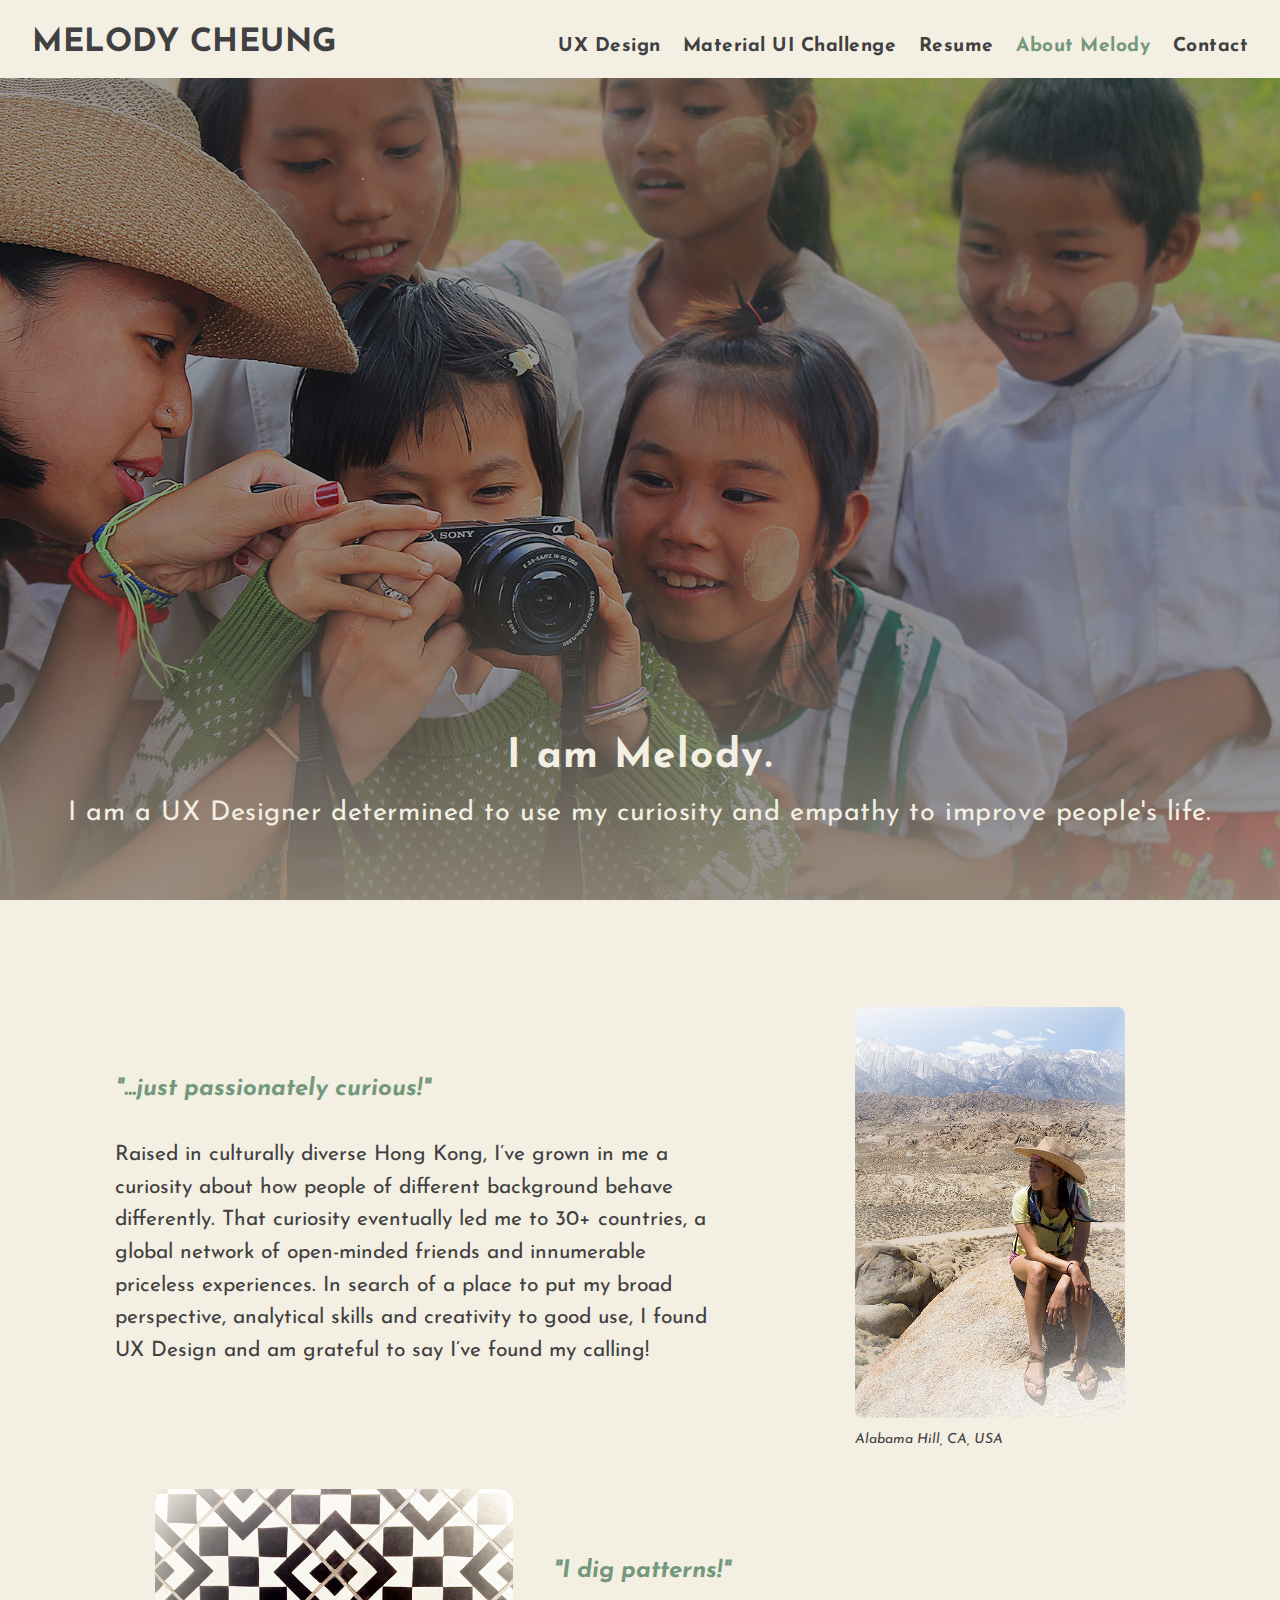
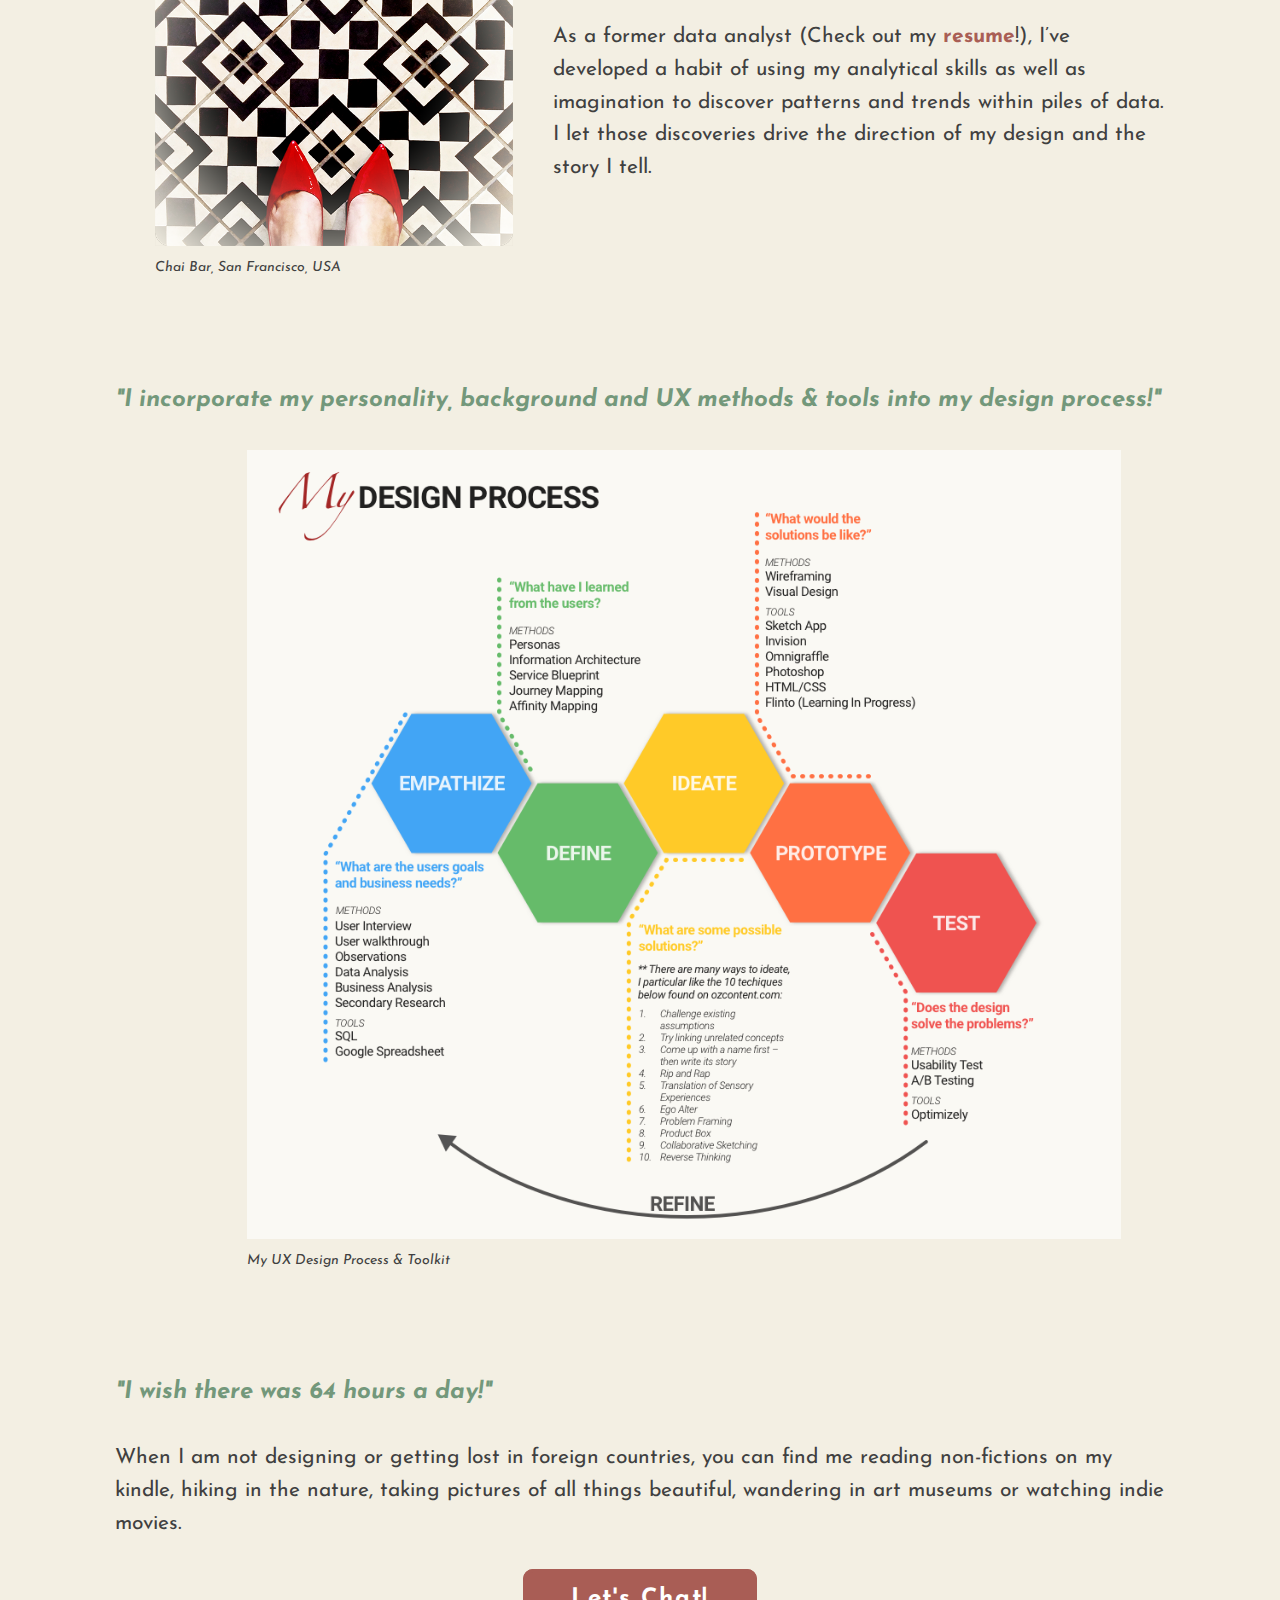
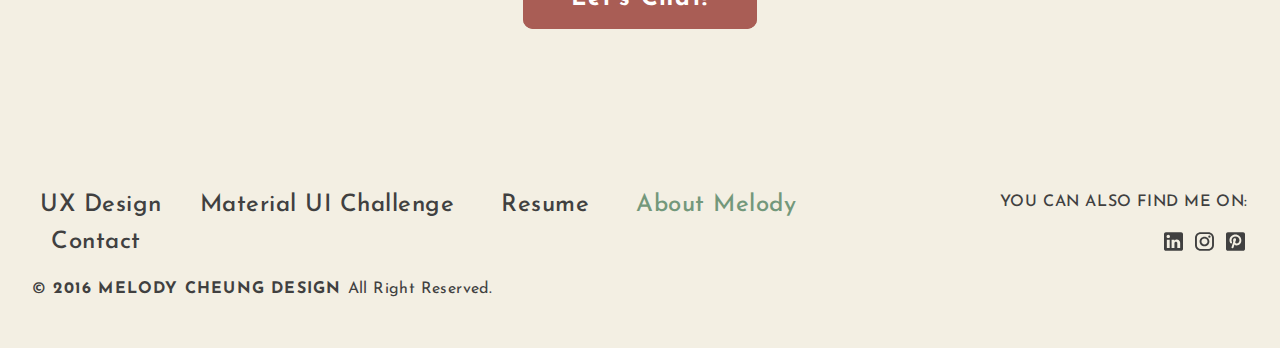
==== commit e74567ff: "name change" ====
--- a/aboutmelody.html
+++ b/aboutmelody.html
@@ -30,7 +30,7 @@
         <nav class="rk-navigation">
           <ul class="rk-menu ae-u-bold">
             <li class="rk-menu__item "><a href="index.html" class="rk-menu__link">UX Design</a></li>
-            <li class="rk-menu__item"><a href="MaterialDesign_Challenge.html" class="rk-menu__link">Material Design Challenge</a></li>
+            <li class="rk-menu__item"><a href="MaterialDesign_Challenge.html" class="rk-menu__link">Material UI Challenge</a></li>
             <li class="rk-menu__item"><a href="assets/MelodyCheung_Resume.pdf" target="_blank" class="rk-menu__link">Resume</a></li>
             <!-- <li class="rk-menu__item"><a href="photography.html" class="rk-menu__link">Photography</a></li> -->
             <li class="active rk-menu__item"><a href="aboutmelody.html" class="rk-menu__link">About Melody</a></li>
@@ -109,7 +109,7 @@
         <div class="ae-grid__item item-lg-8 au-xs-ta-center au-lg-ta-left">
           <ul class=" rk-footer-menu">
             <li class="rk-menu__item"><a href="index.html" class="rk-menu__link">UX Design</a>
-            <li class="rk-menu__item"><a href="MaterialDesign_Challenge.html" class="rk-menu__link">Material Design Challenge</a></li>
+            <li class="rk-menu__item"><a href="MaterialDesign_Challenge.html" class="rk-menu__link">Material UI Challenge</a></li>
             <li class="rk-menu__item"><a href="assets/MelodyCheung_Resume.pdf" target="_blank" class="rk-menu__link">Resume</a></li>
             <!-- <li class="rk-menu__item"><a href="photography.html" class="rk-menu__link">Photography</a></li> -->
             <li class="active rk-menu__item"><a href="aboutmelody.html" class="rk-menu__link">About Melody</a></li>
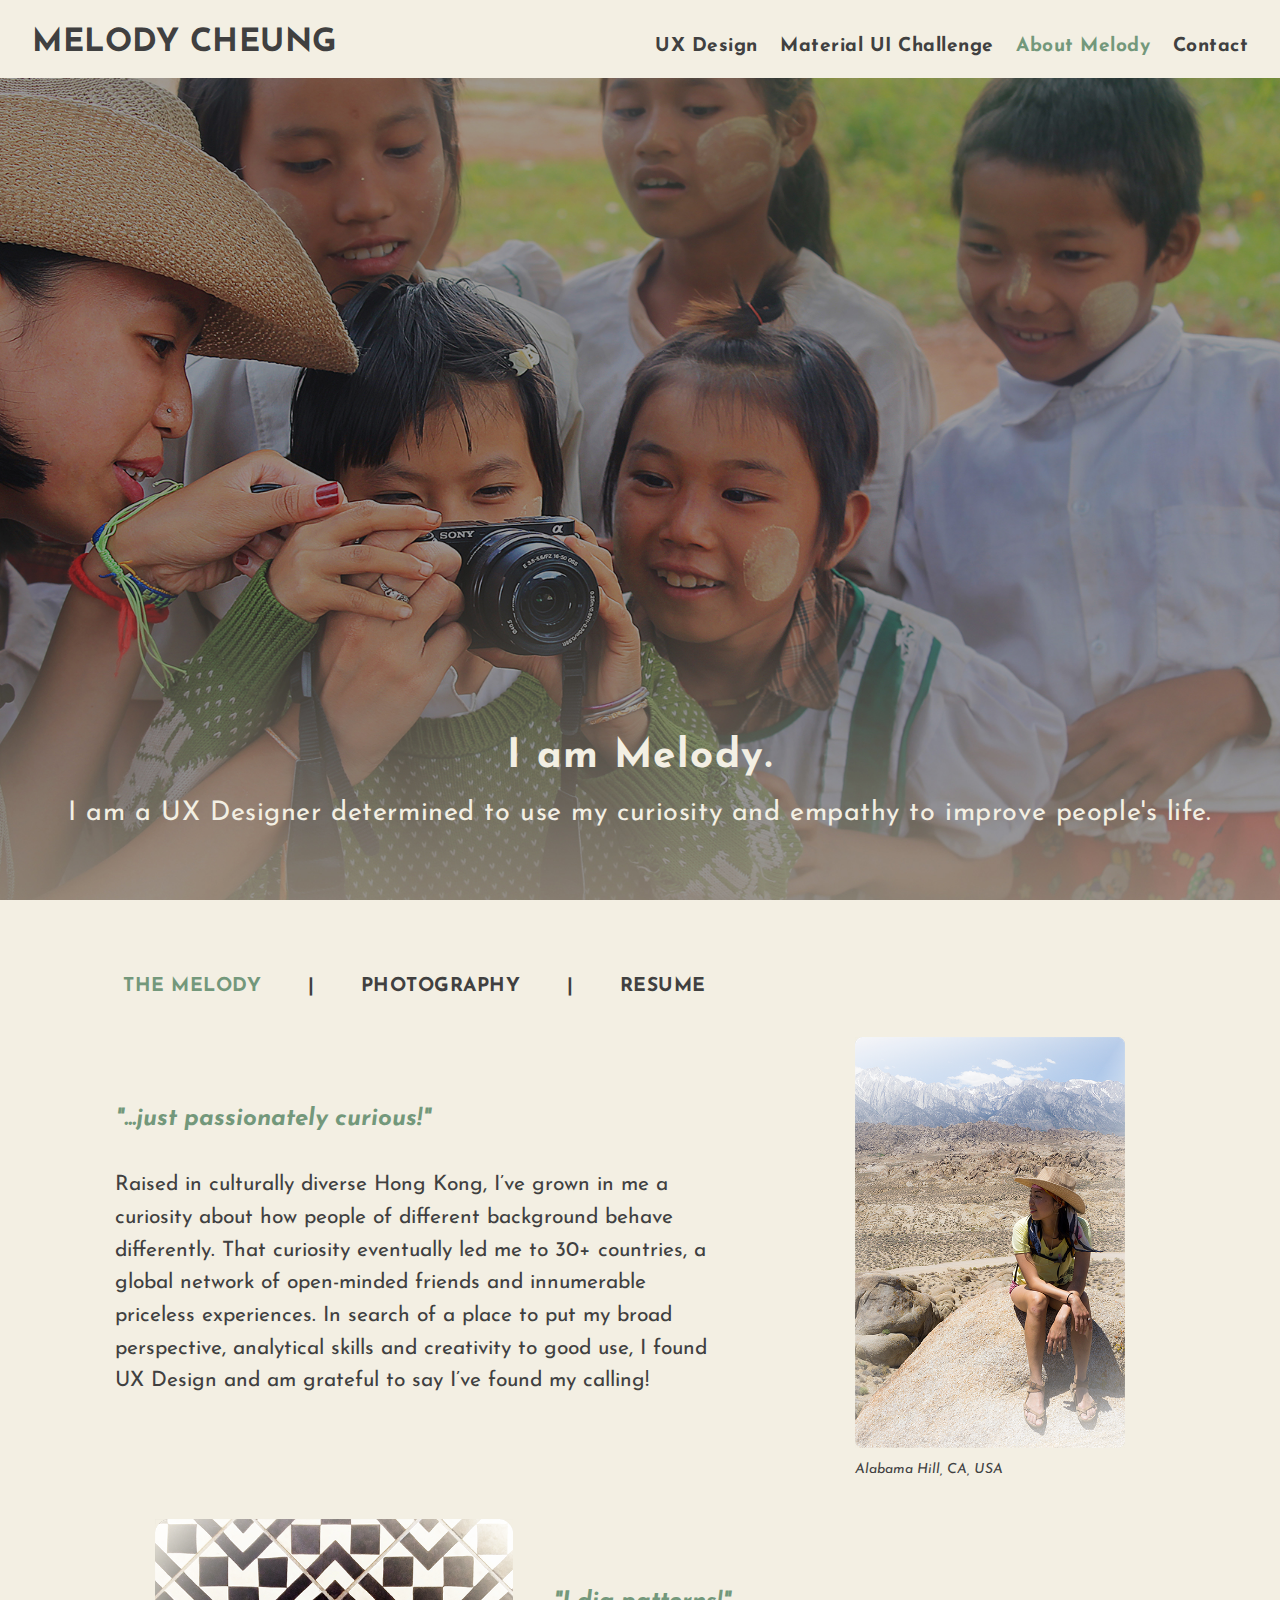
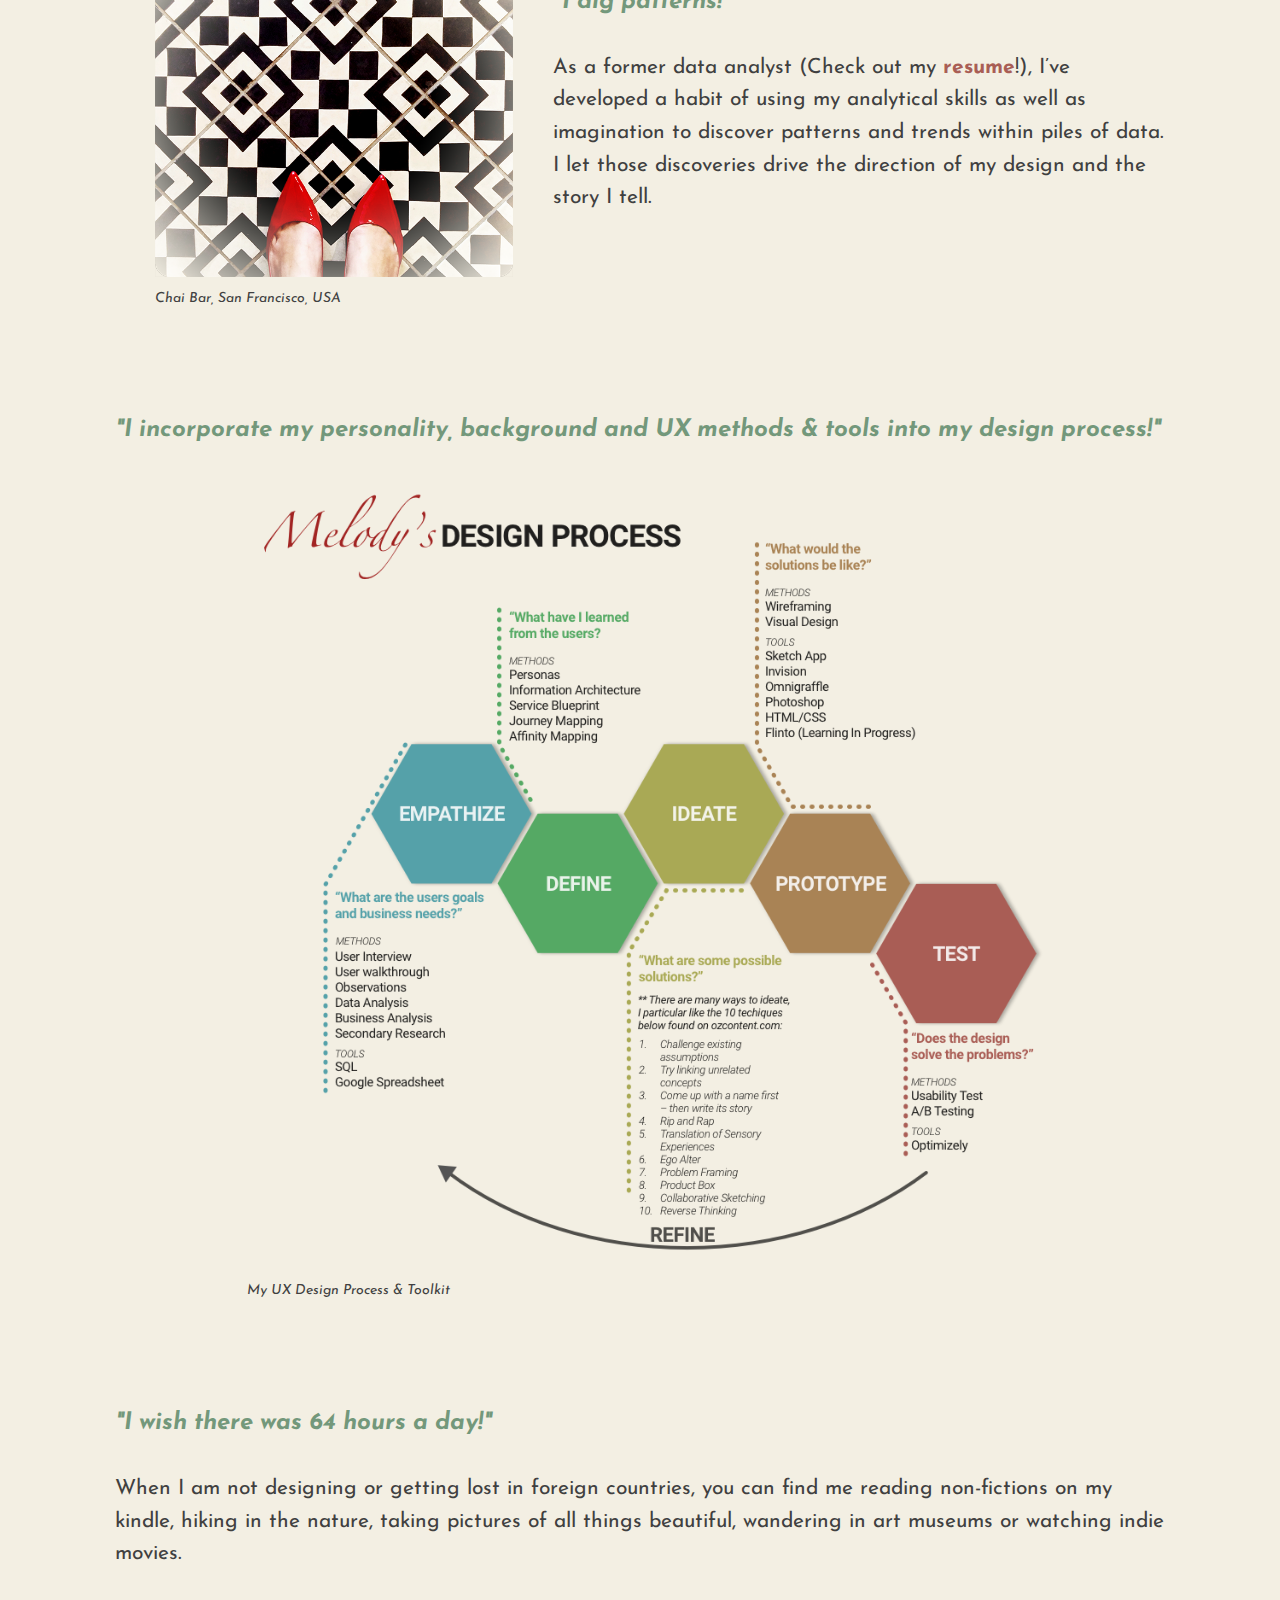
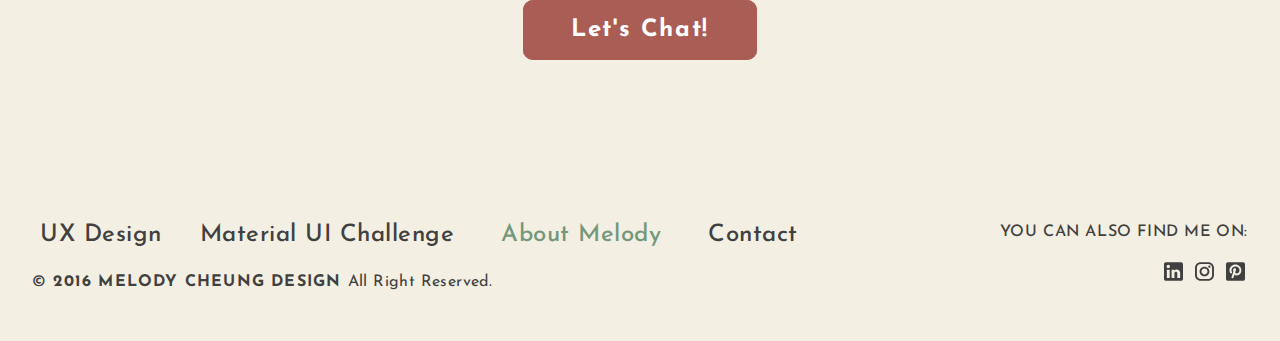
==== commit b58165cd: "revamp of navigation" ====
--- a/aboutmelody.html
+++ b/aboutmelody.html
@@ -31,7 +31,7 @@
           <ul class="rk-menu ae-u-bold">
             <li class="rk-menu__item "><a href="index.html" class="rk-menu__link">UX Design</a></li>
             <li class="rk-menu__item"><a href="MaterialDesign_Challenge.html" class="rk-menu__link">Material UI Challenge</a></li>
-            <li class="rk-menu__item"><a href="assets/MelodyCheung_Resume.pdf" target="_blank" class="rk-menu__link">Resume</a></li>
+            <!-- <li class="rk-menu__item"><a href="assets/MelodyCheung_Resume.pdf" target="_blank" class="rk-menu__link">Resume</a></li> -->
             <!-- <li class="rk-menu__item"><a href="photography.html" class="rk-menu__link">Photography</a></li> -->
             <li class="active rk-menu__item"><a href="aboutmelody.html" class="rk-menu__link">About Melody</a></li>
 
@@ -61,8 +61,27 @@
           </div>
         </div>
       </div> -->
-      <div class="ae-container-fluid ae-container-fluid--inner rk-portfolio--inner">
-        <div class="ae-grid ae-grid--collapse au-xs-ptp-1">
+
+
+      <div  id="TheMelody" class="ae-container-fluid ae-container-fluid--inner rk-portfolio--inner  rk-main">
+
+       <div class="au-xs-ta-center au-lg-ta-left">
+        <ul class="rk-menu rk-categories-menu">
+          <li class="active rk-menu__item"><a href="aboutmelody.html#TheMelody" class="rk-menu__link">THE MELODY</a>
+          </li>
+          <li class="rk-menu__item">|
+          </li>
+          <li class="rk-menu__item"><a href="photography.html#photo" class="rk-menu__link">PHOTOGRAPHY</a>
+          </li>
+          <li class="rk-menu__item">|
+          </li>
+          <li class="rk-menu__item"><a href="assets/MelodyCheung_Resume.pdf" class="rk-menu__link" target="_blank" >RESUME</a>
+          </li>
+        </ul>
+      </div>
+
+
+        <div  class="ae-grid ae-grid--collapse ">
           <div class="ae-grid__item item-lg-7 au-lg-ptp-1">
             <h4 class="ae-u-boldest au-italic title">"...just passionately curious!"</h4>
             <p class="ae-theta">Raised in culturally diverse Hong Kong, I’ve grown in me a curiosity about how people of different background behave differently. That curiosity eventually led me to 30+ countries, a global network of open-minded friends and innumerable priceless experiences. In search of a place to put my broad perspective, analytical skills and creativity to good use, I found UX Design and am grateful to say I’ve found my calling!</p>
@@ -83,7 +102,7 @@
        <div class="ae-grid ae-grid--collapse au-xs-ptp-1">
           <div class="ae-grid__item item-lg-12">
             <h4 class="ae-u-boldest au-italic title">"I incorporate my personality, background and UX methods & tools into my design process!"</h4>
-            <div class="ae-grid__item item-lg-12 item-lg--offset-1"><a href="assets/img/design_process.png"><figure><img src="assets/img/design_process.png" alt="Melody's Design Process"><figcaption>My UX Design Process & Toolkit</figcaption></figure></a></div>
+            <div id="design_process" class="ae-grid__item item-lg-12 item-lg--offset-1"><a href="assets/img/design_process.png"><figure><img src="assets/img/design_process.png" alt="Melody's Design Process"><figcaption>My UX Design Process & Toolkit</figcaption></figure></a></div>
             <div></div>
           </div>
         </div>
@@ -110,7 +129,7 @@
           <ul class=" rk-footer-menu">
             <li class="rk-menu__item"><a href="index.html" class="rk-menu__link">UX Design</a>
             <li class="rk-menu__item"><a href="MaterialDesign_Challenge.html" class="rk-menu__link">Material UI Challenge</a></li>
-            <li class="rk-menu__item"><a href="assets/MelodyCheung_Resume.pdf" target="_blank" class="rk-menu__link">Resume</a></li>
+            <!-- <li class="rk-menu__item"><a href="assets/MelodyCheung_Resume.pdf" target="_blank" class="rk-menu__link">Resume</a></li> -->
             <!-- <li class="rk-menu__item"><a href="photography.html" class="rk-menu__link">Photography</a></li> -->
             <li class="active rk-menu__item"><a href="aboutmelody.html" class="rk-menu__link">About Melody</a></li>
             <li class="rk-menu__item"><a href="contactmelody.html" class="rk-menu__link">Contact</a></li>
--- a/assets/css/aurora-pack.css
+++ b/assets/css/aurora-pack.css
@@ -2575,6 +2575,7 @@
   border-spacing: 0;
   max-width: 100%;
   width: 100%;
+  font-size: 1rem;
 }
 
 th {
@@ -2585,7 +2586,7 @@
 th,
 td {
   line-height: inherit;
-  padding: .25rem 1rem;
+  padding: .1rem .5rem;
 }
 
 td {
--- a/assets/css/aurora-theme-base.css
+++ b/assets/css/aurora-theme-base.css
@@ -142,7 +142,7 @@
   color:#f3efe3;
 }
 
-.lightcolor-text-inactive{
+./*lightcolor-text-inactive{
   color:rgba(243,239,227,0.3);
 }
 
@@ -154,4 +154,4 @@
 .lightcolor-text:hover {
    color:#f3efe3;
    text-decoration: underline;
-}+}*/--- a/assets/css/urku.css
+++ b/assets/css/urku.css
@@ -2419,8 +2419,9 @@
   color: #FFFFFF
 }
 
-
+/*
 .tg  {border-collapse:collapse;border-spacing:0; background-color:#a95e55;color:#FFFFFF;}
 .tg td{font-family: 'Josefin Sans', Helvetica, Arial, sans-serif;font-size:0.6rem;padding:5px 5px;border-style:solid;border-width:2px;overflow:hidden;border-color:none;word-break:normal;background-color:#a95e55;color:#FFFFFF;}
 .tg th{font-family: 'Josefin Sans', Helvetica, Arial, sans-serif;font-size:0,6rem;font-weight:normal;padding:5px 5px;border-style:solid;border-width:2px;border-color:none;overflow:hidden;word-break:normal;background-color:#a95e55;color:#FFFFFF;}
-.tg .tg-p5tw{background-color:#a95e55;color:#FFFFFF;vertical-align:top}+.tg .tg-p5tw{background-color:#a95e55;color:#FFFFFF;vertical-align:top}*/
+
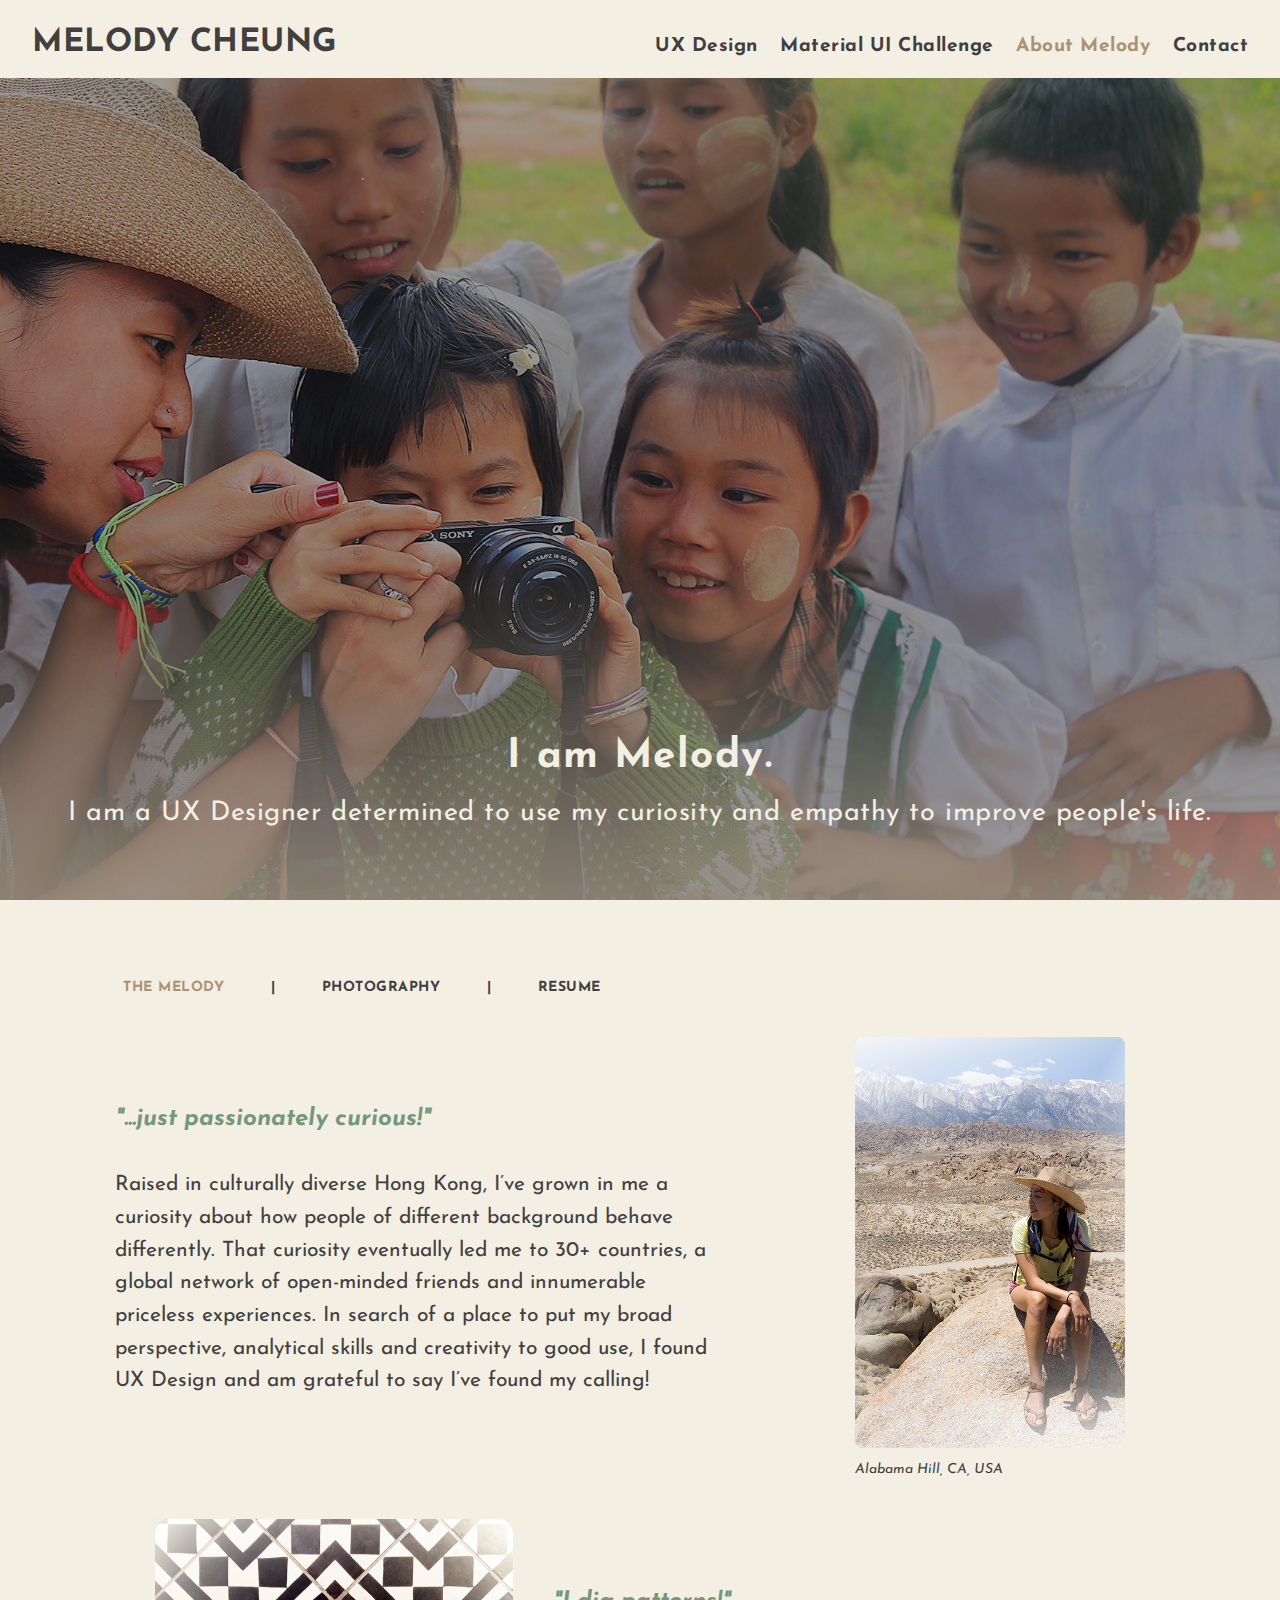
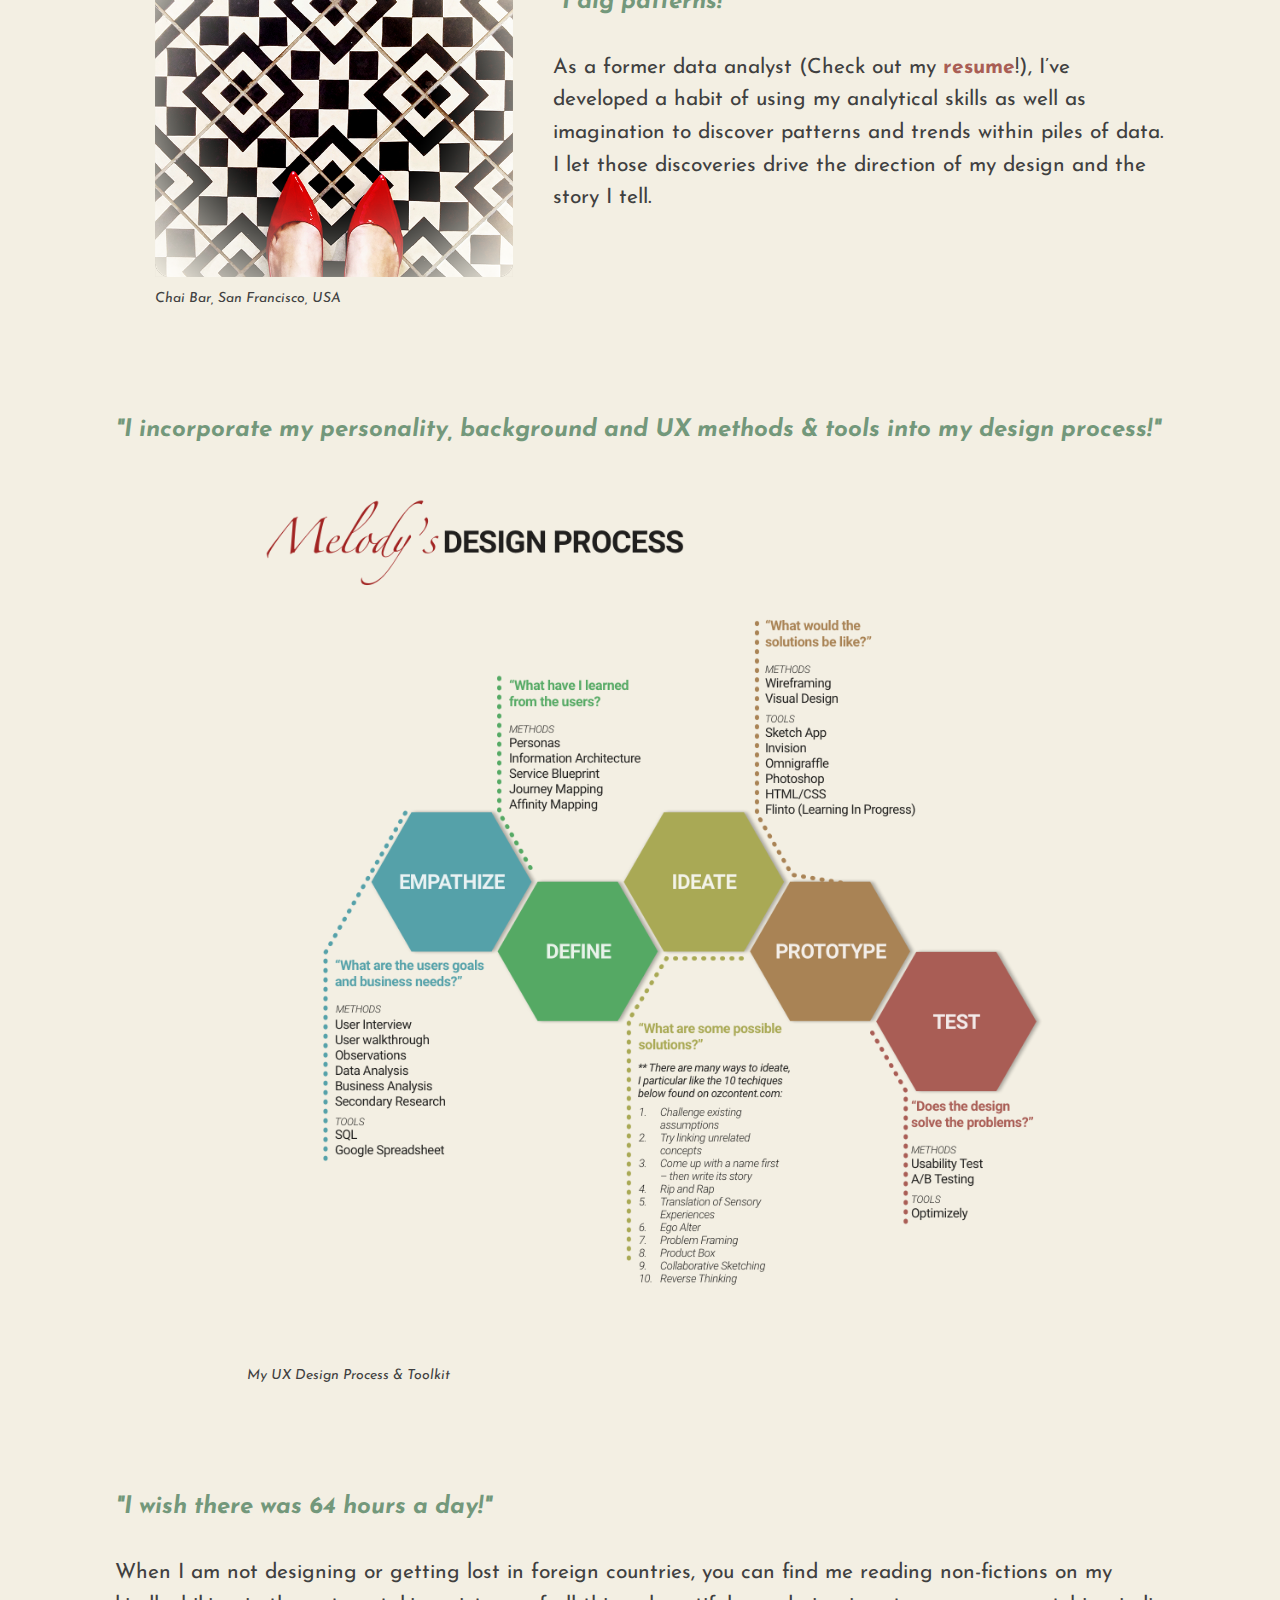
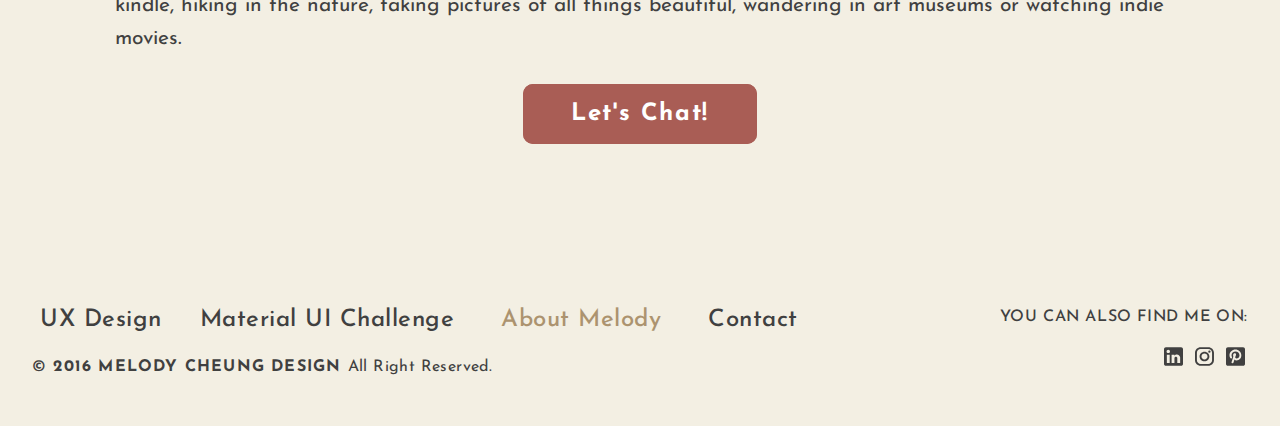
==== commit f8fc1c88: "color changes" ====
--- a/aboutmelody.html
+++ b/aboutmelody.html
@@ -65,17 +65,17 @@
 
       <div  id="TheMelody" class="ae-container-fluid ae-container-fluid--inner rk-portfolio--inner  rk-main">
 
-       <div class="au-xs-ta-center au-lg-ta-left">
+       <div class="au-xs-ta-center  au-lg-ta-left">
         <ul class="rk-menu rk-categories-menu">
-          <li class="active rk-menu__item"><a href="aboutmelody.html#TheMelody" class="rk-menu__link">THE MELODY</a>
+          <li class="active rk-menu__item ae-lambda"><a href="aboutmelody.html#TheMelody" class="rk-menu__link">THE MELODY</a>
           </li>
-          <li class="rk-menu__item">|
+          <li class="rk-menu__item ae-lambda">|
           </li>
-          <li class="rk-menu__item"><a href="photography.html#photo" class="rk-menu__link">PHOTOGRAPHY</a>
+          <li class="rk-menu__item ae-lambda"><a href="photography.html#photo" class="rk-menu__link">PHOTOGRAPHY</a>
           </li>
-          <li class="rk-menu__item">|
+          <li class="rk-menu__item ae-lambda">|
           </li>
-          <li class="rk-menu__item"><a href="assets/MelodyCheung_Resume.pdf" class="rk-menu__link" target="_blank" >RESUME</a>
+          <li class="rk-menu__item ae-lambda"><a href="assets/MelodyCheung_Resume.pdf" class="rk-menu__link" target="_blank" >RESUME</a>
           </li>
         </ul>
       </div>
--- a/assets/css/aurora-pack.css
+++ b/assets/css/aurora-pack.css
@@ -2418,7 +2418,7 @@
 }
 a:hover {
   text-decoration: underline;
-  color: #627862;
+  color: #d9c388;
 }
 
 em {
--- a/assets/css/aurora-theme-base.css
+++ b/assets/css/aurora-theme-base.css
@@ -47,7 +47,7 @@
 }
 a:hover,
 button:hover {
-  color: #627862;
+  color: #d9c388;
 }
 a:not(.au-underline),
 button:not(.au-underline) {
--- a/assets/css/urku.css
+++ b/assets/css/urku.css
@@ -211,7 +211,7 @@
 }
 .rk-mobile-menu:checked + label,
 .rk-mobile-menu + label:hover {
-  color: #627862;
+  color: #d9c388;
 }
 .rk-mobile-menu:checked + label svg:nth-of-type(1) {
   -webkit-transform: rotate(45deg);
@@ -326,7 +326,7 @@
   position: absolute;
 }
 .rk-layout-ctrl:hover {
-  color: #627862;
+  color: #d9c388;
 }
 .rk-layout-ctrl svg {
   height: 100%;
@@ -349,7 +349,7 @@
 }
 .layout-ctrl-input:checked + .rk-layout-ctrl-cont label {
   display: none;
-  color: #627862;
+  color: #d9c388;
 }
 @media (min-width: 1024px) {
   .layout-ctrl-input:checked + .rk-layout-ctrl-cont label {
@@ -358,7 +358,7 @@
 }
 
 .rk-layout-ctrl-mobile {
-  color: #627862;
+  color: #d9c388;
   height: 19px;
   position: absolute;
   right: 40px;
@@ -1987,7 +1987,7 @@
   padding-right: 0;
 }
 .rk-menu__item.active {
-  color: #73987b;
+  color: #ac936f;
 }
 .rk-menu__link {
   padding-top:0;
@@ -2026,7 +2026,7 @@
   max-width: 101rem;
 }
 .rk-menu__item:hover > .rk-menu__sub {
-  color: #627862;
+  color: #d9c388;
   opacity: 1;
   -webkit-transform: translateY(0);
       -ms-transform: translateY(0);
@@ -2394,7 +2394,7 @@
 .w3-btn:hover,.w3-btn-block:hover,.w3-btn-floating:hover,.w3-btn-floating-large:hover{box-shadow:0 8px 16px 0 rgba(0,0,0,0.2),0 6px 20px 0 rgba(0,0,0,0.19)}
 .w3-btn-block{width:100%}
 .w3-btn,.w3-btn-floating,.w3-btn-floating-large,.w3-closenav,.w3-opennav{-webkit-touch-callout:none;-webkit-user-select:none;-khtml-user-select:none;-moz-user-select:none;-ms-user-select:none;user-select:none}
-.w3-btn-floating,.w3-btn-floating-large{display:inline-block;text-align:center;color:#fff;background-color:#627862;position:relative;overflow:hidden;z-index:1;padding:0;border-radius:50%;cursor:pointer;font-size:24px}
+.w3-btn-floating,.w3-btn-floating-large{display:inline-block;text-align:center;color:#fff;background-color:#d9c388;position:relative;overflow:hidden;z-index:1;padding:0;border-radius:50%;cursor:pointer;font-size:24px}
 .w3-btn-floating{width:40px;height:40px;line-height:40px}
 .w3-btn-floating-large{width:56px;height:56px;line-height:56px}
 
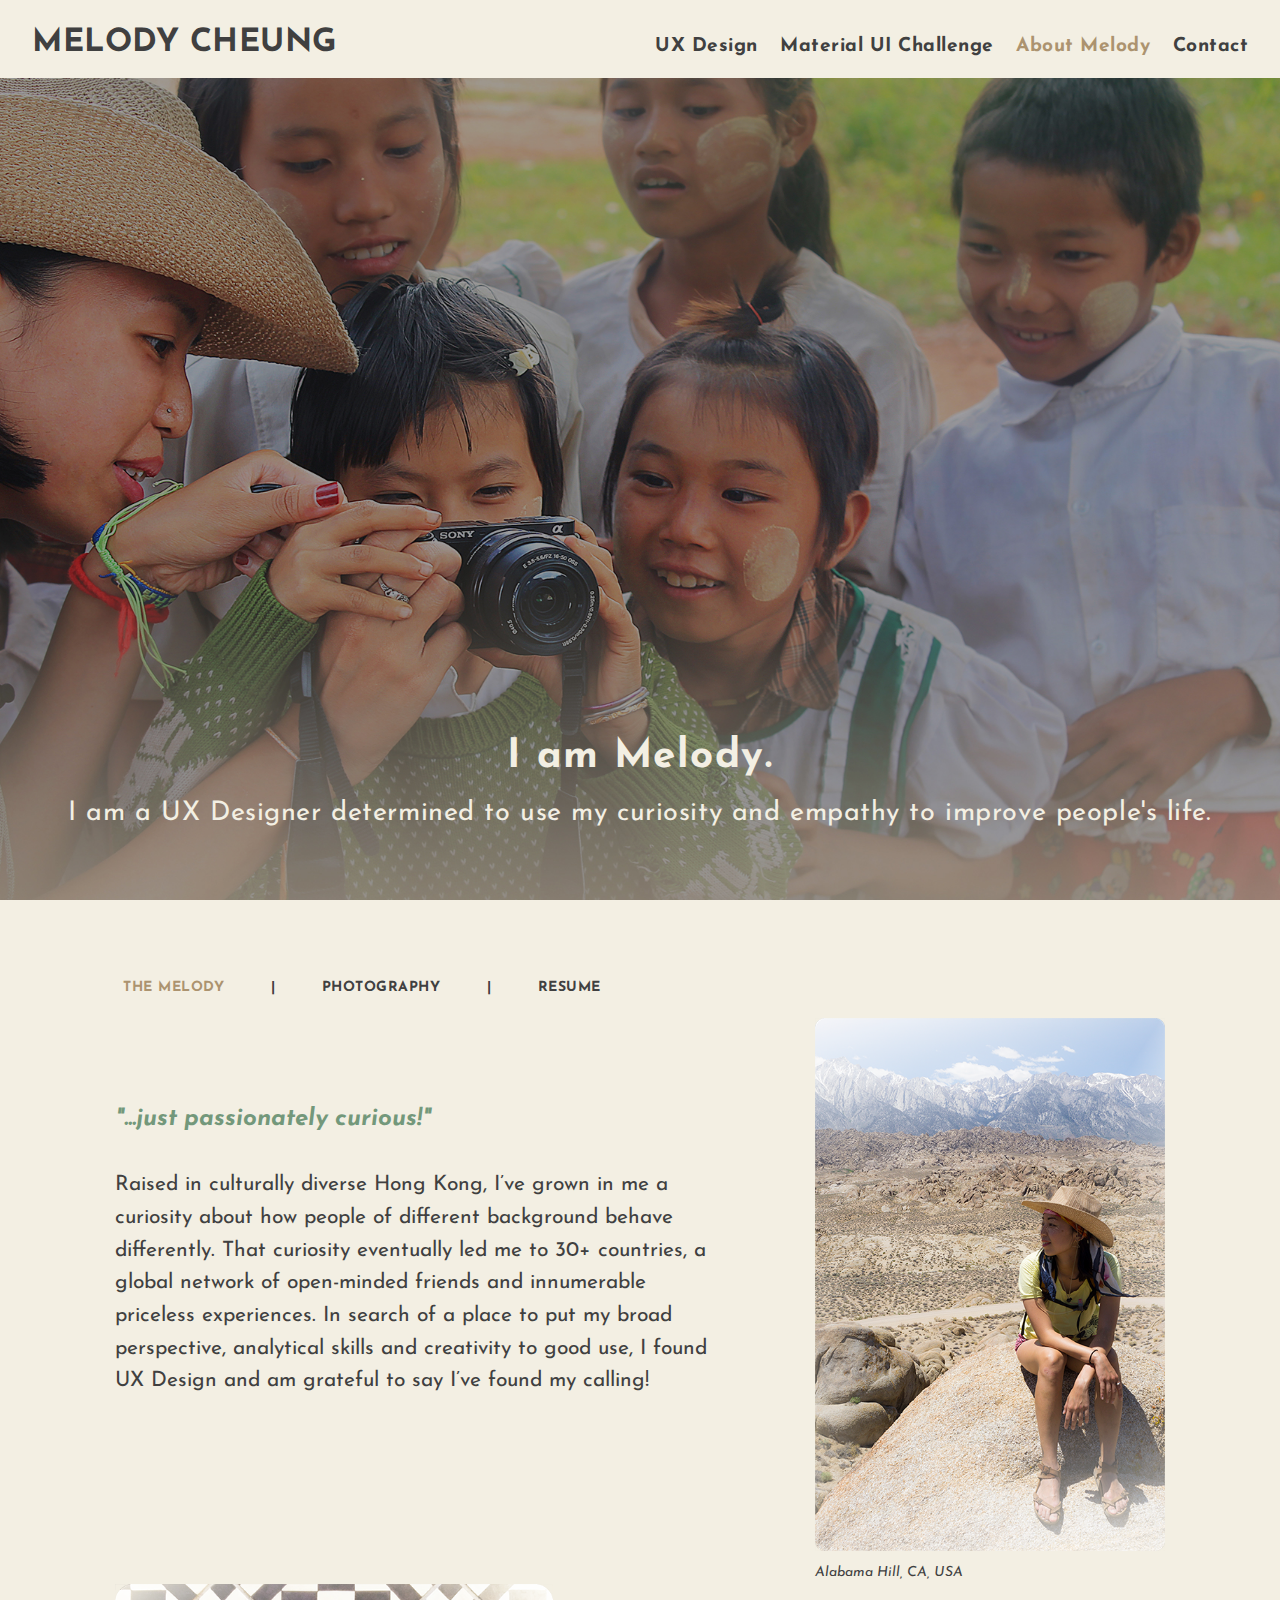
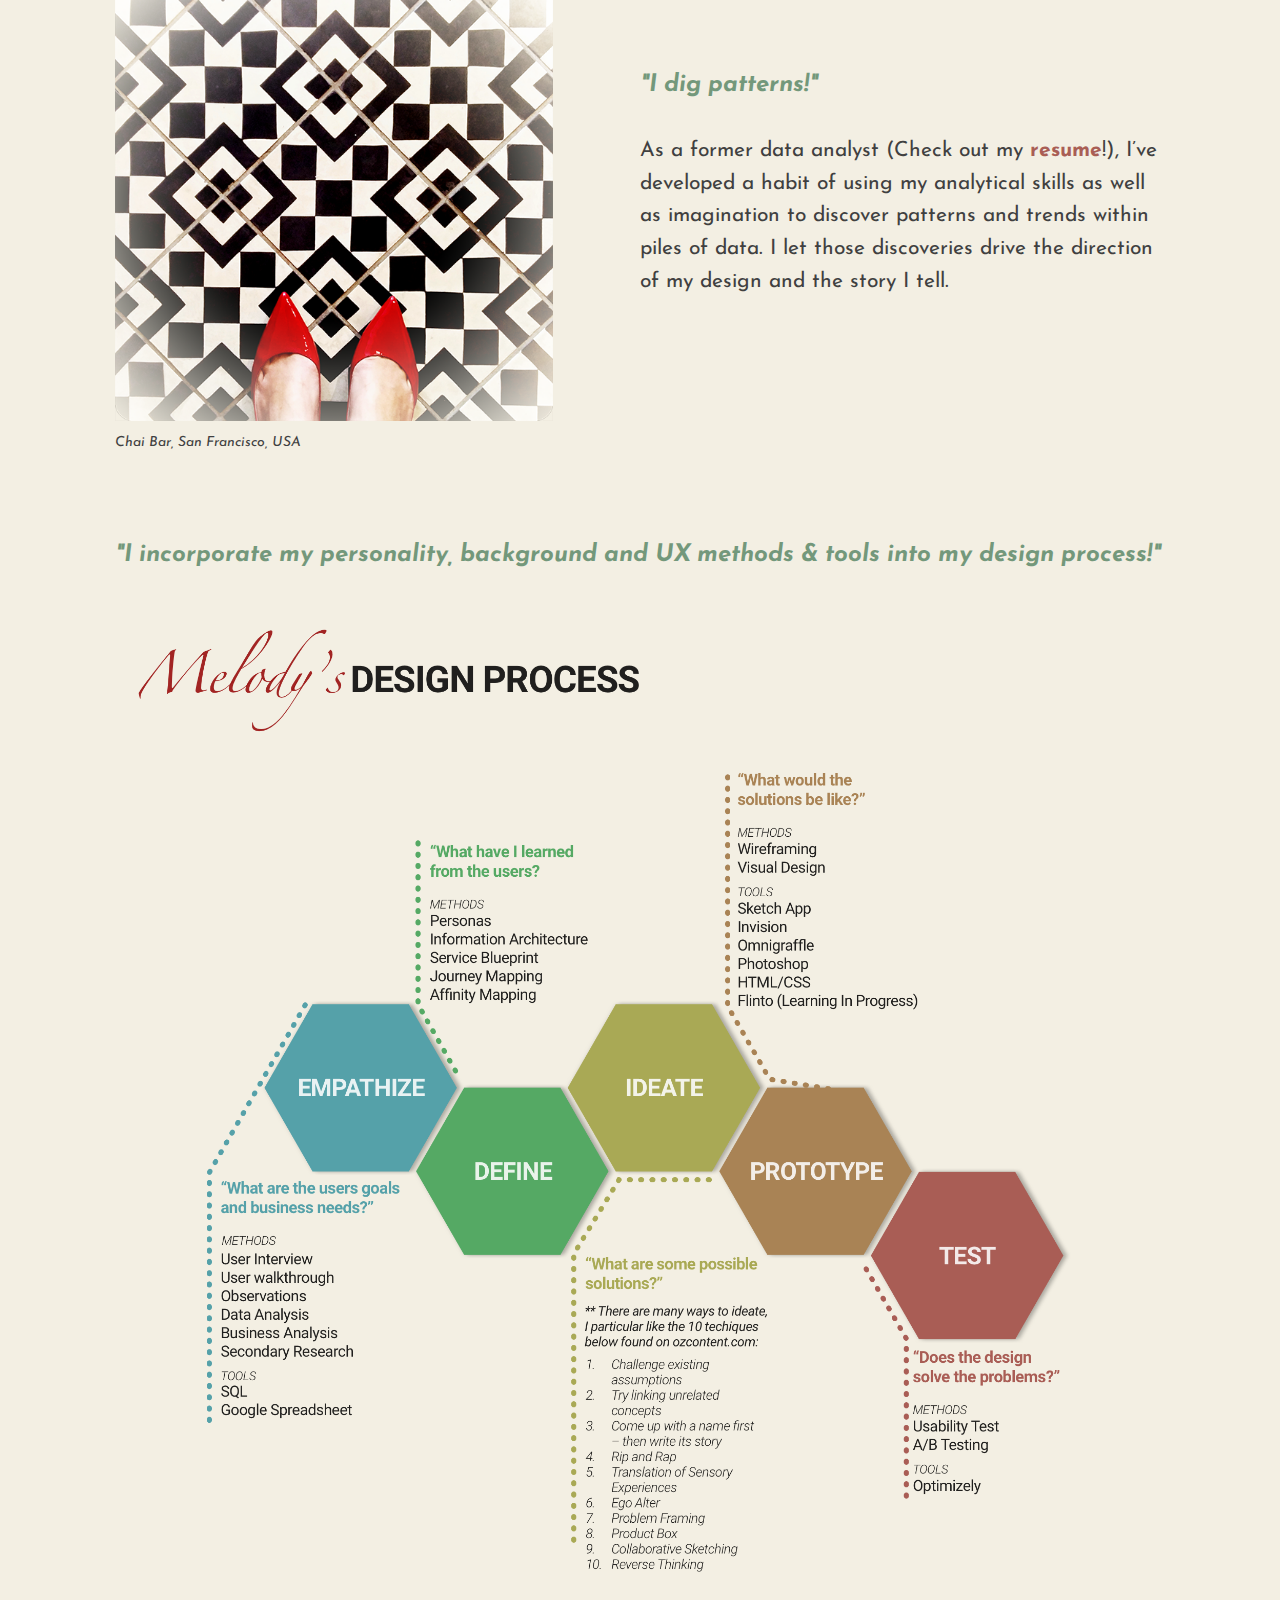
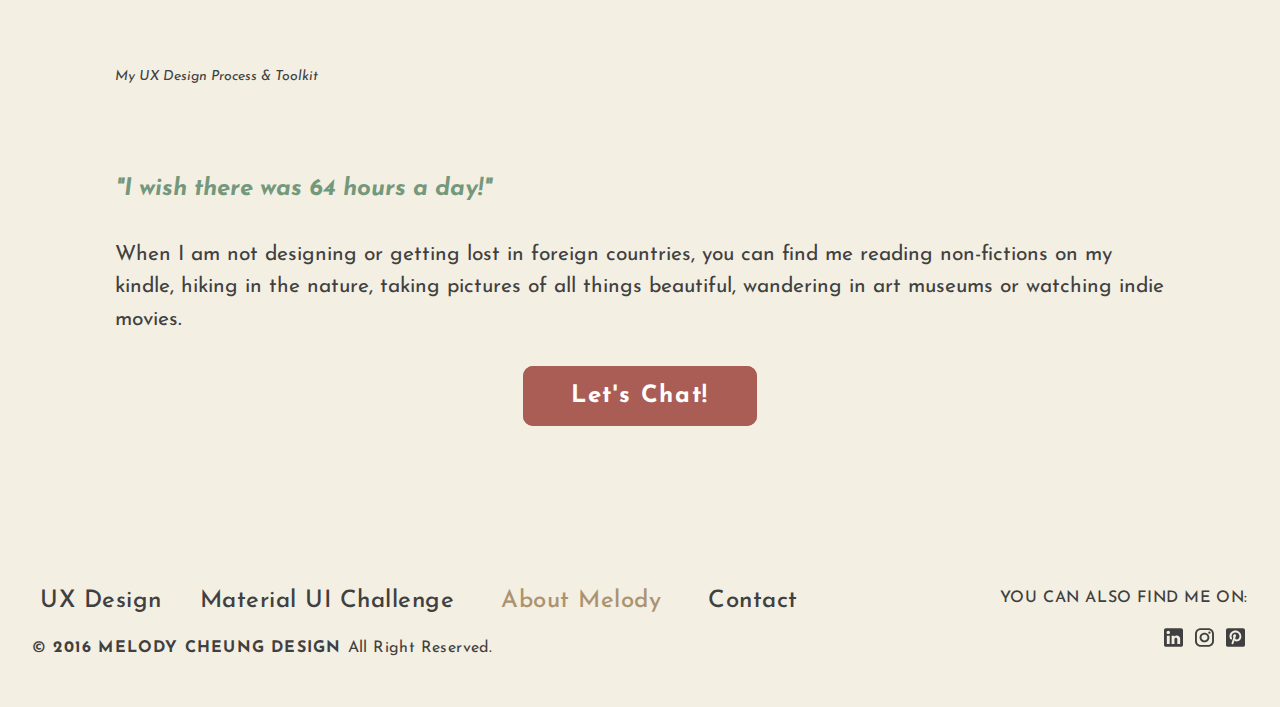
==== commit 07778f1f: "." ====
--- a/aboutmelody.html
+++ b/aboutmelody.html
@@ -87,12 +87,12 @@
             <p class="ae-theta">Raised in culturally diverse Hong Kong, I’ve grown in me a curiosity about how people of different background behave differently. That curiosity eventually led me to 30+ countries, a global network of open-minded friends and innumerable priceless experiences. In search of a place to put my broad perspective, analytical skills and creativity to good use, I found UX Design and am grateful to say I’ve found my calling!</p>
             <!-- <p>As a former data analyst (Check out my <a href="aboutmelody.html" class="active ae-u-bolder">resume</a>!), I’ve developed a habit of using my analytical skills as well as imagination to discover patterns and trends within piles of data. I let those discoveries drive the direction of my design and the story I tell.</p> -->
           </div>
-          <div class="ae-grid__item item-lg-4 item-lg--offset-1"><figure><img src="assets/img/melody_alabamahill.png" alt="Melody in Alabama Hill"><figcaption>Alabama Hill, CA, USA</figcaption></figure></div>
+          <div class="ae-grid__item item-lg-4 item-lg--offset-1"><img src="assets/img/melody_alabamahill.png" alt="Melody in Alabama Hill"><figcaption>Alabama Hill, CA, USA</figcaption></div>
         </div>
 
         <div class="ae-grid ae-grid--collapse">
-          <div class="ae-grid__item item-lg-5"><figure><img src="assets/img/FindPatterns.png" alt="Find Patterns"><figcaption>Chai Bar, San Francisco, USA</figcaption></figure></div>
-          <div class="ae-grid__item item-lg-7 au-lg-ptp-1">
+          <div class="ae-grid__item item-lg-5"><img src="assets/img/FindPatterns.png" alt="Find Patterns"><figcaption>Chai Bar, San Francisco, USA</figcaption></div>
+          <div class="ae-grid__item item-lg-6  item-lg--offset-1 au-lg-ptp-1">
             <h4 class="ae-u-boldest au-italic title">"I dig patterns!"</h4>
             <p class="ae-theta">As a former data analyst (Check out my <a href="assets/Resume_MelodyCheung_2x.pdf" target="_blank" " class="ae-u-boldest highlight-text">resume</a>!), I’ve developed a habit of using my analytical skills as well as imagination to discover patterns and trends within piles of data. I let those discoveries drive the direction of my design and the story I tell.</p>
           </div>
@@ -100,9 +100,9 @@
 
 
        <div class="ae-grid ae-grid--collapse au-xs-ptp-1">
-          <div class="ae-grid__item item-lg-12">
+          <div class="ae-grid__item item-lg--auto">
             <h4 class="ae-u-boldest au-italic title">"I incorporate my personality, background and UX methods & tools into my design process!"</h4>
-            <div id="design_process" class="ae-grid__item item-lg-12 item-lg--offset-1"><a href="assets/img/design_process.png"><figure><img src="assets/img/design_process.png" alt="Melody's Design Process"><figcaption>My UX Design Process & Toolkit</figcaption></figure></a></div>
+            <div id="design_process" class="ae-grid__item"><a href="assets/img/design_process.png"><img src="assets/img/design_process.png" alt="Melody's Design Process"><figcaption>My UX Design Process & Toolkit</figcaption></a></div>
             <div></div>
           </div>
         </div>
@@ -117,7 +117,7 @@
 
 
 
-      <div class="buttonholder"><a href="contactmelody.html" class="myButton">Let's Chat!</a></div>
+      <div class="buttonholder  au-xs-ptp-1"><a href="contactmelody.html" class="myButton">Let's Chat!</a></div>
 
 
     </section>
--- a/assets/css/aurora-pack.css
+++ b/assets/css/aurora-pack.css
@@ -65,7 +65,7 @@
     width: 95vw;
   }
   .ae-container-fluid--inner {
-    max-width: 68.88889em;
+    max-width: 68.88889em;  /*Original 68.88889em*/
     width: 82vw;
   }
 }
@@ -100,8 +100,8 @@
       -ms-flex: 0 0 100%;
           flex: 0 0 100%;
   min-height: 1px;
-  padding-left: .25rem;
-  padding-right: .25rem;
+/*  padding-left: .25rem;
+  padding-right: .25rem;*/
   position: relative;
 }
 
--- a/assets/css/urku.css
+++ b/assets/css/urku.css
@@ -8,6 +8,10 @@
 @charset "UTF-8";
 body {
   margin: 0;
+}
+
+.item-push-2{
+  padding-left:2.2rem;
 }
 
 .rk-container {
@@ -2194,8 +2198,15 @@
 }
 
 .item-nextdoor {
-  background-image: url("../img/nextdoor_coverphoto.jpg");
-
+  background-image: url("../img/nextdoor_coverphoto.png");
+
+}
+
+@media (max-width: 40em) {
+  .item-nextdoor {
+  background-image: url("../img/nextdoor_coverphoto_sq.png");
+
+}
 }
 
 .item-material {
@@ -2210,6 +2221,37 @@
   }
 }
 
+.full_width_cover {
+    background-size: 100% auto;
+    background-repeat: no-repeat;
+}
+
+@media (max-width: 40em) {
+  .xs-title {
+    font-size: 1rem;
+    margin-bottom: 15rem;
+  }
+}
+
+@media (max-width: 40em) {
+  .s-title {
+    font-size: 1.2rem;
+  }
+}
+
+@media (min-width: 75em) {
+  .xs-title {
+    font-size: 1.2rem;
+    margin-bottom: 10rem;
+  }
+}
+
+@media (min-width: 75em) {
+  .s-title {
+    font-size: 1.4rem;
+  }
+}
+
 @media (min-width: 40em) {
   #layout-grid:checked ~ .rk-portfolio .item-nextdoor .item-material {
     background-position: center left;
@@ -2218,9 +2260,17 @@
 }
 
 .item-outsoul {
-  background-image: url("../img/Outsoul_CoverPhoto.jpg");
-
-}
+  background-image: url("../img/Outsoul_CoverPhoto.png");
+
+}
+
+@media(max-width: 40em){
+.item-outsoul {
+  background-image: url("../img/Outsoul_CoverPhoto_sq.png");
+
+}
+}
+
 @media (min-width: 40em) {
   #layout-grid:checked ~ .rk-portfolio .item-outsoul {
     background-position: center left;
@@ -2330,6 +2380,19 @@
 .Nextdoor_hero {
   background-image: url("../img/nextdoor_casestudy_hero.png");
 }
+
+@media (max-width: 75em) {
+  .Nextdoor_hero {
+  background-image: url("../img/nextdoor_casestudy_hero_sm.png");
+}
+}
+
+@media (max-width: 40em) {
+  .Nextdoor_hero {
+  background-image: url("../img/nextdoor_casestudy_hero_xs.png");
+}
+}
+
 a.pointer:hover{
   cursor: pointer;
   cursor: hand;
@@ -2350,6 +2413,17 @@
   background-image: url("../img/outsoul_hero.png");
 }
 
+@media (max-width: 75em) {
+.outsoul_hero {
+  background-image: url("../img/outsoul_hero_sm.png");
+}
+}
+
+@media (max-width: 40em) {
+.outsoul_hero {
+  background-image: url("../img/outsoul_hero_xs.png");
+}
+}
 
 .slideshow-ratio{
   max-height: 600px; max-width:1240px; margin:0 auto;
@@ -2419,6 +2493,12 @@
   color: #FFFFFF
 }
 
+
+
+.item-push-2{
+  padding-left:2rem;
+}
+
 /*
 .tg  {border-collapse:collapse;border-spacing:0; background-color:#a95e55;color:#FFFFFF;}
 .tg td{font-family: 'Josefin Sans', Helvetica, Arial, sans-serif;font-size:0.6rem;padding:5px 5px;border-style:solid;border-width:2px;overflow:hidden;border-color:none;word-break:normal;background-color:#a95e55;color:#FFFFFF;}
